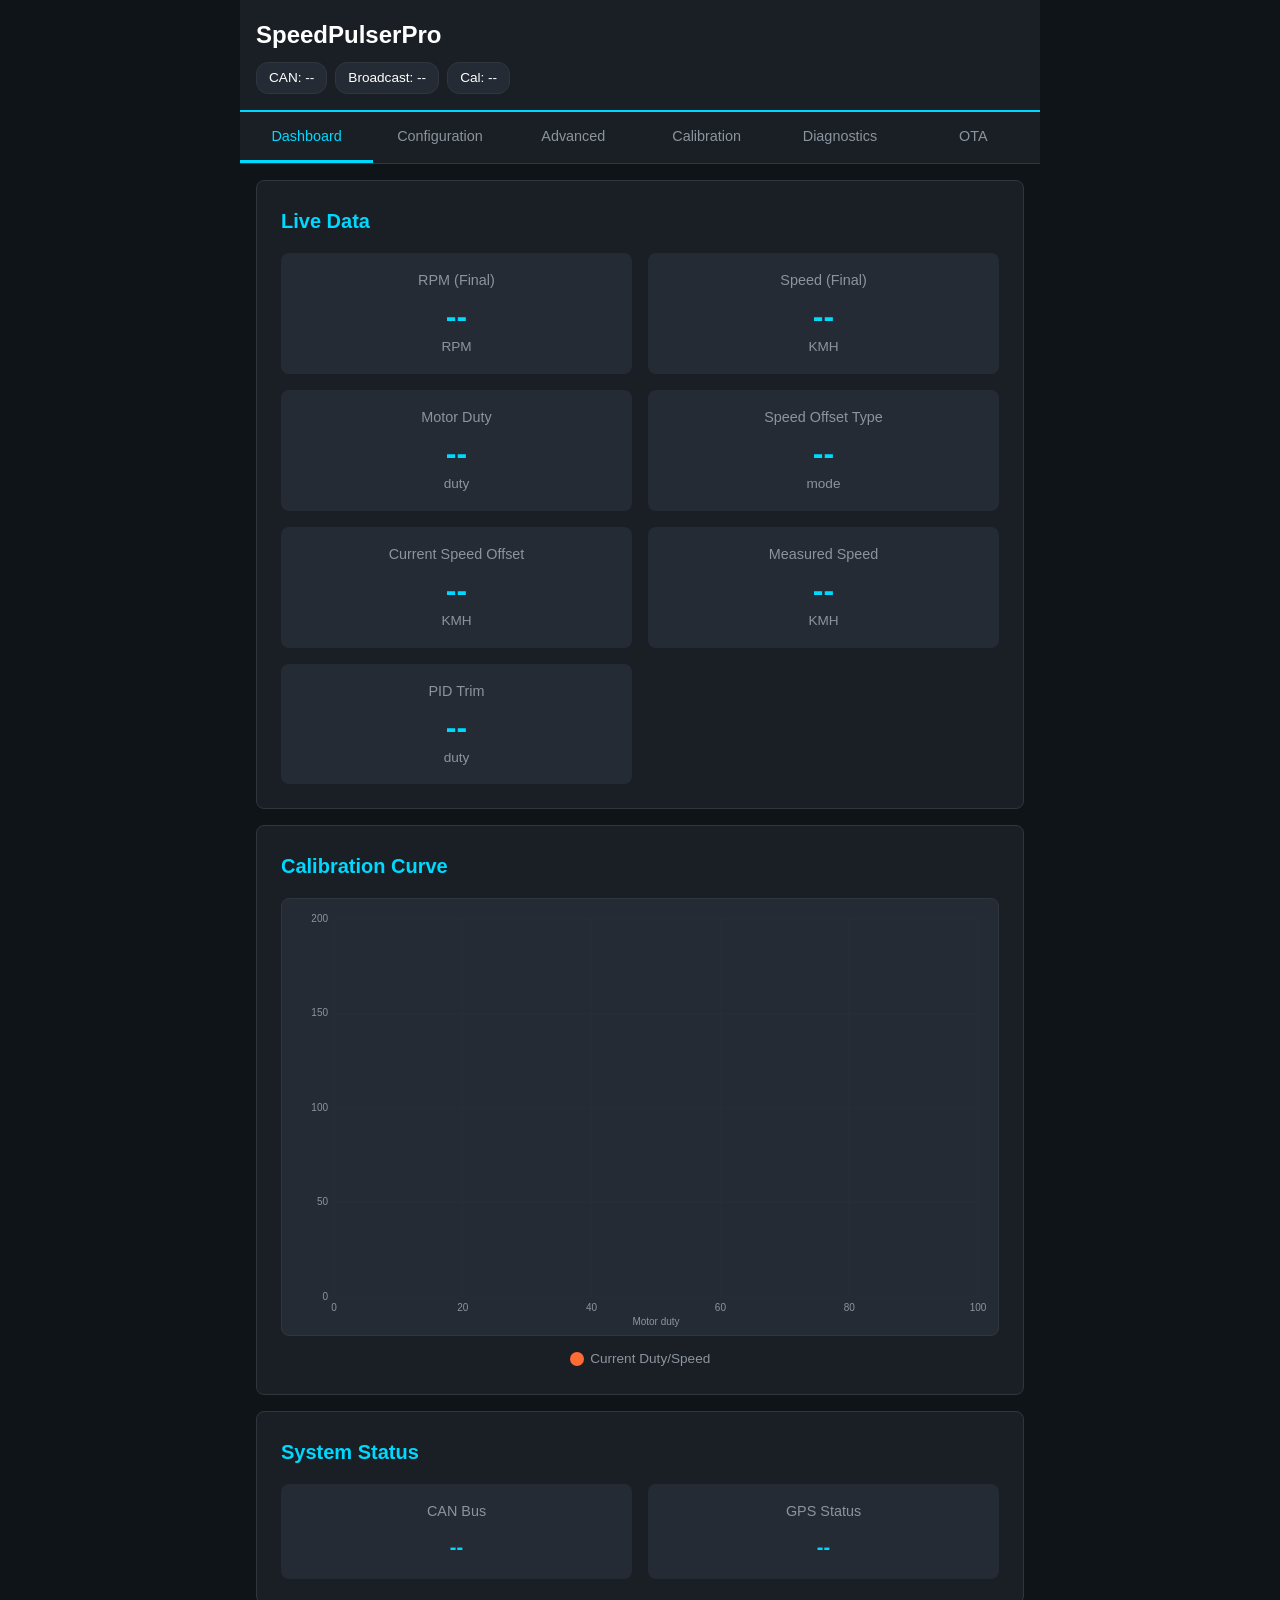
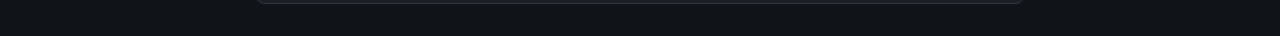
==== PlatformIO/data/index.html @ 5cd126bd "V3.04" ====
<!DOCTYPE html>
<html lang="en">

<head>
    <meta charset="UTF-8">
    <meta name="viewport" content="width=device-width, initial-scale=1.0, maximum-scale=1.0, user-scalable=no">
    <meta http-equiv="Cache-Control" content="no-cache, no-store, must-revalidate">
    <meta http-equiv="Pragma" content="no-cache">
    <meta http-equiv="Expires" content="0">

    <title>SpeedPulserPro</title>
    <link rel="stylesheet" href="style.css?v=2.50">
</head>

<body>
    <div class="container">
        <header>
            <h1>SpeedPulserPro</h1>
            <div class="status-bar">
                <span class="status-badge" id="canStatus">CAN: --</span>
                <span class="status-badge" id="broadcastStatus">Broadcast: --</span>
                <span class="status-badge" id="calibrationStatus">Cal: --</span>
            </div>
        </header>

        <nav class="nav-tabs">
            <button class="nav-tab active" data-page="dashboard">Dashboard</button>
            <button class="nav-tab" data-page="configuration">Configuration</button>
            <button class="nav-tab" data-page="advanced">Advanced</button>
            <button class="nav-tab" data-page="calibration">Calibration</button>
            <button class="nav-tab" data-page="diag">Diagnostics</button>
            <button class="nav-tab" data-page="ota">OTA</button>
        </nav>

        <div class="page active" id="dashboard-page">
            <section class="card">
                <h2>Live Data</h2>
                <div class="gauge-grid">
                    <div class="gauge">
                        <div class="gauge-label">RPM (Final)</div>
                        <div class="gauge-value" id="rpm">--</div>
                        <div class="gauge-unit">RPM</div>
                    </div>
                    <div class="gauge">
                        <div class="gauge-label" id="incomingSpeedLabel">Speed (Final)</div>
                        <div class="gauge-value" id="speed">--</div>
                        <div class="gauge-unit" id="speedUnit">KMH</div>
                    </div>
                    <div class="gauge">
                        <div class="gauge-label" id="motorDutyLabel">Motor Duty</div>
                        <div class="gauge-value" id="motorDuty">--</div>
                        <div class="gauge-unit">duty</div>
                    </div>
                    <div class="gauge">
                        <div class="gauge-label">Speed Offset Type</div>
                        <div class="gauge-value" id="speedOffsetType">--</div>
                        <div class="gauge-unit">mode</div>
                    </div>
                    <div class="gauge">
                        <div class="gauge-label">Current Speed Offset</div>
                        <div class="gauge-value" id="currentSpeedOffset">--</div>
                        <div class="gauge-unit" id="speedOffsetUnit">KMH</div>
                    </div>
                    <div class="gauge">
                        <div class="gauge-label">Measured Speed</div>
                        <div class="gauge-value" id="measuredSpeed">--</div>
                        <div class="gauge-unit" id="measuredSpeedUnit">KMH</div>
                    </div>
                    <div class="gauge">
                        <div class="gauge-label">PID Trim</div>
                        <div class="gauge-value" id="pidCorrection">--</div>
                        <div class="gauge-unit">duty</div>
                    </div>
                </div>
            </section>

            <section class="card">
                <h2>Calibration Curve</h2>
                <div class="cal-graph-wrap">
                    <canvas id="calCurveCanvas" class="cal-graph"></canvas>
                </div>
                <div class="cal-graph-legend">
                    <span class="legend-item"><span class="legend-swatch point"></span>Current Duty/Speed</span>
                </div>
            </section>

            <section class="card">
                <h2>System Status</h2>
                <div class="status-grid">
                    <div class="status-item">
                        <div class="status-label">CAN Bus</div>
                        <div class="status-value" id="canPresent">--</div>
                    </div>
                    <div class="status-item">
                        <div class="status-label">GPS Status</div>
                        <div class="status-value" id="gpsPresent">--</div>
                    </div>
                </div>
            </section>
        </div>

        <div class="page" id="configuration-page">
            <section class="card">
                <h2>Needle Sweep</h2>
                <div class="form-group">
                    <label>
                        <input type="checkbox" id="hasNeedleSweep">
                        Enable Needle Sweep
                    </label>
                </div>
                <div class="input-group">
                    <label>Sweep Speed (ms): <span id="sweepSpeed-display">18</span></label>
                    <input type="range" id="sweepSpeed" min="0" max="50" step="1" value="18" class="slider">
                </div>
                <div class="input-group">
                    <label>Speed Ramp Rate (higher = faster): <span id="stepSpeed-display">17</span></label>
                    <input type="range" id="stepSpeed" min="1" max="50" step="1" value="17" class="slider">
                </div>
                <div class="input-group">
                    <label>RPM Ramp Rate (higher = faster): <span id="stepRPM-display">14</span></label>
                    <input type="range" id="stepRPM" min="1" max="50" step="1" value="14" class="slider">
                </div>
                <button class="btn-secondary" id="testNeedleSweep">Test Needle Sweep</button>
            </section>

            <section class="card">
                <h2>Cluster Output</h2>
                <div class="form-group">
                    <label>
                        <input type="checkbox" id="coilType" checked>
                        Enable RPM Output (Ignition Coil Type)
                    </label>
                </div>
                <div class="form-group">
                    <label>
                        <input type="checkbox" id="convertToMPH">
                        Cluster in MPH
                    </label>
                </div>
                <div class="input-group">
                    <label>Motor Calibration</label>
                    <select id="motorCalibration">
                        <option value="1">Loading calibrations...</option>
                    </select>
                </div>
            </section>

            <section class="card">
                <h2>Speed Limits</h2>
                <div class="input-group">
                    <label>Maximum Speed (km/h): <span id="maxSpeed-display">200</span></label>
                    <input type="range" id="maxSpeed" min="0" max="400" step="5" value="200" class="slider">
                </div>
                <div class="input-group">
                    <label>Maximum Hall Frequency (Hz): <span id="maxFreqHall-display">200</span></label>
                    <input type="range" id="maxFreqHall" min="10" max="500" step="5" value="200" class="slider">
                </div>
                <button class="btn-secondary" id="resetMaxFreqHall">Reset Hall Frequency</button>
            </section>

            <section class="card">
                <h2>Speed Offset</h2>
                <div class="form-group">
                    <label>
                        <input type="checkbox" id="useSpeedOffsetCurve">
                        Speed-Dependent Offset Curve (5 Points)
                    </label>
                </div>

                <div id="globalOffsetSection">
                    <div class="form-group">
                        <label>
                            <input type="checkbox" id="useGlobalSpeedOffset" checked>
                            Enable Global Speed Offset
                        </label>
                    </div>
                    <div class="form-group">
                        <label>
                            <input type="checkbox" id="speedOffsetPositive" checked>
                            Positive Offset
                        </label>
                    </div>
                    <div class="input-group">
                        <label>Global Speed Offset: <span id="speedOffset-display">0</span> km/h</label>
                        <input type="range" id="speedOffset" min="0" max="50" step="1" value="0" class="slider">
                    </div>
                </div>

                <div id="offsetCurveSection" style="display:none;">
                    <div class="input-group">
                        <label>Point 1 (0-50 km/h): <span id="curveOffset0-display">0</span> km/h</label>
                        <input type="range" id="curveOffset0" min="-20" max="20" step="1" value="0" class="slider">
                    </div>
                    <div class="input-group">
                        <label>Point 2 (51-100 km/h): <span id="curveOffset1-display">0</span> km/h</label>
                        <input type="range" id="curveOffset1" min="-20" max="20" step="1" value="0" class="slider">
                    </div>
                    <div class="input-group">
                        <label>Point 3 (101-150 km/h): <span id="curveOffset2-display">0</span> km/h</label>
                        <input type="range" id="curveOffset2" min="-20" max="20" step="1" value="0" class="slider">
                    </div>
                    <div class="input-group">
                        <label>Point 4 (151-200 km/h): <span id="curveOffset3-display">0</span> km/h</label>
                        <input type="range" id="curveOffset3" min="-20" max="20" step="1" value="0" class="slider">
                    </div>
                    <div class="input-group">
                        <label>Point 5 (201+ km/h): <span id="curveOffset4-display">0</span> km/h</label>
                        <input type="range" id="curveOffset4" min="-20" max="20" step="1" value="0" class="slider">
                    </div>
                    <p class="hint">One offset per fixed speed range — used instead of the global offset.</p>
                </div>
            </section>
        </div>

        <div class="page" id="advanced-page">
            <section class="card">
                <h2>Closed-Loop Feedback (PID)</h2>
                <div class="form-group">
                    <label>
                        <input type="checkbox" id="feedbackEnable">
                        Enable Closed-Loop Feedback
                    </label>
                </div>
                <div class="form-group">
                    <label>
                        <input type="checkbox" id="reverseDirection">
                        Reverse Motor Direction
                    </label>
                </div>
                <p style="margin-top:0;">
                    When enabled, the motor's own tacho pulse is compared to the requested
                    speed and the PWM duty is trimmed so the motor tracks the target.
                </p>
                <div class="input-group">
                    <label>Min Feedback Speed (km/h): <span id="feedbackMinSpeed-display">40</span></label>
                    <input type="range" id="feedbackMinSpeed" min="0" max="100" value="40" class="slider">
                    <p style="margin:0.25rem 0 0;font-size:0.85rem;opacity:0.8;">
                        Below this target the loop runs open-loop (feed-forward only) to stop
                        low-speed hunting. Set to 0 to always run closed-loop.
                    </p>
                </div>
                <div class="input-group">
                    <label>PID Kp</label>
                    <input type="number" id="pidKp" min="0" max="10" step="0.01" value="0.15">
                </div>
                <div class="input-group">
                    <label>PID Ki</label>
                    <input type="number" id="pidKi" min="0" max="20" step="0.01" value="1.3">
                </div>
                <div class="input-group">
                    <label>PID Kd</label>
                    <input type="number" id="pidKd" min="0" max="10" step="0.01" value="0">
                </div>
                <div class="input-group">
                    <label>PID Deadband (Hz): <span id="feedbackDeadband-display">1.5</span></label>
                    <input type="range" id="feedbackDeadband" min="0" max="5" step="0.1" value="1.5" class="slider">
                    <p style="margin:0.25rem 0 0;font-size:0.85rem;opacity:0.8;">
                        Within this many Hz of target the P/D terms are silenced to stop
                        needle hunting; the integral still trims out the last error.
                        Lower = tighter tracking, higher = calmer needle. 0 = always full PID.
                    </p>
                </div>
                <button class="btn-secondary" id="resetPidDefaults">Reset PID Defaults</button>
                <div class="live-data-grid" style="margin-top:1rem;">
                    <div class="live-data-item">
                        <div class="live-data-label">Measured Speed</div>
                        <div class="live-data-value" id="liveMeasuredSpeed">--</div>
                    </div>
                    <div class="live-data-item">
                        <div class="live-data-label">PID Trim</div>
                        <div class="live-data-value" id="livePidCorrection">--</div>
                    </div>
                    <div class="live-data-item">
                        <div class="live-data-label">Tacho Freq (Hz)</div>
                        <div class="live-data-value" id="liveMeasuredFreqHz">--</div>
                    </div>
                </div>
            </section>
            <section class="card">
                <h2>Broadcast Speed</h2>
                <div class="form-group">
                    <label>
                        <input type="checkbox" id="broadcastSpeedEnabled">
                        Enable Speed CAN Broadcast
                    </label>
                </div>
                <div class="input-group">
                    <label>CAN ID (Hex)</label>
                    <input type="text" id="broadcastSpeedID" value="2C0" maxlength="3" placeholder="2C0">
                </div>
                <div class="input-group">
                    <label>DLC</label>
                    <input type="number" id="broadcastSpeedDLC" min="0" max="8" value="8">
                </div>
                <div class="input-group">
                    <label>Low Byte Index (0-7)</label>
                    <input type="number" id="broadcastSpeedLowByte" min="0" max="7" value="2">
                </div>
                <div class="input-group">
                    <label>High Byte Index (0-7)</label>
                    <input type="number" id="broadcastSpeedHighByte" min="0" max="7" value="3">
                </div>
                <div class="input-group">
                    <label>Byte Order</label>
                    <select id="broadcastSpeedLittleEndian">
                        <option value="true">Little Endian</option>
                        <option value="false">Big Endian</option>
                    </select>
                </div>
                <div class="input-group">
                    <label>Scale</label>
                    <input type="number" id="broadcastSpeedScale" step="0.001" value="0.781">
                </div>
                <div class="input-group">
                    <label>Offset</label>
                    <input type="number" id="broadcastSpeedOffset" value="0">
                </div>
                <div class="input-group">
                    <label>Template Bytes (0-255)</label>
                    <div class="live-data-grid" style="grid-template-columns: repeat(4, minmax(0, 1fr)); gap: 0.5rem;">
                        <input type="number" id="broadcastSpeedData0" min="0" max="255" value="0">
                        <input type="number" id="broadcastSpeedData1" min="0" max="255" value="0">
                        <input type="number" id="broadcastSpeedData2" min="0" max="255" value="0">
                        <input type="number" id="broadcastSpeedData3" min="0" max="255" value="0">
                        <input type="number" id="broadcastSpeedData4" min="0" max="255" value="0">
                        <input type="number" id="broadcastSpeedData5" min="0" max="255" value="0">
                        <input type="number" id="broadcastSpeedData6" min="0" max="255" value="0">
                        <input type="number" id="broadcastSpeedData7" min="0" max="255" value="0">
                    </div>
                </div>
                <div class="live-data-item" style="margin-top: 1rem;">
                    <div class="live-data-label">Broadcasted Speed Value</div>
                    <div class="live-data-value" id="liveBroadcastSpeedValue">--</div>
                </div>
            </section>

            <section class="card">
                <h2>GPS Update Rate</h2>
                <div class="input-group">
                    <label>GPS Update Rate</label>
                    <select id="gpsRateSelect" style="margin-bottom: 0.5rem;">
                        <option value="1">1 Hz</option>
                        <option value="5">5 Hz</option>
                        <option value="10">10 Hz</option>
                        <option value="16">16 Hz</option>
                    </select>
                    <br>
                    <button class="btn-secondary" id="setGpsRateBtn" style="margin-top: 0.5rem;">Set GPS Rate</button>
                </div>
                <div class="input-group">
                    <span id="gpsRateResponse" style="color: #007a3d;"></span>
                </div>
                <div class="live-data-item" style="margin-top: 1rem;">
                    <div class="live-data-label">GPS Updates/sec</div>
                    <div class="live-data-value" id="liveGPSFrequency">--</div>
                </div>
            </section>

            <section class="card">
                <h2>Signal Filters</h2>
                <div class="input-group">
                    <label>Hall Speed Filter Samples (1-10): <span id="averageFilterHall-display">6</span></label>
                    <input type="range" id="averageFilterHall" min="1" max="10" value="6" class="slider">
                </div>
                <div class="input-group">
                    <label>RPM Filter Samples (1-10): <span id="averageFilterRPM-display">6</span></label>
                    <input type="range" id="averageFilterRPM" min="1" max="10" value="6" class="slider">
                </div>
            </section>

            <section class="card">
                <h2>CAN Analyser</h2>
                <p style="margin-top: 0;">
                    Forward all received CAN frames to SavvyCAN. WiFi and Serial modes are mutually exclusive.
                    <br>WiFi (GVRET): connect SavvyCAN to <strong>192.168.4.1:23</strong>.
                    <br>Serial (GVRET): select the COM port in SavvyCAN &mdash; baud is set automatically.
                </p>
                <div class="form-group">
                    <label>
                        <input type="checkbox" id="analyzerMode">
                        SavvyCAN via WiFi
                    </label>
                </div>
                <div class="form-group">
                    <label>
                        <input type="checkbox" id="analyzerSerial">
                        SavvyCAN via Serial
                    </label>
                </div>
            </section>

            <section class="card">
                <h2>Speed Selection</h2>
                <div class="input-group">
                    <label>Primary Speed Input</label>
                    <select id="speedSource">
                        <option value="Hall">Hall</option>
                        <option value="ECU">ECU</option>
                        <option value="ABS">ABS</option>
                        <option value="DSG">DSG</option>
                        <option value="TP2.0">TP2.0 (DSG)</option>
                        <option value="UDS">UDS</option>
                        <option value="GPS">GPS</option>
                        <option value="Custom CAN">Custom CAN Input</option>
                    </select>
                </div>
            </section>

            <section class="card" id="customCANInputCard" style="display:none;">
                <h2>Custom CAN Input</h2>
                <div class="input-group">
                    <label>CAN ID (Hex)</label>
                    <input type="text" id="aftermarketSpeedID" value="200" maxlength="3" placeholder="200">
                </div>
                <div class="input-group">
                    <label>Low Byte Index (0-7)</label>
                    <input type="number" id="aftermarketSpeedLowByte" min="0" max="7" value="0">
                </div>
                <div class="input-group">
                    <label>High Byte Index (0-7)</label>
                    <input type="number" id="aftermarketSpeedHighByte" min="0" max="7" value="1">
                </div>
                <div class="input-group">
                    <label>Byte Order</label>
                    <select id="aftermarketSpeedLittleEndian">
                        <option value="true">Little Endian</option>
                        <option value="false">Big Endian</option>
                    </select>
                </div>
                <div class="input-group">
                    <label>Scale</label>
                    <input type="number" id="aftermarketSpeedScale" step="0.001" value="1.000">
                </div>
                <div class="input-group">
                    <label>Offset</label>
                    <input type="number" id="aftermarketSpeedOffset" value="0">
                </div>
                <div class="live-data-item" style="margin-top: 1rem;">
                    <div class="live-data-label">Parsed Custom CAN Speed</div>
                    <div class="live-data-value" id="liveAftermarketSpeedCard">--</div>
                </div>
            </section>

            <section class="card">
                <h2>RPM Selection</h2>
                <div class="input-group">
                    <label>Primary RPM Input</label>
                    <select id="rpmSource">
                        <option value="Hall">Hall</option>
                        <option value="CAN">CAN</option>
                    </select>
                </div>
                <div class="input-group">
                    <label>Cluster Frequency Limit: <span id="maxRPM-display">230</span> Hz</label>
                    <input type="range" id="maxRPM" min="50" max="500" step="5" value="230" class="slider">
                </div>
                <button class="btn-secondary" id="resetMaxRPM">Reset Cluster Frequency Limit</button>
                <div class="input-group">
                    <label>Cluster RPM Limit: <span id="clusterRPMLimit-display">7000</span> RPM</label>
                    <input type="range" id="clusterRPMLimit" min="1000" max="10000" step="5" value="7000" class="slider">
                </div>
                <button class="btn-secondary" id="resetClusterRPMLimit">Reset Cluster RPM Limit</button>
            </section>
        </div>

        <div class="page" id="calibration-page">
            <section class="card" id="calBuilderCard">
                <h2>Calibration Builder</h2>
                <p class="hint">
                    Enable Calibration Mode, jog to Max Duty and adjust the potentiometer to reach
                    your Max Cluster Speed. Then jog each duty until the needle sits exactly on a
                    speed mark, choose that speed below and click Capture. Repeat for each major
                    speed, then Generate &amp; Apply, then Save.
                </p>

                <div class="form-group">
                    <label>
                        <input type="checkbox" id="testCal">
                        Enable Calibration Mode
                    </label>
                </div>

                <div class="form-group">
                    <label>
                        <input type="checkbox" id="calConvertToMPH">
                        Cluster in MPH
                    </label>
                </div>

                <div class="cal-duty-readout">
                    <div class="cal-duty-value"><span id="calDutyNow">0</span> <small>/ 4095</small></div>
                    <div class="cal-duty-sub"><span id="calDutyPct">0.0</span>% duty</div>
                </div>

                <div class="stepper-row">
                    <button class="stepper-btn coarse" data-jog="-50">&minus;50</button>
                    <button class="stepper-btn" data-jog="-10">&minus;10</button>
                    <button class="stepper-btn fine" data-jog="-1">&minus;1</button>
                    <button class="stepper-btn fine" data-jog="1">+1</button>
                    <button class="stepper-btn" data-jog="10">+10</button>
                    <button class="stepper-btn coarse" data-jog="50">+50</button>
                </div>

                <div class="input-group" style="margin-top:1rem;">
                    <label>Target speed for this point (<span id="calUnitLabel">km/h</span>)</label>
                    <div class="chip-grid" id="calTargetChips"></div>
                    <input type="number" id="calTargetSpeed" min="0" max="400" step="1" value="0"
                           style="margin-top:0.75rem;">
                </div>

                <button class="btn-secondary" id="calCaptureBtn">＋ Capture Point (<span id="calCaptureSpeed">0</span> @ <span id="calCaptureDuty">0</span>)</button>

                <h3 class="cal-subhead">Captured Points</h3>
                <div class="cal-points" id="calPointsList">
                    <p class="hint">No points captured yet.</p>
                </div>

                <div class="input-group" style="margin-top:1rem;">
                    <label>Calibration Name</label>
                    <input type="text" id="calName" maxlength="39" placeholder="e.g. VW VDO 90mph — Adam">
                </div>

                <div class="cal-action-grid">
                    <button class="btn-secondary" id="calApplyBtn">Generate &amp; Apply</button>
                    <button class="btn-secondary" id="calSaveBtn">Save to Device</button>
                    <button class="btn-secondary" id="calClearBtn">Clear All</button>
                </div>
            </section>

            <section class="card">
                <h2>Export / Import</h2>
                <div class="cal-action-grid">
                    <button class="btn-secondary" id="calExportTextBtn">Export Text</button>
                    <button class="btn-secondary" id="calImportBtn">Import Text</button>
                </div>
                <input type="file" id="calImportFile" accept=".txt,text/plain" hidden>
                <textarea id="calText" class="cal-textarea" rows="8" readonly
                          placeholder="Exported / imported calibration text appears here."></textarea>
                <p class="hint">Export Text saves the active calibration to a .txt file you can share
                   or back up. Import Text opens a .txt file, shows it here, and applies it.</p>
            </section>
        </div>

        <div class="page" id="diag-page">
            <section class="card">
                <h2>Live Data - All Inputs</h2>
                <div class="live-data-grid">
                    <div class="live-data-item">
                        <div class="live-data-label">Final RPM</div>
                        <div class="live-data-value" id="liveRPM">--</div>
                    </div>
                    <div class="live-data-item">
                        <div class="live-data-label">Final Speed</div>
                        <div class="live-data-value" id="liveSpeed">--</div>
                    </div>
                    <div class="live-data-item">
                        <div class="live-data-label">Hall RPM</div>
                        <div class="live-data-value" id="liveHallRPM">--</div>
                    </div>
                    <div class="live-data-item">
                        <div class="live-data-label">CAN RPM</div>
                        <div class="live-data-value" id="liveCANRPM">--</div>
                    </div>
                    <div class="live-data-item">
                        <div class="live-data-label">Hall Speed</div>
                        <div class="live-data-value" id="liveHallSpeed">--</div>
                    </div>
                    <div class="live-data-item">
                        <div class="live-data-label">ECU Speed</div>
                        <div class="live-data-value" id="liveECUSpeed">--</div>
                    </div>
                    <div class="live-data-item">
                        <div class="live-data-label">ABS Speed</div>
                        <div class="live-data-value" id="liveABSSpeed">--</div>
                    </div>
                    <div class="live-data-item">
                        <div class="live-data-label">DSG Speed</div>
                        <div class="live-data-value" id="liveDSGSpeed">--</div>
                    </div>
                    <div class="live-data-item">
                        <div class="live-data-label">TP2.0 Speed</div>
                        <div class="live-data-value" id="liveTP20Speed">--</div>
                    </div>
                    <div class="live-data-item">
                        <div class="live-data-label">UDS Speed</div>
                        <div class="live-data-value" id="liveUDSSpeed">--</div>
                    </div>
                    <div class="live-data-item">
                        <div class="live-data-label">GPS Speed</div>
                        <div class="live-data-value" id="liveGPSSpeed">--</div>
                    </div>
                    <div class="live-data-item">
                        <div class="live-data-label">Custom CAN Speed</div>
                        <div class="live-data-value" id="liveAftermarketSpeed">--</div>
                    </div>
                    <div class="live-data-item">
                        <div class="live-data-label">GPS Status</div>
                        <div class="live-data-value" id="liveGPSStatus">--</div>
                    </div>
                    <div class="live-data-item">
                        <div class="live-data-label">Motor Speed</div>
                        <div class="live-data-value" id="liveAllMotorSpeed">--</div>
                    </div>
                    <div class="live-data-item">
                        <div class="live-data-label">PID Trim</div>
                        <div class="live-data-value" id="liveAllPidTrim">--</div>
                    </div>
                    <div class="live-data-item">
                        <div class="live-data-label">Motor Freq (Hz)</div>
                        <div class="live-data-value" id="liveAllMotorFreq">--</div>
                    </div>
                </div>
            </section>

            <section class="card">
                <h2>Speed Test Mode</h2>
                <div class="form-group">
                    <label>
                        <input type="checkbox" id="testSpeedo">
                        Enable Speed Test
                    </label>
                </div>
                <div class="input-group">
                    <label>Test Speed Value: <span id="tempSpeed-display">0</span> km/h</label>
                    <input type="range" id="tempSpeed" min="0" max="400" step="5" value="0" class="slider">
                </div>
            </section>

            <section class="card">
                <h2>RPM Output Test</h2>
                <div class="form-group">
                    <label>
                        <input type="checkbox" id="testRPM">
                        Enable RPM Test
                    </label>
                </div>
                <div class="input-group">
                    <label>Test RPM Value: <span id="tempRPM-display">0</span> RPM</label>
                    <input type="range" id="tempRPM" min="0" max="8000" value="0" class="slider">
                </div>
            </section>
        </div>

        <div class="page" id="ota-page">
            <section class="card centered-card">
                <h2>Firmware Info</h2>
                <div class="info-box">
                    <p><strong>Firmware Version:</strong> <span id="otaFwVersion">--</span></p>
                    <p><strong>Hardware:</strong> <span id="otaHardware">--</span></p>
                    <p><strong>Board:</strong> <span id="otaBoard">--</span></p>
                </div>
            </section>
            <section class="card centered-card">
                <h2>OTA Update</h2>
                <div class="info-box" style="margin-bottom:1rem">
                    <p><strong>Firmware</strong> updates the application (compiled <strong>firmware.bin</strong>).</p>
                    <p><strong>Filesystem</strong> updates the web interface (<strong>littlefs.bin</strong>).</p>
                    <p>The device reboots automatically once the upload completes.</p>
                </div>
                <div class="input-group">
                    <label>Update Type</label>
                    <select id="otaType">
                        <option value="firmware">Firmware (application)</option>
                        <option value="filesystem">Filesystem (web UI)</option>
                    </select>
                </div>
                <div class="ota-upload-area" id="otaDropZone">
                    <svg xmlns="http://www.w3.org/2000/svg" width="40" height="40" viewBox="0 0 24 24" fill="none" stroke="currentColor" stroke-width="1.5" stroke-linecap="round" stroke-linejoin="round"><path d="M21 15v4a2 2 0 0 1-2 2H5a2 2 0 0 1-2-2v-4"/><polyline points="17 8 12 3 7 8"/><line x1="12" y1="3" x2="12" y2="15"/></svg>
                    <p>Drag &amp; drop a <strong>.bin</strong> file here, or</p>
                    <button class="btn-secondary" id="otaChooseBtn" type="button">Choose File</button>
                    <p id="otaFileName" class="ota-file-name"></p>
                    <input type="file" id="otaFile" accept=".bin" style="display:none">
                </div>
                <div class="ota-progress" id="otaProgressWrap" style="display:none">
                    <div class="ota-progress-bar" id="otaProgressBar"></div>
                    <div class="ota-progress-label" id="otaProgressLabel">0%</div>
                </div>
                <div class="button-group" style="margin-top:1rem">
                    <button class="btn-primary" id="otaUploadBtn" disabled>Upload Firmware</button>
                </div>
                <div class="ota-status" id="otaStatus"></div>
            </section>
        </div>


    </div>

    <script src="app.js?v=2.50"></script>
</body>

</html>
---- PlatformIO/data/style.css ----
* {
    margin: 0;
    padding: 0;
    box-sizing: border-box;
}

:root {
    --primary: #00D9FF;
    --secondary: #FF6B35;
    --background: #0F1419;
    --surface: #1A1F26;
    --surface-light: #252B34;
    --text: #FFFFFF;
    --text-dim: #8B949E;
    --success: #2EA043;
    --warning: #FFA657;
    --danger: #F85149;
    --border: #30363D;
}

body {
    font-family: -apple-system, BlinkMacSystemFont, 'Segoe UI', Arial, sans-serif;
    background: var(--background);
    color: var(--text);
    line-height: 1.6;
    -webkit-font-smoothing: antialiased;
}

.container {
    max-width: 800px;
    margin: 0 auto;
    padding: 0;
}

header {
    background: var(--surface);
    padding: 1rem;
    border-bottom: 2px solid var(--primary);
    position: sticky;
    top: 0;
    z-index: 100;
}

header h1 {
    font-size: 1.5rem;
    margin-bottom: 0.5rem;
}

.status-bar {
    display: flex;
    gap: 0.5rem;
    flex-wrap: wrap;
}

.status-badge {
    display: inline-block;
    padding: 0.25rem 0.75rem;
    background: var(--surface-light);
    border-radius: 12px;
    font-size: 0.85rem;
    border: 1px solid var(--border);
}

.status-badge.connected {
    background: var(--success);
    border-color: var(--success);
}

.status-badge.error {
    background: var(--danger);
    border-color: var(--danger);
}

.nav-tabs {
    display: flex;
    background: var(--surface);
    border-bottom: 1px solid var(--border);
    overflow-x: auto;
    -webkit-overflow-scrolling: touch;
}

.nav-tab {
    flex: 1;
    padding: 1rem;
    background: none;
    border: none;
    color: var(--text-dim);
    font-size: 0.9rem;
    cursor: pointer;
    border-bottom: 3px solid transparent;
    transition: all 0.2s;
    white-space: nowrap;
}

.nav-tab.active {
    color: var(--primary);
    border-bottom-color: var(--primary);
}

.nav-tab:hover {
    background: var(--surface-light);
}

.page {
    display: none;
    padding: 1rem;
}

.page.active {
    display: block;
}

.card {
    background: var(--surface);
    border: 1px solid var(--border);
    border-radius: 8px;
    padding: 1.5rem;
    margin-bottom: 1rem;
}

.card h2 {
    font-size: 1.25rem;
    margin-bottom: 1rem;
    color: var(--primary);
}

/* Collapsible cards (Advanced page accordion) */
.card.collapsible > h2 {
    cursor: pointer;
    user-select: none;
    display: flex;
    align-items: center;
    justify-content: space-between;
}

.card.collapsible > h2::after {
    content: "\25BE"; /* down chevron */
    font-size: 0.9rem;
    color: var(--text-dim);
    transition: transform 0.15s ease;
}

.card.collapsible.collapsed > h2 {
    margin-bottom: 0;
}

.card.collapsible.collapsed > h2::after {
    transform: rotate(-90deg);
}

.card.collapsible.collapsed > *:not(h2) {
    display: none;
}

.hint {
    color: var(--text-dim);
    font-size: 0.9rem;
    margin-bottom: 1rem;
}

.mode-grid {
    display: grid;
    grid-template-columns: repeat(3, 1fr);
    gap: 0.75rem;
    margin-bottom: 1rem;
}

.mode-btn {
    padding: 1rem;
    background: var(--surface-light);
    border: 2px solid var(--border);
    border-radius: 8px;
    color: var(--text);
    font-size: 1rem;
    font-weight: 600;
    cursor: pointer;
    transition: all 0.2s;
}

.mode-btn:hover {
    background: var(--surface);
    border-color: var(--primary);
}

.mode-btn.active {
    background: var(--primary);
    border-color: var(--primary);
    color: var(--background);
}

.current-mode {
    text-align: center;
    font-size: 1.1rem;
    padding: 0.75rem;
    background: var(--surface-light);
    border-radius: 8px;
}

.current-mode span {
    color: var(--primary);
    font-weight: 600;
}

.gauge-grid {
    display: grid;
    grid-template-columns: repeat(2, 1fr);
    gap: 1rem;
}

.live-data-grid {
    display: grid;
    grid-template-columns: repeat(auto-fit, minmax(130px, 1fr));
    gap: 0.75rem;
}

.live-data-item {
    padding: 0.75rem;
    background: var(--surface-light);
    border-radius: 8px;
    text-align: center;
}

.live-data-label {
    color: var(--text-dim);
    font-size: 0.8rem;
    margin-bottom: 0.35rem;
}

.live-data-value {
    font-size: 1.1rem;
    font-weight: 600;
    color: var(--primary);
    line-height: 1.15;
}

/* Highlight an output and its driving input when the channel is active */
.live-data-value.live-active {
    color: orange;
}

.gauge {
    text-align: center;
    padding: 1rem;
    background: var(--surface-light);
    border-radius: 8px;
}

.gauge-label {
    color: var(--text-dim);
    font-size: 0.9rem;
    margin-bottom: 0.5rem;
}

.gauge-value {
    font-size: 2rem;
    font-weight: 700;
    color: var(--primary);
    line-height: 1;
}

.gauge-unit {
    color: var(--text-dim);
    font-size: 0.85rem;
    margin-top: 0.25rem;
}

.engagement-display {
    padding: 1rem;
}

.engagement-label {
    display: flex;
    justify-content: space-between;
    margin-bottom: 0.75rem;
    font-size: 0.95rem;
}

.engagement-label span span {
    color: var(--primary);
    font-weight: 600;
}

.engagement-bar {
    width: 100%;
    height: 2rem;
    background: var(--surface-light);
    border-radius: 4px;
    overflow: hidden;
    position: relative;
}

.engagement-fill {
    height: 100%;
    background: linear-gradient(90deg, var(--primary), var(--secondary));
    transition: width 0.3s ease;
    width: 0%;
}

.input-select {
    width: 100%;
    padding: 0.75rem;
    background: var(--surface-light);
    border: 1px solid var(--border);
    border-radius: 8px;
    color: var(--text);
    font-size: 1rem;
    cursor: pointer;
}

.slider-container {
    padding: 0.5rem 0;
}

.slider {
    width: 100%;
    height: 8px;
    background: var(--surface-light);
    border-radius: 4px;
    outline: none;
    margin-bottom: 0.5rem;
}

.slider::-webkit-slider-thumb {
    -webkit-appearance: none;
    width: 24px;
    height: 24px;
    background: var(--primary);
    border-radius: 50%;
    cursor: pointer;
}

.slider::-moz-range-thumb {
    width: 24px;
    height: 24px;
    background: var(--primary);
    border-radius: 50%;
    cursor: pointer;
    border: none;
}

.slider-value {
    text-align: center;
    font-size: 1.1rem;
    color: var(--primary);
    font-weight: 600;
}

.toggle-group {
    display: flex;
    flex-direction: column;
    gap: 1rem;
}

.toggle {
    display: flex;
    align-items: center;
    cursor: pointer;
    user-select: none;
}

.toggle input {
    display: none;
}

.toggle-slider {
    position: relative;
    width: 48px;
    height: 28px;
    background: var(--surface-light);
    border-radius: 14px;
    transition: background 0.3s;
    margin-right: 0.75rem;
    flex-shrink: 0;
}

.toggle-slider::after {
    content: '';
    position: absolute;
    left: 3px;
    top: 3px;
    width: 22px;
    height: 22px;
    background: white;
    border-radius: 50%;
    transition: transform 0.3s;
}

.toggle input:checked+.toggle-slider {
    background: var(--primary);
}

.toggle input:checked+.toggle-slider::after {
    transform: translateX(20px);
}

.toggle-label {
    font-size: 1rem;
}

.btn-primary,
.btn-secondary {
    width: 100%;
    padding: 1rem;
    border: none;
    border-radius: 8px;
    font-size: 1rem;
    font-weight: 600;
    cursor: pointer;
    transition: all 0.2s;
}

.btn-primary {
    background: var(--primary);
    color: var(--background);
}

.btn-primary:hover {
    background: #00C0E6;
    transform: translateY(-1px);
}

.btn-secondary {
    background: var(--surface-light);
    color: var(--text);
    border: 1px solid var(--border);
}

.btn-secondary:hover {
    background: var(--surface);
    border-color: var(--primary);
}

.ota-progress {
    margin-top: 1rem;
    position: relative;
}

.ota-progress::before {
    content: '';
    display: block;
    height: 12px;
    background: var(--surface-light);
    border-radius: 6px;
    border: 1px solid var(--border);
    position: absolute;
    inset: 0;
}

.map-container {
    display: grid;
    grid-template-columns: auto 1fr;
    grid-template-rows: 1fr auto;
    gap: 0.5rem;
    margin: 1rem 0;
}

.map-axis-label-y {
    writing-mode: vertical-rl;
    transform: rotate(180deg);
    text-align: center;
    color: var(--text-dim);
    font-size: 0.85rem;
    display: flex;
    align-items: center;
    justify-content: center;
}

.map-axis-label-x {
    grid-column: 2;
    text-align: center;
    color: var(--text-dim);
    font-size: 0.85rem;
}

.map-grid {
    display: grid;
    grid-template-columns: repeat(8, 1fr);
    gap: 4px;
}

.map-cell {
    aspect-ratio: 1;
    background: var(--surface-light);
    border: 1px solid var(--border);
    border-radius: 4px;
    display: flex;
    align-items: center;
    justify-content: center;
    font-size: 0.6rem;
    font-weight: 600;
    cursor: pointer;
    transition: all 0.2s;
}

.map-cellHeader {
    aspect-ratio: 1;
    background: var(--surface-light);
    border: 1px solid var(--border);
    border-radius: 4px;
    display: flex;
    align-items: center;
    justify-content: center;
    font-size: 0.6rem;
    font-weight: 600;
    cursor: pointer;
    transition: all 0.2s;
}

.map-cell:hover {
    background: var(--surface);
    border-color: var(--primary);
    transform: scale(1.05);
}

.map-cell.low {
    background: #1a3a3a;
    color: var(--success);
}

.map-cell.medium {
    background: #3a3a1a;
    color: var(--warning);
}

.map-cell.high {
    background: #3a1a1a;
    color: var(--secondary);
}

.map-cell.activeTrace {
    background: #09d135;
    color: var(--warning);
}

.map-controls {
    display: grid;
    grid-template-columns: 1fr 1fr;
    gap: 0.75rem;
    margin-top: 1rem;
}

.modal {
    display: none;
    position: fixed;
    top: 0;
    left: 0;
    width: 100%;
    height: 100%;
    background: rgba(0, 0, 0, 0.8);
    z-index: 1000;
    align-items: center;
    justify-content: center;
}

.modal.active {
    display: flex;
}

.modal-content {
    background: var(--surface);
    border: 1px solid var(--border);
    border-radius: 12px;
    padding: 2rem;
    max-width: 320px;
    width: 90%;
}

.modal-content h3 {
    margin-bottom: 1rem;
    color: var(--primary);
}

.input-number {
    width: 100%;
    padding: 0.75rem;
    background: var(--surface-light);
    border: 1px solid var(--border);
    border-radius: 8px;
    color: var(--text);
    font-size: 1.5rem;
    text-align: center;
    margin-bottom: 1rem;
}

.modal-buttons {
    display: grid;
    grid-template-columns: 1fr 1fr;
    gap: 0.75rem;
}

.diag-grid {
    display: flex;
    flex-direction: column;
    gap: 0.75rem;
}

.diag-item {
    display: flex;
    justify-content: space-between;
    padding: 0.75rem;
    background: var(--surface-light);
    border-radius: 6px;
}

.diag-label {
    color: var(--text-dim);
}

.diag-value {
    color: var(--primary);
    font-weight: 600;
}

/* Form elements */
.input-group {
    margin-bottom: 1rem;
}

.input-group label {
    display: block;
    color: var(--text-dim);
    font-size: 0.9rem;
    margin-bottom: 0.5rem;
}

.input-group input[type="number"],
.input-group input[type="text"],
.input-group select {
    width: 100%;
    padding: 0.75rem;
    background: var(--surface-light);
    border: 1px solid var(--border);
    border-radius: 6px;
    color: var(--text);
    font-size: 1rem;
}

.input-group input[type="number"]:focus,
.input-group input[type="text"]:focus,
.input-group select:focus {
    outline: none;
    border-color: var(--primary);
    box-shadow: 0 0 0 2px rgba(0, 217, 255, 0.1);
}

.form-group {
    display: flex;
    flex-direction: column;
    gap: 0.5rem;
}

.form-group label {
    display: flex;
    align-items: center;
    cursor: pointer;
    user-select: none;
}

.form-group input[type="checkbox"] {
    width: 20px;
    height: 20px;
    margin-right: 0.75rem;
    cursor: pointer;
}

.status-grid {
    display: grid;
    grid-template-columns: repeat(2, 1fr);
    gap: 1rem;
}

.status-item {
    padding: 1rem;
    background: var(--surface-light);
    border-radius: 8px;
    text-align: center;
}

.status-label {
    color: var(--text-dim);
    font-size: 0.9rem;
    display: block;
    margin-bottom: 0.5rem;
}

.status-value {
    color: var(--primary);
    font-size: 1.25rem;
    font-weight: 600;
}

.info-grid {
    display: flex;
    flex-direction: column;
    gap: 0.75rem;
}

.info-item {
    display: flex;
    justify-content: space-between;
    padding: 0.75rem;
    background: var(--surface-light);
    border-radius: 6px;
    align-items: center;
}

.info-item span {
    color: var(--text-dim);
}

.info-item strong {
    color: var(--primary);
    font-weight: 600;
}

/* ===== Calibration curve graph ===== */
.cal-graph-wrap {
    position: relative;
    width: 100%;
    background: var(--surface-light);
    border: 1px solid var(--border);
    border-radius: 8px;
    padding: 0.5rem;
}

.cal-graph {
    display: block;
    width: 100%;
    height: auto;
    touch-action: none;
}

.cal-graph-legend {
    display: flex;
    flex-wrap: wrap;
    justify-content: center;
    gap: 1rem;
    margin-top: 0.75rem;
    font-size: 0.85rem;
    color: var(--text-dim);
}

.cal-graph-legend .legend-item {
    display: inline-flex;
    align-items: center;
    gap: 0.4rem;
}

.cal-graph-legend .legend-swatch {
    width: 14px;
    height: 14px;
    border-radius: 3px;
    display: inline-block;
}

.cal-graph-legend .legend-swatch.curve {
    background: var(--primary);
    opacity: 0.45;
}

.cal-graph-legend .legend-swatch.point {
    background: var(--secondary);
    border-radius: 50%;
}

.cal-graph-legend .legend-swatch.capture {
    background: var(--success);
    border-radius: 50%;
}

/* ===== CALIBRATION BUILDER ===== */
.cal-duty-readout {
    text-align: center;
    padding: 1rem;
    background: var(--surface-light);
    border-radius: 8px;
    margin: 1rem 0;
}

.cal-duty-value {
    font-size: 2.75rem;
    font-weight: 800;
    color: var(--primary);
    line-height: 1;
}

.cal-duty-value small {
    font-size: 1.1rem;
    color: var(--text-dim);
    font-weight: 600;
}

.cal-duty-sub {
    color: var(--text-dim);
    font-size: 0.95rem;
    margin-top: 0.4rem;
}

.stepper-row {
    display: grid;
    grid-template-columns: repeat(6, 1fr);
    gap: 0.4rem;
}

.stepper-btn {
    padding: 1.1rem 0.25rem;
    background: var(--surface-light);
    border: 1px solid var(--border);
    border-radius: 8px;
    color: var(--text);
    font-size: 1.05rem;
    font-weight: 700;
    cursor: pointer;
    user-select: none;
    touch-action: manipulation;
    transition: background 0.12s, border-color 0.12s;
}

.stepper-btn:hover {
    border-color: var(--primary);
}

.stepper-btn:active {
    background: var(--primary);
    color: var(--background);
    border-color: var(--primary);
}

.stepper-btn.coarse {
    background: #2a313a;
}

.stepper-btn.fine {
    border-color: var(--primary);
}

.chip-grid {
    display: grid;
    grid-template-columns: repeat(auto-fill, minmax(56px, 1fr));
    gap: 0.4rem;
}

.chip {
    padding: 0.75rem 0.25rem;
    background: var(--surface-light);
    border: 1px solid var(--border);
    border-radius: 8px;
    color: var(--text);
    font-size: 1rem;
    font-weight: 600;
    cursor: pointer;
    transition: all 0.12s;
}

.chip:hover {
    border-color: var(--primary);
}

.chip.active {
    background: var(--primary);
    color: var(--background);
    border-color: var(--primary);
}

.cal-subhead {
    font-size: 1rem;
    color: var(--text-dim);
    margin: 1.25rem 0 0.5rem;
}

.cal-points {
    background: var(--surface-light);
    border-radius: 8px;
    padding: 0.5rem 0.75rem;
}

.cal-point-head,
.cal-point-row {
    display: grid;
    grid-template-columns: 1fr 1fr 2.5rem;
    align-items: center;
    gap: 0.5rem;
    padding: 0.5rem 0;
}

.cal-point-head {
    color: var(--text-dim);
    font-size: 0.8rem;
    text-transform: uppercase;
    letter-spacing: 0.5px;
    border-bottom: 1px solid var(--border);
}

.cal-point-row {
    border-bottom: 1px solid var(--border);
    font-weight: 600;
}

.cal-point-row:last-child {
    border-bottom: none;
}

.cal-point-row span:first-child {
    color: var(--primary);
}

.cal-del {
    background: transparent;
    border: 1px solid var(--border);
    color: var(--danger);
    border-radius: 6px;
    padding: 0.3rem;
    cursor: pointer;
    font-weight: 700;
}

.cal-del:hover {
    background: var(--danger);
    color: white;
    border-color: var(--danger);
}

.cal-action-grid {
    display: grid;
    grid-template-columns: 1fr 1fr;
    gap: 0.6rem;
    margin-top: 1rem;
}

.cal-textarea {
    width: 100%;
    margin-top: 0.75rem;
    padding: 0.75rem;
    background: var(--background);
    border: 1px solid var(--border);
    border-radius: 8px;
    color: var(--text);
    font-family: 'SFMono-Regular', Consolas, 'Liberation Mono', monospace;
    font-size: 0.8rem;
    resize: vertical;
}

.cal-textarea:focus {
    outline: none;
    border-color: var(--primary);
}

/* ===== OTA UPDATE ===== */
.info-box {
    padding: 1rem;
    background: var(--surface-light);
    border-left: 4px solid var(--primary);
    border-radius: 4px;
}

.info-box p {
    color: var(--text-dim);
    font-size: 0.95rem;
    margin-bottom: 0.5rem;
}

.info-box p:last-child {
    margin-bottom: 0;
}

.centered-card .form-group,
.centered-card .button-group,
.centered-card .status-grid,
.centered-card .info-box {
    max-width: 560px;
    margin-left: auto;
    margin-right: auto;
}

.centered-card h2 {
    text-align: center;
}

.ota-upload-area {
    border: 2px dashed var(--border);
    border-radius: 8px;
    padding: 2rem 1rem;
    text-align: center;
    cursor: pointer;
    color: var(--text-dim);
    transition: border-color 0.2s, background 0.2s;
    user-select: none;
}

.ota-upload-area:hover,
.ota-upload-area.drag-over {
    border-color: var(--primary);
    background: rgba(0, 217, 255, 0.05);
    color: var(--text);
}

.ota-upload-area svg {
    display: block;
    margin: 0 auto 0.75rem;
    opacity: 0.6;
}

.ota-upload-area.file-selected {
    border-color: var(--success);
    color: var(--success);
}

.ota-file-name {
    margin-top: 0.5rem;
    font-size: 0.85rem;
    min-height: 1.2rem;
}

.ota-progress-wrap {
    margin-top: 1rem;
    position: relative;
}

.ota-progress-bar {
    position: relative;
    z-index: 1;
    height: 12px;
    background: var(--primary);
    border-radius: 6px;
    width: 0%;
    transition: width 0.2s;
}

.ota-progress-label {
    text-align: center;
    margin-top: 0.4rem;
    font-size: 0.9rem;
    color: var(--text-dim);
}

.ota-status {
    margin-top: 0.75rem;
    text-align: center;
    font-size: 0.95rem;
    min-height: 1.5rem;
}

.ota-status.success {
    color: var(--success);
}

.ota-status.error {
    color: var(--danger);
}

@media (max-width: 480px) {
    .stepper-btn {
        font-size: 0.9rem;
        padding: 1rem 0.15rem;
    }
}
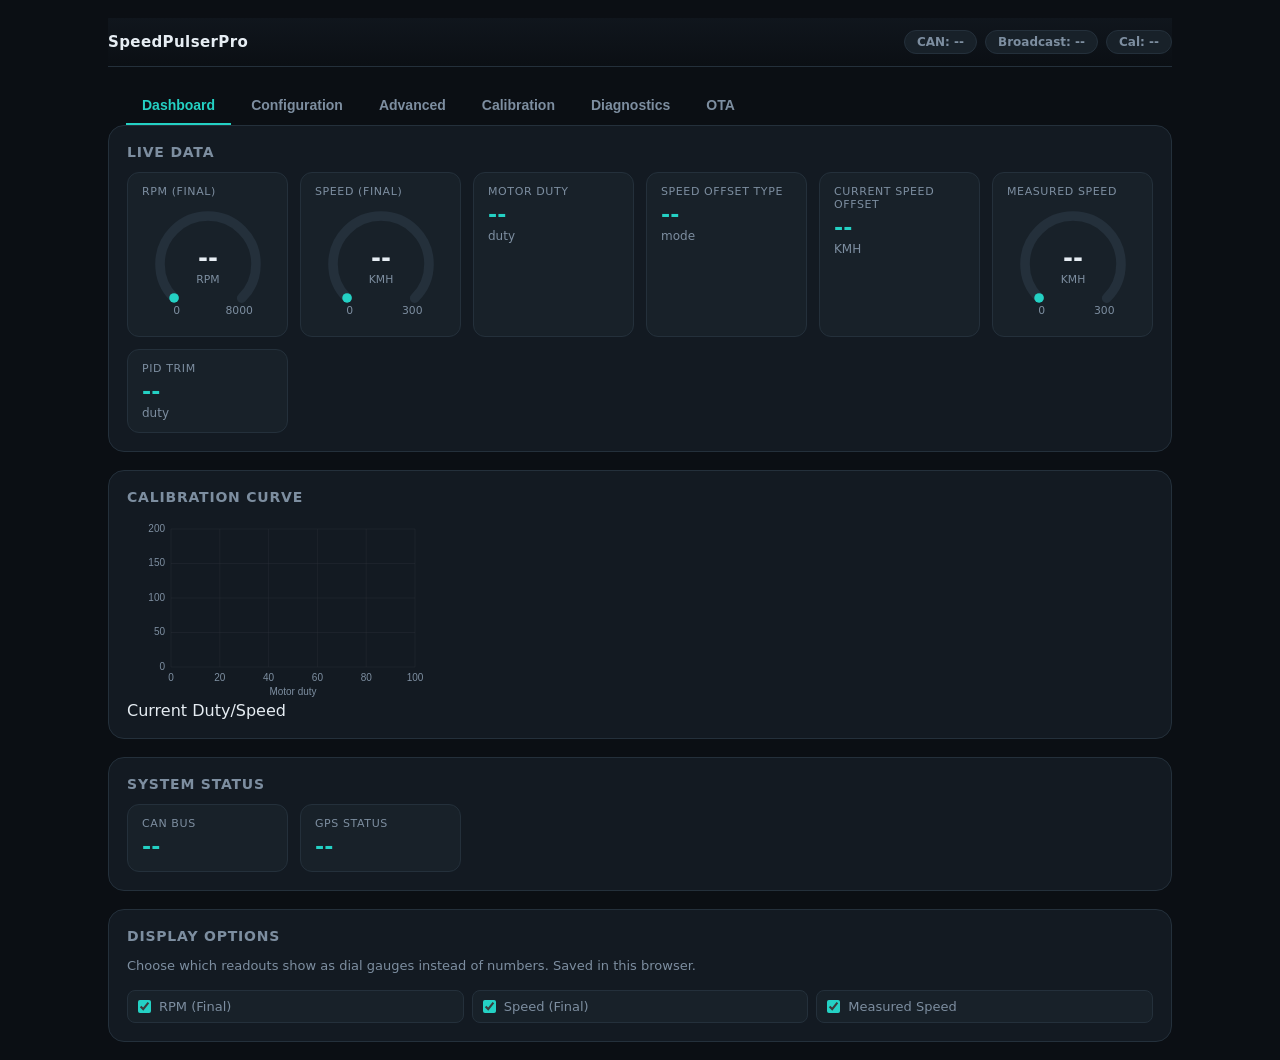
==== commit 070fecc1: "V4.01 Themes, OTA" ====
--- a/PlatformIO/data/index.html
+++ b/PlatformIO/data/index.html
@@ -9,12 +9,12 @@
     <meta http-equiv="Expires" content="0">
 
     <title>SpeedPulserPro</title>
-    <link rel="stylesheet" href="style.css?v=2.50">
+    <link rel="stylesheet" href="style.css?v=speedpulserpro-4.01.0">
 </head>
 
 <body>
     <div class="container">
-        <header>
+        <header class="topbar">
             <h1>SpeedPulserPro</h1>
             <div class="status-bar">
                 <span class="status-badge" id="canStatus">CAN: --</span>
@@ -97,6 +97,12 @@
                     </div>
                 </div>
             </section>
+
+            <section class="card">
+                <h2>Display Options</h2>
+                <p class="hint">Choose which readouts show as dial gauges instead of numbers. Saved in this browser.</p>
+                <div class="tile-opt-grid" id="gaugeCustomizer"></div>
+            </section>
         </div>
 
         <div class="page" id="configuration-page">
@@ -156,6 +162,11 @@
                     <input type="range" id="maxFreqHall" min="10" max="500" step="5" value="200" class="slider">
                 </div>
                 <button class="btn-secondary" id="resetMaxFreqHall">Reset Hall Frequency</button>
+                <div class="input-group">
+                    <label>Maximum VR Frequency (Hz): <span id="maxFreqVR-display">200</span></label>
+                    <input type="range" id="maxFreqVR" min="10" max="500" step="5" value="200" class="slider">
+                    <p class="hint">Variable-reluctance input frequency (Hz) that maps to Maximum Speed — the VR equivalent of the Hall setting.</p>
+                </div>
             </section>
 
             <section class="card">
@@ -276,6 +287,79 @@
                     </div>
                 </div>
             </section>
+
+            <section class="card" id="voltageControlCard" style="display:none;">
+                <h2>Motor Voltage Control (V4)</h2>
+                <p style="margin-top:0;">
+                    V4 boards drive the motor through a buck converter (voltage rail) plus a PWM
+                    "throttle". Mid-ranging holds the throttle near its nominal duty and trims the
+                    buck voltage so the motor tracks the target speed with maximum torque headroom.
+                </p>
+                <div class="form-group">
+                    <label>
+                        <input type="checkbox" id="voltageControlEnable">
+                        Enable Voltage Control (mid-ranging)
+                    </label>
+                    <p style="margin:0.25rem 0 0;font-size:0.85rem;opacity:0.8;">
+                        When off, the buck rail is held at maximum and the motor is driven by PWM only
+                        (legacy behaviour).
+                    </p>
+                </div>
+                <div class="input-group">
+                    <label>Nominal Throttle PWM: <span id="vcPwmNominal-display">0.70</span></label>
+                    <input type="range" id="vcPwmNominal" min="0.30" max="0.95" step="0.01" value="0.70" class="slider">
+                </div>
+                <div class="input-group">
+                    <label>Min Throttle PWM: <span id="vcPwmMin-display">0.15</span></label>
+                    <input type="range" id="vcPwmMin" min="0" max="0.50" step="0.01" value="0.15" class="slider">
+                </div>
+                <div class="input-group">
+                    <label>Min Motor Voltage: <span id="vcVoltMin-display">0.15</span></label>
+                    <input type="range" id="vcVoltMin" min="0" max="1" step="0.01" value="0.15" class="slider">
+                </div>
+                <div class="input-group">
+                    <label>Max Motor Voltage: <span id="vcVoltMax-display">1.00</span></label>
+                    <input type="range" id="vcVoltMax" min="0" max="1" step="0.01" value="1.00" class="slider">
+                </div>
+                <div class="input-group">
+                    <label>Voltage Trim Gain (Kv): <span id="vcVoltGain-display">0.50</span></label>
+                    <input type="range" id="vcVoltGain" min="0" max="2" step="0.05" value="0.50" class="slider">
+                </div>
+                <div class="input-group">
+                    <label>Inner PID Kp</label>
+                    <input type="number" id="vcKp" min="0" max="10" step="0.01" value="1.50">
+                </div>
+                <div class="input-group">
+                    <label>Inner PID Ki</label>
+                    <input type="number" id="vcKi" min="0" max="20" step="0.01" value="2.00">
+                </div>
+                <div class="input-group">
+                    <label>Inner PID Kd</label>
+                    <input type="number" id="vcKd" min="0" max="10" step="0.01" value="0.00">
+                </div>
+                <div class="input-group">
+                    <label>Cal Voltage (manual 0-1): <span id="tempVoltageCmd-display">0.00</span></label>
+                    <input type="range" id="tempVoltageCmd" min="0" max="1" step="0.01" value="0" class="slider">
+                    <p style="margin:0.25rem 0 0;font-size:0.85rem;opacity:0.8;">
+                        Used in Calibration Mode to lift the motor rail while jogging PWM duty.
+                    </p>
+                </div>
+                <div class="live-data-grid" style="margin-top:1rem;">
+                    <div class="live-data-item">
+                        <div class="live-data-label">Buck</div>
+                        <div class="live-data-value" id="liveBuckEnabled">--</div>
+                    </div>
+                    <div class="live-data-item">
+                        <div class="live-data-label">Motor Voltage</div>
+                        <div class="live-data-value" id="liveVoltageCmd">--</div>
+                    </div>
+                    <div class="live-data-item">
+                        <div class="live-data-label">Throttle PWM</div>
+                        <div class="live-data-value" id="livePwmFrac">--</div>
+                    </div>
+                </div>
+            </section>
+
             <section class="card">
                 <h2>Broadcast Speed</h2>
                 <div class="form-group">
@@ -366,6 +450,10 @@
                     <label>RPM Filter Samples (1-10): <span id="averageFilterRPM-display">6</span></label>
                     <input type="range" id="averageFilterRPM" min="1" max="10" value="6" class="slider">
                 </div>
+                <div class="input-group">
+                    <label>VR Speed Filter Samples (1-10): <span id="averageFilterVR-display">6</span></label>
+                    <input type="range" id="averageFilterVR" min="1" max="10" value="6" class="slider">
+                </div>
             </section>
 
             <section class="card">
@@ -395,6 +483,7 @@
                     <label>Primary Speed Input</label>
                     <select id="speedSource">
                         <option value="Hall">Hall</option>
+                        <option value="VR">VR (Variable Reluctance)</option>
                         <option value="ECU">ECU</option>
                         <option value="ABS">ABS</option>
                         <option value="DSG">DSG</option>
@@ -438,6 +527,51 @@
                 <div class="live-data-item" style="margin-top: 1rem;">
                     <div class="live-data-label">Parsed Custom CAN Speed</div>
                     <div class="live-data-value" id="liveAftermarketSpeedCard">--</div>
+                </div>
+            </section>
+
+            <section class="card" id="dsgCalcCard" style="display:none;">
+                <h2>DSG Speed Calculation</h2>
+                <p class="hint">Speed = RPM &times; tire circumference &divide; (gear ratio &times; final drive &times; 60). Defaults are DQ250 02E ratios.</p>
+                <div class="input-group">
+                    <label>1st Gear Ratio</label>
+                    <input type="number" id="dsgRatio1" step="0.001" min="0.05" value="3.462">
+                </div>
+                <div class="input-group">
+                    <label>2nd Gear Ratio</label>
+                    <input type="number" id="dsgRatio2" step="0.001" min="0.05" value="2.050">
+                </div>
+                <div class="input-group">
+                    <label>3rd Gear Ratio</label>
+                    <input type="number" id="dsgRatio3" step="0.001" min="0.05" value="1.300">
+                </div>
+                <div class="input-group">
+                    <label>4th Gear Ratio</label>
+                    <input type="number" id="dsgRatio4" step="0.001" min="0.05" value="0.902">
+                </div>
+                <div class="input-group">
+                    <label>5th Gear Ratio</label>
+                    <input type="number" id="dsgRatio5" step="0.001" min="0.05" value="0.914">
+                </div>
+                <div class="input-group">
+                    <label>6th Gear Ratio</label>
+                    <input type="number" id="dsgRatio6" step="0.001" min="0.05" value="0.756">
+                </div>
+                <div class="input-group">
+                    <label>Final Drive (Gears 1-4)</label>
+                    <input type="number" id="dsgFinal14" step="0.001" min="0.05" value="4.118">
+                </div>
+                <div class="input-group">
+                    <label>Final Drive (Gears 5-6)</label>
+                    <input type="number" id="dsgFinal56" step="0.001" min="0.05" value="3.043">
+                </div>
+                <div class="input-group">
+                    <label>Tire Circumference (m)</label>
+                    <input type="number" id="dsgTireCirc" step="0.001" min="0.5" max="4" value="1.885">
+                </div>
+                <div class="live-data-item" style="margin-top: 1rem;">
+                    <div class="live-data-label">Calculated DSG Speed</div>
+                    <div class="live-data-value" id="liveDSGSpeedCard">--</div>
                 </div>
             </section>
 
@@ -531,13 +665,15 @@
                 <h2>Export / Import</h2>
                 <div class="cal-action-grid">
                     <button class="btn-secondary" id="calExportTextBtn">Export Text</button>
+                    <button class="btn-secondary" id="calExportCArrayBtn">Export C Array</button>
                     <button class="btn-secondary" id="calImportBtn">Import Text</button>
                 </div>
                 <input type="file" id="calImportFile" accept=".txt,text/plain" hidden>
                 <textarea id="calText" class="cal-textarea" rows="8" readonly
                           placeholder="Exported / imported calibration text appears here."></textarea>
                 <p class="hint">Export Text saves the active calibration to a .txt file you can share
-                   or back up. Import Text opens a .txt file, shows it here, and applies it.</p>
+                   or back up. Export C Array saves the legacy motorPerformance[] C source block.
+                   Import Text opens a .txt file, shows it here, and applies it.</p>
             </section>
         </div>
 
@@ -564,6 +700,10 @@
                     <div class="live-data-item">
                         <div class="live-data-label">Hall Speed</div>
                         <div class="live-data-value" id="liveHallSpeed">--</div>
+                    </div>
+                    <div class="live-data-item">
+                        <div class="live-data-label">VR Speed</div>
+                        <div class="live-data-value" id="liveVRSpeed">--</div>
                     </div>
                     <div class="live-data-item">
                         <div class="live-data-label">ECU Speed</div>
@@ -653,30 +793,32 @@
             <section class="card centered-card">
                 <h2>OTA Update</h2>
                 <div class="info-box" style="margin-bottom:1rem">
-                    <p><strong>Firmware</strong> updates the application (compiled <strong>firmware.bin</strong>).</p>
-                    <p><strong>Filesystem</strong> updates the web interface (<strong>littlefs.bin</strong>).</p>
-                    <p>The device reboots automatically once the upload completes.</p>
+                    <p>Update the <strong>Filesystem</strong> (web UI, <strong>littlefs.bin</strong>) first, then the
+                       <strong>Firmware</strong> (application, <strong>firmware.bin</strong>).</p>
+                    <p>The filesystem step does <strong>not</strong> reboot; the device reboots only after the firmware step.</p>
+                </div>
+                <div class="ota-steps" id="otaSteps">
+                    <div class="ota-step" data-step="filesystem"><span class="ota-step-num">1</span> Filesystem</div>
+                    <div class="ota-step" data-step="firmware"><span class="ota-step-num">2</span> Firmware</div>
                 </div>
                 <div class="input-group">
                     <label>Update Type</label>
                     <select id="otaType">
+                        <option value="filesystem">Filesystem (web UI)</option>
                         <option value="firmware">Firmware (application)</option>
-                        <option value="filesystem">Filesystem (web UI)</option>
                     </select>
                 </div>
-                <div class="ota-upload-area" id="otaDropZone">
-                    <svg xmlns="http://www.w3.org/2000/svg" width="40" height="40" viewBox="0 0 24 24" fill="none" stroke="currentColor" stroke-width="1.5" stroke-linecap="round" stroke-linejoin="round"><path d="M21 15v4a2 2 0 0 1-2 2H5a2 2 0 0 1-2-2v-4"/><polyline points="17 8 12 3 7 8"/><line x1="12" y1="3" x2="12" y2="15"/></svg>
-                    <p>Drag &amp; drop a <strong>.bin</strong> file here, or</p>
-                    <button class="btn-secondary" id="otaChooseBtn" type="button">Choose File</button>
+                <div class="input-group">
+                    <label>Firmware file (.bin)</label>
+                    <input type="file" id="otaFile" accept=".bin">
                     <p id="otaFileName" class="ota-file-name"></p>
-                    <input type="file" id="otaFile" accept=".bin" style="display:none">
                 </div>
                 <div class="ota-progress" id="otaProgressWrap" style="display:none">
                     <div class="ota-progress-bar" id="otaProgressBar"></div>
                     <div class="ota-progress-label" id="otaProgressLabel">0%</div>
                 </div>
                 <div class="button-group" style="margin-top:1rem">
-                    <button class="btn-primary" id="otaUploadBtn" disabled>Upload Firmware</button>
+                    <button class="btn-primary" id="otaUploadBtn" disabled>Upload</button>
                 </div>
                 <div class="ota-status" id="otaStatus"></div>
             </section>
@@ -685,7 +827,7 @@
 
     </div>
 
-    <script src="app.js?v=2.50"></script>
+    <script src="app.js?v=speedpulserpro-4.01.0"></script>
 </body>
 
 </html>
--- a/PlatformIO/data/style.css
+++ b/PlatformIO/data/style.css
@@ -1,1056 +1,651 @@
-* {
-    margin: 0;
-    padding: 0;
-    box-sizing: border-box;
-}
-
-:root {
-    --primary: #00D9FF;
-    --secondary: #FF6B35;
-    --background: #0F1419;
-    --surface: #1A1F26;
-    --surface-light: #252B34;
-    --text: #FFFFFF;
-    --text-dim: #8B949E;
-    --success: #2EA043;
-    --warning: #FFA657;
-    --danger: #F85149;
-    --border: #30363D;
-}
-
-body {
-    font-family: -apple-system, BlinkMacSystemFont, 'Segoe UI', Arial, sans-serif;
-    background: var(--background);
-    color: var(--text);
-    line-height: 1.6;
-    -webkit-font-smoothing: antialiased;
-}
-
-.container {
-    max-width: 800px;
-    margin: 0 auto;
-    padding: 0;
-}
-
-header {
-    background: var(--surface);
-    padding: 1rem;
-    border-bottom: 2px solid var(--primary);
-    position: sticky;
-    top: 0;
-    z-index: 100;
-}
-
-header h1 {
-    font-size: 1.5rem;
-    margin-bottom: 0.5rem;
-}
-
-.status-bar {
-    display: flex;
-    gap: 0.5rem;
-    flex-wrap: wrap;
-}
-
-.status-badge {
-    display: inline-block;
-    padding: 0.25rem 0.75rem;
-    background: var(--surface-light);
-    border-radius: 12px;
-    font-size: 0.85rem;
-    border: 1px solid var(--border);
-}
-
-.status-badge.connected {
-    background: var(--success);
-    border-color: var(--success);
-}
-
-.status-badge.error {
-    background: var(--danger);
-    border-color: var(--danger);
-}
-
-.nav-tabs {
-    display: flex;
-    background: var(--surface);
-    border-bottom: 1px solid var(--border);
-    overflow-x: auto;
-    -webkit-overflow-scrolling: touch;
-}
-
-.nav-tab {
-    flex: 1;
-    padding: 1rem;
-    background: none;
-    border: none;
-    color: var(--text-dim);
-    font-size: 0.9rem;
-    cursor: pointer;
-    border-bottom: 3px solid transparent;
-    transition: all 0.2s;
-    white-space: nowrap;
-}
-
-.nav-tab.active {
-    color: var(--primary);
-    border-bottom-color: var(--primary);
-}
-
-.nav-tab:hover {
-    background: var(--surface-light);
-}
-
-.page {
-    display: none;
-    padding: 1rem;
-}
-
-.page.active {
-    display: block;
-}
-
-.card {
-    background: var(--surface);
-    border: 1px solid var(--border);
-    border-radius: 8px;
-    padding: 1.5rem;
-    margin-bottom: 1rem;
-}
-
-.card h2 {
-    font-size: 1.25rem;
-    margin-bottom: 1rem;
-    color: var(--primary);
-}
-
-/* Collapsible cards (Advanced page accordion) */
-.card.collapsible > h2 {
-    cursor: pointer;
-    user-select: none;
-    display: flex;
-    align-items: center;
-    justify-content: space-between;
-}
-
-.card.collapsible > h2::after {
-    content: "\25BE"; /* down chevron */
-    font-size: 0.9rem;
-    color: var(--text-dim);
-    transition: transform 0.15s ease;
-}
-
-.card.collapsible.collapsed > h2 {
-    margin-bottom: 0;
-}
-
-.card.collapsible.collapsed > h2::after {
-    transform: rotate(-90deg);
-}
-
-.card.collapsible.collapsed > *:not(h2) {
-    display: none;
-}
-
-.hint {
-    color: var(--text-dim);
-    font-size: 0.9rem;
-    margin-bottom: 1rem;
-}
-
-.mode-grid {
-    display: grid;
-    grid-template-columns: repeat(3, 1fr);
-    gap: 0.75rem;
-    margin-bottom: 1rem;
-}
-
-.mode-btn {
-    padding: 1rem;
-    background: var(--surface-light);
-    border: 2px solid var(--border);
-    border-radius: 8px;
-    color: var(--text);
-    font-size: 1rem;
-    font-weight: 600;
-    cursor: pointer;
-    transition: all 0.2s;
-}
-
-.mode-btn:hover {
-    background: var(--surface);
-    border-color: var(--primary);
-}
-
-.mode-btn.active {
-    background: var(--primary);
-    border-color: var(--primary);
-    color: var(--background);
-}
-
-.current-mode {
-    text-align: center;
-    font-size: 1.1rem;
-    padding: 0.75rem;
-    background: var(--surface-light);
-    border-radius: 8px;
-}
-
-.current-mode span {
-    color: var(--primary);
-    font-weight: 600;
-}
-
-.gauge-grid {
-    display: grid;
-    grid-template-columns: repeat(2, 1fr);
-    gap: 1rem;
-}
-
-.live-data-grid {
-    display: grid;
-    grid-template-columns: repeat(auto-fit, minmax(130px, 1fr));
-    gap: 0.75rem;
-}
-
-.live-data-item {
-    padding: 0.75rem;
-    background: var(--surface-light);
-    border-radius: 8px;
-    text-align: center;
-}
-
-.live-data-label {
-    color: var(--text-dim);
-    font-size: 0.8rem;
-    margin-bottom: 0.35rem;
-}
-
-.live-data-value {
-    font-size: 1.1rem;
-    font-weight: 600;
-    color: var(--primary);
-    line-height: 1.15;
-}
-
-/* Highlight an output and its driving input when the channel is active */
-.live-data-value.live-active {
-    color: orange;
-}
-
-.gauge {
-    text-align: center;
-    padding: 1rem;
-    background: var(--surface-light);
-    border-radius: 8px;
-}
-
-.gauge-label {
-    color: var(--text-dim);
-    font-size: 0.9rem;
-    margin-bottom: 0.5rem;
-}
-
-.gauge-value {
-    font-size: 2rem;
-    font-weight: 700;
-    color: var(--primary);
-    line-height: 1;
-}
-
-.gauge-unit {
-    color: var(--text-dim);
-    font-size: 0.85rem;
-    margin-top: 0.25rem;
-}
-
-.engagement-display {
-    padding: 1rem;
-}
-
-.engagement-label {
-    display: flex;
-    justify-content: space-between;
-    margin-bottom: 0.75rem;
-    font-size: 0.95rem;
-}
-
-.engagement-label span span {
-    color: var(--primary);
-    font-weight: 600;
-}
-
-.engagement-bar {
-    width: 100%;
-    height: 2rem;
-    background: var(--surface-light);
-    border-radius: 4px;
-    overflow: hidden;
-    position: relative;
-}
-
-.engagement-fill {
-    height: 100%;
-    background: linear-gradient(90deg, var(--primary), var(--secondary));
-    transition: width 0.3s ease;
-    width: 0%;
-}
-
-.input-select {
-    width: 100%;
-    padding: 0.75rem;
-    background: var(--surface-light);
-    border: 1px solid var(--border);
-    border-radius: 8px;
-    color: var(--text);
-    font-size: 1rem;
-    cursor: pointer;
-}
-
-.slider-container {
-    padding: 0.5rem 0;
-}
-
-.slider {
-    width: 100%;
-    height: 8px;
-    background: var(--surface-light);
-    border-radius: 4px;
-    outline: none;
-    margin-bottom: 0.5rem;
-}
-
-.slider::-webkit-slider-thumb {
-    -webkit-appearance: none;
-    width: 24px;
-    height: 24px;
-    background: var(--primary);
-    border-radius: 50%;
-    cursor: pointer;
-}
-
-.slider::-moz-range-thumb {
-    width: 24px;
-    height: 24px;
-    background: var(--primary);
-    border-radius: 50%;
-    cursor: pointer;
-    border: none;
-}
-
-.slider-value {
-    text-align: center;
-    font-size: 1.1rem;
-    color: var(--primary);
-    font-weight: 600;
-}
-
-.toggle-group {
-    display: flex;
-    flex-direction: column;
-    gap: 1rem;
-}
-
-.toggle {
-    display: flex;
-    align-items: center;
-    cursor: pointer;
-    user-select: none;
-}
-
-.toggle input {
-    display: none;
-}
-
-.toggle-slider {
-    position: relative;
-    width: 48px;
-    height: 28px;
-    background: var(--surface-light);
-    border-radius: 14px;
-    transition: background 0.3s;
-    margin-right: 0.75rem;
-    flex-shrink: 0;
-}
-
-.toggle-slider::after {
-    content: '';
-    position: absolute;
-    left: 3px;
-    top: 3px;
-    width: 22px;
-    height: 22px;
-    background: white;
-    border-radius: 50%;
-    transition: transform 0.3s;
-}
-
-.toggle input:checked+.toggle-slider {
-    background: var(--primary);
-}
-
-.toggle input:checked+.toggle-slider::after {
-    transform: translateX(20px);
-}
-
-.toggle-label {
-    font-size: 1rem;
-}
-
-.btn-primary,
-.btn-secondary {
-    width: 100%;
-    padding: 1rem;
-    border: none;
-    border-radius: 8px;
-    font-size: 1rem;
-    font-weight: 600;
-    cursor: pointer;
-    transition: all 0.2s;
-}
-
-.btn-primary {
-    background: var(--primary);
-    color: var(--background);
-}
-
-.btn-primary:hover {
-    background: #00C0E6;
-    transform: translateY(-1px);
-}
-
-.btn-secondary {
-    background: var(--surface-light);
-    color: var(--text);
-    border: 1px solid var(--border);
-}
-
-.btn-secondary:hover {
-    background: var(--surface);
-    border-color: var(--primary);
-}
-
-.ota-progress {
-    margin-top: 1rem;
-    position: relative;
-}
-
-.ota-progress::before {
-    content: '';
-    display: block;
-    height: 12px;
-    background: var(--surface-light);
-    border-radius: 6px;
-    border: 1px solid var(--border);
-    position: absolute;
-    inset: 0;
-}
-
-.map-container {
-    display: grid;
-    grid-template-columns: auto 1fr;
-    grid-template-rows: 1fr auto;
-    gap: 0.5rem;
-    margin: 1rem 0;
-}
-
-.map-axis-label-y {
-    writing-mode: vertical-rl;
-    transform: rotate(180deg);
-    text-align: center;
-    color: var(--text-dim);
-    font-size: 0.85rem;
-    display: flex;
-    align-items: center;
-    justify-content: center;
-}
-
-.map-axis-label-x {
-    grid-column: 2;
-    text-align: center;
-    color: var(--text-dim);
-    font-size: 0.85rem;
-}
-
-.map-grid {
-    display: grid;
-    grid-template-columns: repeat(8, 1fr);
-    gap: 4px;
-}
-
-.map-cell {
-    aspect-ratio: 1;
-    background: var(--surface-light);
-    border: 1px solid var(--border);
-    border-radius: 4px;
-    display: flex;
-    align-items: center;
-    justify-content: center;
-    font-size: 0.6rem;
-    font-weight: 600;
-    cursor: pointer;
-    transition: all 0.2s;
-}
-
-.map-cellHeader {
-    aspect-ratio: 1;
-    background: var(--surface-light);
-    border: 1px solid var(--border);
-    border-radius: 4px;
-    display: flex;
-    align-items: center;
-    justify-content: center;
-    font-size: 0.6rem;
-    font-weight: 600;
-    cursor: pointer;
-    transition: all 0.2s;
-}
-
-.map-cell:hover {
-    background: var(--surface);
-    border-color: var(--primary);
-    transform: scale(1.05);
-}
-
-.map-cell.low {
-    background: #1a3a3a;
-    color: var(--success);
-}
-
-.map-cell.medium {
-    background: #3a3a1a;
-    color: var(--warning);
-}
-
-.map-cell.high {
-    background: #3a1a1a;
-    color: var(--secondary);
-}
-
-.map-cell.activeTrace {
-    background: #09d135;
-    color: var(--warning);
-}
-
-.map-controls {
-    display: grid;
-    grid-template-columns: 1fr 1fr;
-    gap: 0.75rem;
-    margin-top: 1rem;
-}
-
-.modal {
-    display: none;
-    position: fixed;
-    top: 0;
-    left: 0;
-    width: 100%;
-    height: 100%;
-    background: rgba(0, 0, 0, 0.8);
-    z-index: 1000;
-    align-items: center;
-    justify-content: center;
-}
-
-.modal.active {
-    display: flex;
-}
-
-.modal-content {
-    background: var(--surface);
-    border: 1px solid var(--border);
-    border-radius: 12px;
-    padding: 2rem;
-    max-width: 320px;
-    width: 90%;
-}
-
-.modal-content h3 {
-    margin-bottom: 1rem;
-    color: var(--primary);
-}
-
-.input-number {
-    width: 100%;
-    padding: 0.75rem;
-    background: var(--surface-light);
-    border: 1px solid var(--border);
-    border-radius: 8px;
-    color: var(--text);
-    font-size: 1.5rem;
-    text-align: center;
-    margin-bottom: 1rem;
-}
-
-.modal-buttons {
-    display: grid;
-    grid-template-columns: 1fr 1fr;
-    gap: 0.75rem;
-}
-
-.diag-grid {
-    display: flex;
-    flex-direction: column;
-    gap: 0.75rem;
-}
-
-.diag-item {
-    display: flex;
-    justify-content: space-between;
-    padding: 0.75rem;
-    background: var(--surface-light);
-    border-radius: 6px;
-}
-
-.diag-label {
-    color: var(--text-dim);
-}
-
-.diag-value {
-    color: var(--primary);
-    font-weight: 600;
-}
-
-/* Form elements */
-.input-group {
-    margin-bottom: 1rem;
-}
-
-.input-group label {
-    display: block;
-    color: var(--text-dim);
-    font-size: 0.9rem;
-    margin-bottom: 0.5rem;
-}
-
-.input-group input[type="number"],
-.input-group input[type="text"],
-.input-group select {
-    width: 100%;
-    padding: 0.75rem;
-    background: var(--surface-light);
-    border: 1px solid var(--border);
-    border-radius: 6px;
-    color: var(--text);
-    font-size: 1rem;
-}
-
-.input-group input[type="number"]:focus,
-.input-group input[type="text"]:focus,
-.input-group select:focus {
-    outline: none;
-    border-color: var(--primary);
-    box-shadow: 0 0 0 2px rgba(0, 217, 255, 0.1);
-}
-
-.form-group {
-    display: flex;
-    flex-direction: column;
-    gap: 0.5rem;
-}
-
-.form-group label {
-    display: flex;
-    align-items: center;
-    cursor: pointer;
-    user-select: none;
-}
-
-.form-group input[type="checkbox"] {
-    width: 20px;
-    height: 20px;
-    margin-right: 0.75rem;
-    cursor: pointer;
-}
-
-.status-grid {
-    display: grid;
-    grid-template-columns: repeat(2, 1fr);
-    gap: 1rem;
-}
-
-.status-item {
-    padding: 1rem;
-    background: var(--surface-light);
-    border-radius: 8px;
-    text-align: center;
-}
-
-.status-label {
-    color: var(--text-dim);
-    font-size: 0.9rem;
-    display: block;
-    margin-bottom: 0.5rem;
-}
-
-.status-value {
-    color: var(--primary);
-    font-size: 1.25rem;
-    font-weight: 600;
-}
-
-.info-grid {
-    display: flex;
-    flex-direction: column;
-    gap: 0.75rem;
-}
-
-.info-item {
-    display: flex;
-    justify-content: space-between;
-    padding: 0.75rem;
-    background: var(--surface-light);
-    border-radius: 6px;
-    align-items: center;
-}
-
-.info-item span {
-    color: var(--text-dim);
-}
-
-.info-item strong {
-    color: var(--primary);
-    font-weight: 600;
-}
-
-/* ===== Calibration curve graph ===== */
-.cal-graph-wrap {
-    position: relative;
-    width: 100%;
-    background: var(--surface-light);
-    border: 1px solid var(--border);
-    border-radius: 8px;
-    padding: 0.5rem;
-}
-
-.cal-graph {
-    display: block;
-    width: 100%;
-    height: auto;
-    touch-action: none;
-}
-
-.cal-graph-legend {
-    display: flex;
-    flex-wrap: wrap;
-    justify-content: center;
-    gap: 1rem;
-    margin-top: 0.75rem;
-    font-size: 0.85rem;
-    color: var(--text-dim);
-}
-
-.cal-graph-legend .legend-item {
-    display: inline-flex;
-    align-items: center;
-    gap: 0.4rem;
-}
-
-.cal-graph-legend .legend-swatch {
-    width: 14px;
-    height: 14px;
-    border-radius: 3px;
-    display: inline-block;
-}
-
-.cal-graph-legend .legend-swatch.curve {
-    background: var(--primary);
-    opacity: 0.45;
-}
-
-.cal-graph-legend .legend-swatch.point {
-    background: var(--secondary);
-    border-radius: 50%;
-}
-
-.cal-graph-legend .legend-swatch.capture {
-    background: var(--success);
-    border-radius: 50%;
-}
-
-/* ===== CALIBRATION BUILDER ===== */
-.cal-duty-readout {
-    text-align: center;
-    padding: 1rem;
-    background: var(--surface-light);
-    border-radius: 8px;
-    margin: 1rem 0;
-}
-
-.cal-duty-value {
-    font-size: 2.75rem;
-    font-weight: 800;
-    color: var(--primary);
-    line-height: 1;
-}
-
-.cal-duty-value small {
-    font-size: 1.1rem;
-    color: var(--text-dim);
-    font-weight: 600;
-}
-
-.cal-duty-sub {
-    color: var(--text-dim);
-    font-size: 0.95rem;
-    margin-top: 0.4rem;
-}
-
-.stepper-row {
-    display: grid;
-    grid-template-columns: repeat(6, 1fr);
-    gap: 0.4rem;
-}
-
-.stepper-btn {
-    padding: 1.1rem 0.25rem;
-    background: var(--surface-light);
-    border: 1px solid var(--border);
-    border-radius: 8px;
-    color: var(--text);
-    font-size: 1.05rem;
-    font-weight: 700;
-    cursor: pointer;
-    user-select: none;
-    touch-action: manipulation;
-    transition: background 0.12s, border-color 0.12s;
-}
-
-.stepper-btn:hover {
-    border-color: var(--primary);
-}
-
-.stepper-btn:active {
-    background: var(--primary);
-    color: var(--background);
-    border-color: var(--primary);
-}
-
-.stepper-btn.coarse {
-    background: #2a313a;
-}
-
-.stepper-btn.fine {
-    border-color: var(--primary);
-}
-
-.chip-grid {
-    display: grid;
-    grid-template-columns: repeat(auto-fill, minmax(56px, 1fr));
-    gap: 0.4rem;
-}
-
-.chip {
-    padding: 0.75rem 0.25rem;
-    background: var(--surface-light);
-    border: 1px solid var(--border);
-    border-radius: 8px;
-    color: var(--text);
-    font-size: 1rem;
-    font-weight: 600;
-    cursor: pointer;
-    transition: all 0.12s;
-}
-
-.chip:hover {
-    border-color: var(--primary);
-}
-
-.chip.active {
-    background: var(--primary);
-    color: var(--background);
-    border-color: var(--primary);
-}
-
-.cal-subhead {
-    font-size: 1rem;
-    color: var(--text-dim);
-    margin: 1.25rem 0 0.5rem;
-}
-
-.cal-points {
-    background: var(--surface-light);
-    border-radius: 8px;
-    padding: 0.5rem 0.75rem;
-}
-
-.cal-point-head,
-.cal-point-row {
-    display: grid;
-    grid-template-columns: 1fr 1fr 2.5rem;
-    align-items: center;
-    gap: 0.5rem;
-    padding: 0.5rem 0;
-}
-
-.cal-point-head {
-    color: var(--text-dim);
-    font-size: 0.8rem;
-    text-transform: uppercase;
-    letter-spacing: 0.5px;
-    border-bottom: 1px solid var(--border);
-}
-
-.cal-point-row {
-    border-bottom: 1px solid var(--border);
-    font-weight: 600;
-}
-
-.cal-point-row:last-child {
-    border-bottom: none;
-}
-
-.cal-point-row span:first-child {
-    color: var(--primary);
-}
-
-.cal-del {
-    background: transparent;
-    border: 1px solid var(--border);
-    color: var(--danger);
-    border-radius: 6px;
-    padding: 0.3rem;
-    cursor: pointer;
-    font-weight: 700;
-}
-
-.cal-del:hover {
-    background: var(--danger);
-    color: white;
-    border-color: var(--danger);
-}
-
-.cal-action-grid {
-    display: grid;
-    grid-template-columns: 1fr 1fr;
-    gap: 0.6rem;
-    margin-top: 1rem;
-}
-
-.cal-textarea {
-    width: 100%;
-    margin-top: 0.75rem;
-    padding: 0.75rem;
-    background: var(--background);
-    border: 1px solid var(--border);
-    border-radius: 8px;
-    color: var(--text);
-    font-family: 'SFMono-Regular', Consolas, 'Liberation Mono', monospace;
-    font-size: 0.8rem;
-    resize: vertical;
-}
-
-.cal-textarea:focus {
-    outline: none;
-    border-color: var(--primary);
-}
-
-/* ===== OTA UPDATE ===== */
-.info-box {
-    padding: 1rem;
-    background: var(--surface-light);
-    border-left: 4px solid var(--primary);
-    border-radius: 4px;
-}
-
-.info-box p {
-    color: var(--text-dim);
-    font-size: 0.95rem;
-    margin-bottom: 0.5rem;
-}
-
-.info-box p:last-child {
-    margin-bottom: 0;
-}
-
-.centered-card .form-group,
-.centered-card .button-group,
-.centered-card .status-grid,
-.centered-card .info-box {
-    max-width: 560px;
-    margin-left: auto;
-    margin-right: auto;
-}
-
-.centered-card h2 {
-    text-align: center;
-}
-
-.ota-upload-area {
-    border: 2px dashed var(--border);
-    border-radius: 8px;
-    padding: 2rem 1rem;
-    text-align: center;
-    cursor: pointer;
-    color: var(--text-dim);
-    transition: border-color 0.2s, background 0.2s;
-    user-select: none;
-}
-
-.ota-upload-area:hover,
-.ota-upload-area.drag-over {
-    border-color: var(--primary);
-    background: rgba(0, 217, 255, 0.05);
-    color: var(--text);
-}
-
-.ota-upload-area svg {
-    display: block;
-    margin: 0 auto 0.75rem;
-    opacity: 0.6;
-}
-
-.ota-upload-area.file-selected {
-    border-color: var(--success);
-    color: var(--success);
-}
-
-.ota-file-name {
-    margin-top: 0.5rem;
-    font-size: 0.85rem;
-    min-height: 1.2rem;
-}
-
-.ota-progress-wrap {
-    margin-top: 1rem;
-    position: relative;
-}
-
-.ota-progress-bar {
-    position: relative;
-    z-index: 1;
-    height: 12px;
-    background: var(--primary);
-    border-radius: 6px;
-    width: 0%;
-    transition: width 0.2s;
-}
-
-.ota-progress-label {
-    text-align: center;
-    margin-top: 0.4rem;
-    font-size: 0.9rem;
-    color: var(--text-dim);
-}
-
-.ota-status {
-    margin-top: 0.75rem;
-    text-align: center;
-    font-size: 0.95rem;
-    min-height: 1.5rem;
-}
-
-.ota-status.success {
-    color: var(--success);
-}
-
-.ota-status.error {
-    color: var(--danger);
-}
-
-@media (max-width: 480px) {
-    .stepper-btn {
-        font-size: 0.9rem;
-        padding: 1rem 0.15rem;
-    }
-}+/*
+  Forbes Automotive — shared UI theme (Ignitron design language)
+  ---------------------------------------------------------------
+  Single canonical stylesheet copied verbatim into every product's data/
+  folder so all projects look identical. Based on the IgnitronUSB dashboard.
+
+  Status colours (indented "chip" headers):
+    .chip.ok  / green  -> on / active / healthy
+    .chip.off / red    -> off / inactive
+    .chip.warn/ yellow -> warning / degraded
+    .chip     (none)   -> neutral / no data
+
+  This file is a superset: it styles the Ignitron vocabulary
+  (topbar/brand, tabs/tab/tabpanel, card, tile, chip, gauge, sysgrid) AND
+  keeps aliases for the class names the individual projects already use
+  (nav-tabs/nav-tab, page, status-badge, status-grid, info-grid, live-data-*,
+  form-group, input-group, slider) so markup stays portable.
+*/
+
+:root {
+  --bg: #0b0f14;
+  --panel: #131a22;
+  --panel-2: #182129;
+  --line: #24303b;
+  --text: #e6edf3;
+  --muted: #7d8ea0;
+  --accent: #24d1c4;
+  --accent-2: #ffb02e;
+  --danger: #ff4d5e;
+  --ok: #3fd07f;
+  /* aliases so projects referencing these names inherit the shared palette */
+  --success: #3fd07f;
+  --warning: #ffb02e;
+  --primary: #24d1c4;
+  --secondary: #ffb02e;
+  --text-dim: #7d8ea0;
+}
+
+* { box-sizing: border-box; margin: 0; padding: 0; }
+
+html, body {
+  background: var(--bg);
+  color: var(--text);
+  font-family: "Segoe UI", Roboto, system-ui, sans-serif;
+  -webkit-font-smoothing: antialiased;
+  min-height: 100%;
+}
+
+/* --- top bar / banner (no icon) ----------------------------------------- */
+.topbar {
+  display: flex;
+  align-items: center;
+  justify-content: space-between;
+  padding: 8px 18px;
+  background: linear-gradient(180deg, #10161d, #0b0f14);
+  border-bottom: 1px solid var(--line);
+  position: sticky;
+  top: 0;
+  z-index: 10;
+}
+.topbar h1, .brand {
+  font-weight: 700;
+  letter-spacing: 0.4px;
+  font-size: 15px;
+  color: var(--text);
+}
+
+.status, .badge-row, .status-bar {
+  display: flex;
+  align-items: center;
+  gap: 8px;
+  font-size: 13px;
+  color: var(--muted);
+  flex-wrap: wrap;
+}
+.status .meta { margin-left: 6px; font-variant-numeric: tabular-nums; }
+
+.dot {
+  width: 10px; height: 10px; border-radius: 50%;
+  background: var(--danger);
+  box-shadow: 0 0 8px var(--danger);
+  transition: background .2s, box-shadow .2s;
+}
+.dot.live { background: var(--ok); box-shadow: 0 0 8px var(--ok); }
+
+/* status badges (project header pills) */
+.badge, .status-badge {
+  background: var(--panel-2);
+  border: 1px solid var(--line);
+  border-radius: 999px;
+  padding: 4px 12px;
+  font-size: 12px;
+  font-weight: 600;
+  color: var(--muted);
+}
+.status-badge.connected, .badge.connected, .status-badge.ok { color: var(--ok); border-color: rgba(63,208,127,.5); }
+.status-badge.error, .badge.error, .status-badge.danger { color: var(--danger); border-color: rgba(255,77,94,.5); }
+.status-badge.warn, .badge.warn { color: var(--accent-2); border-color: rgba(255,176,46,.5); }
+
+/* --- tabs --------------------------------------------------------------- */
+.tabs, .nav-tabs {
+  display: flex;
+  gap: 4px;
+  max-width: 1100px;
+  margin: 0 auto;
+  padding: 12px 18px 0;
+  flex-wrap: wrap;
+}
+.tab, .nav-tab {
+  background: transparent;
+  color: var(--muted);
+  border: none;
+  border-bottom: 2px solid transparent;
+  padding: 10px 16px;
+  font-size: 14px;
+  font-weight: 600;
+  cursor: pointer;
+  transition: color .2s, border-color .2s;
+}
+.tab:hover, .nav-tab:hover { color: var(--text); }
+.tab.active, .nav-tab.active { color: var(--accent); border-bottom-color: var(--accent); }
+
+/* --- layout / panels ---------------------------------------------------- */
+main, .container {
+  max-width: 1100px;
+  margin: 0 auto;
+  padding: 18px;
+}
+.container > header { /* projects that wrap header in .container */
+  display: flex;
+  align-items: center;
+  justify-content: space-between;
+  padding: 12px 0;
+  margin-bottom: 8px;
+  border-bottom: 1px solid var(--line);
+}
+.tabpanel, .page {
+  display: none;
+  flex-direction: column;
+  gap: 18px;
+}
+.tabpanel.active, .page.active { display: flex; }
+/* MFSW uses .panel for tab content */
+.panel { display: none; flex-direction: column; gap: 18px; }
+.panel.active { display: flex; }
+
+/* --- hero gauge --------------------------------------------------------- */
+.hero {
+  display: flex;
+  justify-content: center;
+  background: radial-gradient(120% 120% at 50% 0%, var(--panel-2), var(--panel));
+  border: 1px solid var(--line);
+  border-radius: 18px;
+  padding: 10px;
+}
+.gauge-lg { width: 100%; max-width: 460px; height: 300px; }
+
+.grid {
+  display: grid;
+  grid-template-columns: repeat(4, 1fr);
+  gap: 14px;
+}
+.grid .gauge {
+  width: 100%;
+  height: 180px;
+  background: var(--panel);
+  border: 1px solid var(--line);
+  border-radius: 16px;
+}
+
+/* --- cards -------------------------------------------------------------- */
+.card {
+  background: var(--panel);
+  border: 1px solid var(--line);
+  border-radius: 16px;
+  padding: 18px;
+}
+.card h2 {
+  font-size: 14px;
+  font-weight: 600;
+  text-transform: uppercase;
+  letter-spacing: .8px;
+  color: var(--muted);
+  margin-bottom: 12px;
+}
+.value-inline, .value-name { color: var(--accent); }
+.hint, .ota-hint { color: var(--muted); font-size: 13px; line-height: 1.5; margin-bottom: 14px; }
+.hint code {
+  background: var(--panel-2);
+  border: 1px solid var(--line);
+  border-radius: 5px;
+  padding: 1px 5px;
+  font-size: 12px;
+}
+
+/* --- tiles / value read-outs -------------------------------------------- */
+.tiles {
+  display: grid;
+  grid-template-columns: repeat(auto-fill, minmax(150px, 1fr));
+  gap: 12px;
+}
+.tile {
+  background: var(--panel);
+  border: 1px solid var(--line);
+  border-radius: 14px;
+  padding: 14px 16px;
+}
+.tile .label, .label { color: var(--muted); font-size: 12px; text-transform: uppercase; letter-spacing: .6px; }
+.tile .value, .value {
+  font-size: 30px; font-weight: 700; margin-top: 6px;
+  font-variant-numeric: tabular-nums;
+  color: var(--accent);
+}
+.tile .value.warn, .value.warn { color: var(--accent-2); }
+.tile .value.alarm, .value.alarm, .value.off { color: var(--danger); }
+.tile .value.on, .value.on { color: var(--ok); }
+.tile .unit, .unit { font-size: 14px; color: var(--muted); margin-left: 4px; font-weight: 400; }
+
+/* generic grids used by the projects */
+.grid-2 { display: grid; grid-template-columns: repeat(2, 1fr); gap: 12px; }
+.grid-3 { display: grid; grid-template-columns: repeat(3, 1fr); gap: 12px; }
+.gauge-grid, .status-grid, .info-grid, .live-data-grid {
+  display: grid;
+  grid-template-columns: repeat(auto-fill, minmax(150px, 1fr));
+  gap: 12px;
+}
+.gauge, .status-item, .info-item, .live-data-item {
+  background: var(--panel-2);
+  border: 1px solid var(--line);
+  border-radius: 12px;
+  padding: 12px 14px;
+  text-align: left;
+}
+.gauge-label, .status-label, .info-label, .live-data-label {
+  color: var(--muted); font-size: 11px; text-transform: uppercase; letter-spacing: .6px;
+}
+.gauge-value, .status-value, .info-value, .live-data-value {
+  font-size: 22px; font-weight: 700; margin-top: 4px;
+  font-variant-numeric: tabular-nums; color: var(--accent);
+}
+.gauge-unit { color: var(--muted); font-size: 12px; margin-top: 2px; }
+.status-value.on, .status-value.ok, .live-data-value.on { color: var(--ok); }
+.status-value.off, .status-value.error, .live-data-value.off { color: var(--danger); }
+.status-value.warn { color: var(--accent-2); }
+
+/* --- chips (indented status headers, green=on / red=off / yellow=warn) -- */
+.sysgrid {
+  display: grid;
+  grid-template-columns: repeat(auto-fill, minmax(150px, 1fr));
+  gap: 12px;
+}
+.chip {
+  background: var(--panel-2);
+  border: 1px solid var(--line);
+  border-left: 3px solid var(--line);
+  border-radius: 12px;
+  padding: 10px 12px;
+}
+.chip .k { color: var(--muted); font-size: 11px; text-transform: uppercase; letter-spacing: .6px; }
+.chip .v { font-size: 18px; font-weight: 700; margin-top: 4px; font-variant-numeric: tabular-nums; }
+.chip.ok   { border-left-color: var(--ok); }
+.chip.on   { border-left-color: var(--ok); }
+.chip.warn { border-left-color: var(--accent-2); }
+.chip.off,
+.chip.danger { border-left-color: var(--danger); }
+
+/* --- toggle switches ---------------------------------------------------- */
+.settings { margin-top: 16px; display: flex; flex-direction: column; gap: 12px; }
+.sw { display: flex; align-items: center; gap: 10px; cursor: pointer; font-size: 14px; user-select: none; }
+.sw input { position: absolute; opacity: 0; width: 0; height: 0; }
+.sw .track {
+  position: relative;
+  width: 40px; height: 22px;
+  background: var(--panel-2);
+  border: 1px solid var(--line);
+  border-radius: 22px;
+  transition: background .2s, border-color .2s;
+  flex: none;
+}
+.sw .track::after {
+  content: "";
+  position: absolute;
+  top: 2px; left: 2px;
+  width: 16px; height: 16px;
+  border-radius: 50%;
+  background: var(--muted);
+  transition: transform .2s, background .2s;
+}
+.sw input:checked + .track { background: rgba(36, 209, 196, .25); border-color: var(--accent); }
+.sw input:checked + .track::after { transform: translateX(18px); background: var(--accent); }
+.sw .lbl { color: var(--text); }
+.sw-inline { margin-bottom: 14px; }
+
+/* --- toggle-group (stacked switches with optional nested sub-controls) -- */
+.toggle-group {
+  display: flex;
+  flex-direction: column;
+  gap: 14px;
+}
+.toggle {
+  display: flex;
+  align-items: center;
+  gap: 10px;
+  cursor: pointer;
+  user-select: none;
+  font-size: 14px;
+}
+.toggle input { position: absolute; opacity: 0; width: 0; height: 0; }
+.toggle-slider {
+  position: relative;
+  width: 40px; height: 22px;
+  background: var(--panel-2);
+  border: 1px solid var(--line);
+  border-radius: 22px;
+  flex: none;
+  transition: background .2s, border-color .2s;
+}
+.toggle-slider::after {
+  content: "";
+  position: absolute;
+  top: 2px; left: 2px;
+  width: 16px; height: 16px;
+  border-radius: 50%;
+  background: var(--muted);
+  transition: transform .2s, background .2s;
+}
+.toggle input:checked + .toggle-slider { background: rgba(36, 209, 196, .25); border-color: var(--accent); }
+.toggle input:checked + .toggle-slider::after { transform: translateX(18px); background: var(--accent); }
+.toggle-label { color: var(--text); }
+/* everything that isn't a switch itself (hints, selects, sub-rows) is
+   indented so it reads as a nested child of the toggle above it */
+.toggle-group > *:not(.toggle) { margin-left: 50px; }
+
+/* --- forms -------------------------------------------------------------- */
+.field, .form-group, .input-group {
+  display: flex;
+  flex-direction: column;
+  gap: 6px;
+  margin-bottom: 14px;
+  font-size: 13px;
+  color: var(--muted);
+}
+.field > span { font-weight: 600; }
+.field em { font-style: normal; color: var(--muted); font-weight: 400; }
+label { color: var(--muted); font-size: 13px; }
+.form-grid, .form-group { display: grid; gap: 12px; }
+input[type="text"], input[type="password"], input[type="number"], select, textarea {
+  background: var(--panel-2);
+  border: 1px solid var(--line);
+  border-radius: 10px;
+  padding: 10px 12px;
+  color: var(--text);
+  font-size: 15px;
+  font-family: inherit;
+  width: 100%;
+}
+input:focus, select:focus, textarea:focus { outline: none; border-color: var(--accent); }
+input[type="checkbox"] { width: auto; accent-color: var(--accent); }
+
+/* range sliders */
+input[type="range"], .slider, .slider-inline {
+  -webkit-appearance: none;
+  appearance: none;
+  width: 100%;
+  height: 6px;
+  border-radius: 6px;
+  background: var(--panel-2);
+  border: 1px solid var(--line);
+}
+input[type="range"]::-webkit-slider-thumb, .slider::-webkit-slider-thumb, .slider-inline::-webkit-slider-thumb {
+  -webkit-appearance: none;
+  appearance: none;
+  width: 18px; height: 18px;
+  border-radius: 50%;
+  background: var(--accent);
+  cursor: pointer;
+  border: none;
+}
+input[type="range"]::-moz-range-thumb, .slider::-moz-range-thumb, .slider-inline::-moz-range-thumb {
+  width: 18px; height: 18px;
+  border-radius: 50%;
+  background: var(--accent);
+  cursor: pointer;
+  border: none;
+}
+.brightness-row { display: flex; align-items: center; gap: 12px; }
+.brightness-controls {
+  display: flex;
+  align-items: center;
+  gap: 8px;
+  flex: 1;
+  color: var(--accent);
+  font-weight: 600;
+  font-size: 13px;
+}
+.slider-inline { flex: 1; width: auto; }
+
+/* --- buttons ------------------------------------------------------------ */
+.btn, .btn-secondary, button.btn {
+  background: var(--panel-2);
+  color: var(--text);
+  border: 1px solid var(--line);
+  border-radius: 10px;
+  padding: 8px 14px;
+  font-size: 13px;
+  font-weight: 600;
+  cursor: pointer;
+  transition: border-color .2s, background .2s;
+}
+.btn:hover, .btn-secondary:hover { border-color: var(--accent); background: #1c2731; }
+.btn:active, .btn-secondary:active { transform: translateY(1px); }
+.actions, .button-row { display: flex; align-items: center; gap: 12px; margin-top: 6px; flex-wrap: wrap; }
+.msg { font-size: 13px; }
+.msg.ok { color: var(--ok); }
+.msg.err { color: var(--danger); }
+.btn.primary { border-color: var(--accent); color: var(--accent); }
+.btn.primary:hover { background: rgba(36, 209, 196, .12); }
+.btn.danger { border-color: var(--danger); color: var(--danger); }
+.btn.danger:hover { background: rgba(255, 77, 94, .12); }
+.danger-card { border-color: rgba(255, 77, 94, .35); }
+
+/* --- segmented control -------------------------------------------------- */
+.seg {
+  display: inline-flex;
+  background: var(--panel-2);
+  border: 1px solid var(--line);
+  border-radius: 10px;
+  padding: 3px;
+  margin-bottom: 10px;
+}
+.seg-btn {
+  background: transparent;
+  color: var(--muted);
+  border: none;
+  border-radius: 8px;
+  padding: 8px 18px;
+  font-size: 13px;
+  font-weight: 600;
+  cursor: pointer;
+  transition: background .2s, color .2s;
+}
+.seg-btn:hover { color: var(--text); }
+.seg-btn.active { background: rgba(36, 209, 196, .18); color: var(--accent); }
+
+/* --- monospace / logs --------------------------------------------------- */
+.mono, .can-frame, .mono-block .mono {
+  font-family: "Cascadia Code", Consolas, monospace;
+  font-size: 13px;
+  color: var(--text);
+  background: var(--panel-2);
+  border: 1px solid var(--line);
+  border-radius: 10px;
+  padding: 10px 12px;
+  overflow-x: auto;
+  white-space: pre-wrap;
+  word-break: break-all;
+}
+.log-view {
+  font-family: "Cascadia Code", Consolas, monospace;
+  font-size: 12px;
+  line-height: 1.6;
+  color: var(--muted);
+  background: var(--panel-2);
+  border: 1px solid var(--line);
+  border-radius: 10px;
+  padding: 12px;
+  max-height: 260px;
+  overflow-y: auto;
+  white-space: pre-wrap;
+}
+.stack { display: flex; flex-direction: column; gap: 12px; }
+
+/* --- OTA tab ------------------------------------------------------------ */
+.ota-info { display: grid; grid-template-columns: repeat(auto-fill, minmax(150px, 1fr)); gap: 12px; }
+.ota-info > div {
+  background: var(--panel-2);
+  border: 1px solid var(--line);
+  border-radius: 12px;
+  padding: 10px 12px;
+  display: flex;
+  flex-direction: column;
+  gap: 4px;
+}
+.ota-info span { color: var(--muted); font-size: 11px; text-transform: uppercase; letter-spacing: .6px; }
+.ota-info strong { font-size: 16px; font-weight: 700; }
+.ota-progress {
+  position: relative;
+  height: 22px;
+  background: var(--panel-2);
+  border: 1px solid var(--line);
+  border-radius: 999px;
+  overflow: hidden;
+  margin: 14px 0;
+}
+.ota-progress-bar {
+  height: 100%;
+  width: 0%;
+  background: linear-gradient(90deg, var(--accent), #1fa89e);
+  transition: width .2s;
+}
+.ota-progress-label {
+  position: absolute;
+  top: 0; left: 0; right: 0;
+  text-align: center;
+  line-height: 22px;
+  font-size: 12px;
+  font-weight: 600;
+  color: var(--text);
+}
+.status-line { margin-top: 10px; font-size: 13px; color: var(--muted); }
+.btn-primary {
+  background: var(--panel-2);
+  color: var(--accent);
+  border: 1px solid var(--accent);
+  border-radius: 10px;
+  padding: 8px 14px;
+  font-size: 13px;
+  font-weight: 600;
+  cursor: pointer;
+  transition: background .2s;
+}
+.btn-primary:hover { background: rgba(36, 209, 196, .12); }
+.btn-primary:disabled { opacity: .5; cursor: not-allowed; }
+/* Can2Cluster OTA drop-zone quirks */
+.ota-upload-area, .ota-drop-zone {
+  border: 1px dashed var(--line);
+  border-radius: 12px;
+  padding: 18px;
+  text-align: center;
+  background: var(--panel-2);
+  margin: 12px 0;
+}
+.ota-file-name { color: var(--muted); font-size: 13px; margin-top: 8px; }
+.ota-status { margin-top: 10px; font-size: 13px; color: var(--muted); }
+.ota-status.error { color: var(--danger); }
+.ota-status.success { color: var(--ok); }
+.ota-upload-area.drag-over { border-color: var(--accent); background: rgba(36, 209, 196, .08); }
+.ota-upload-area.file-selected { border-color: var(--ok); }
+
+/* --- status pills ------------------------------------------------------- */
+.pill { display: inline-block; padding: 3px 12px; border-radius: 999px; font-size: 12px; font-weight: 700; border: 1px solid var(--line); background: var(--panel-2); color: var(--muted); }
+.pill.ok { color: var(--ok); border-color: var(--ok); background: rgba(63, 208, 127, .12); }
+.pill.bad { color: var(--danger); border-color: var(--danger); background: rgba(255, 77, 94, .12); }
+.pill.warn { color: var(--accent-2); border-color: var(--accent-2); background: rgba(255, 176, 46, .12); }
+.status-value.pill { font-size: 12px; }
+.status-value.pill.ok { color: var(--ok); }
+.status-value.pill.bad { color: var(--danger); }
+.status-value.pill.warn { color: var(--accent-2); }
+
+/* --- OTA two-step indicator --------------------------------------------- */
+.ota-steps { display: flex; gap: 10px; margin: 12px 0; }
+.ota-step { flex: 1; display: flex; align-items: center; gap: 8px; padding: 10px 12px; border: 1px solid var(--line); border-radius: 10px; background: var(--panel-2); color: var(--muted); font-size: 13px; font-weight: 600; }
+.ota-step-num { display: inline-flex; align-items: center; justify-content: center; width: 22px; height: 22px; border-radius: 999px; border: 1px solid var(--line); font-size: 12px; flex: none; }
+.ota-step.active { border-color: var(--accent); color: var(--accent); }
+.ota-step.active .ota-step-num { border-color: var(--accent); color: var(--accent); }
+.ota-step.done { border-color: var(--ok); color: var(--ok); }
+.ota-step.done .ota-step-num { border-color: var(--ok); color: var(--ok); font-size: 0; }
+.ota-step.done .ota-step-num::after { content: "\2713"; font-size: 13px; }
+
+/* --- file picker button ------------------------------------------------- */
+input[type="file"] { color: var(--muted); font-size: 13px; }
+input[type="file"]::file-selector-button {
+  background: var(--panel-2); color: var(--accent); border: 1px solid var(--accent);
+  border-radius: 8px; padding: 8px 14px; margin-right: 10px; font-weight: 600; cursor: pointer;
+  transition: background .2s;
+}
+input[type="file"]::file-selector-button:hover { background: rgba(36, 209, 196, .12); }
+
+/* --- collapsible cards --------------------------------------------------- */
+.card.collapsible > h2 { cursor: pointer; position: relative; padding-right: 26px; }
+.card.collapsible > h2::after {
+  content: "\25BE"; position: absolute; right: 4px; top: 50%; transform: translateY(-50%);
+  font-size: 12px; color: var(--muted); transition: transform .2s;
+}
+.card.collapsed > h2::after { transform: translateY(-50%) rotate(-90deg); }
+.card.collapsed > *:not(h2) { display: none !important; }
+
+/* --- per-tile dial gauges (Display Options) ----------------------------- */
+.gauge .tile-gauge { display: none; margin-top: 6px; }
+.gauge.as-gauge .tile-gauge { display: block; }
+.gauge.as-gauge .gauge-value, .gauge.as-gauge .gauge-unit { display: none; }
+.tile-gauge svg { width: 100%; max-width: 120px; height: auto; display: block; margin: 0 auto; }
+.tg-track { fill: none; stroke: var(--line); stroke-width: 8; stroke-linecap: round; }
+.tg-fill { fill: none; stroke: var(--accent); stroke-width: 8; stroke-linecap: round; transition: stroke-dasharray .3s ease; }
+.tg-val { fill: var(--text); font-size: 20px; font-weight: 700; }
+.tg-unit { fill: var(--muted); font-size: 9px; }
+.tg-min, .tg-max { fill: var(--muted); font-size: 9px; }
+.tile-gauge.warn .tg-fill { stroke: var(--accent-2); }
+.tile-gauge.warn .tg-val { fill: var(--accent-2); }
+.tile-opt-grid { display: grid; grid-template-columns: repeat(auto-fit, minmax(140px, 1fr)); gap: 8px; }
+.tile-opt { display: flex; align-items: center; gap: 8px; padding: 8px 10px; background: var(--panel-2); border: 1px solid var(--line); border-radius: 8px; cursor: pointer; font-size: 13px; }
+.tile-opt input { accent-color: var(--accent); }
+/* SpeedPulser header badge */
+.brand-badge {
+  background: rgba(36, 209, 196, .18);
+  color: var(--accent);
+  border: 1px solid var(--accent);
+  border-radius: 6px;
+  padding: 1px 8px;
+  font-size: 13px;
+  margin-left: 6px;
+  vertical-align: middle;
+}
+/* AirLift header version tag */
+.fw-version { font-size: 13px; color: var(--muted); font-weight: 400; margin-left: 6px; }
+
+/* --- OpenHaldex mode selector + engagement bar -------------------------- */
+.mode-grid { display: grid; grid-template-columns: repeat(auto-fit, minmax(90px, 1fr)); gap: 10px; }
+.mode-btn {
+  background: var(--panel-2);
+  color: var(--muted);
+  border: 1px solid var(--line);
+  border-radius: 10px;
+  padding: 12px;
+  font-weight: 600;
+  cursor: pointer;
+  transition: color .2s, border-color .2s, background .2s;
+}
+.mode-btn:hover { color: var(--text); border-color: var(--accent); }
+.mode-btn.active { background: rgba(36, 209, 196, .18); color: var(--accent); border-color: var(--accent); }
+.engagement-display { margin-top: 8px; }
+.engagement-label { display: flex; justify-content: space-between; color: var(--muted); font-size: 13px; margin-bottom: 6px; }
+.engagement-bar { height: 22px; background: var(--panel-2); border: 1px solid var(--line); border-radius: 999px; overflow: hidden; }
+.engagement-fill { height: 100%; width: 0%; background: linear-gradient(90deg, var(--accent), #1fa89e); transition: width .3s; }
+.current-mode { margin-top: 10px; color: var(--muted); }
+
+/* --- OpenHaldex diagnostics rows ---------------------------------------- */
+.diag-item { display: flex; justify-content: space-between; align-items: center; padding: 8px 0; border-bottom: 1px solid var(--line); }
+.diag-label { color: var(--muted); font-size: 13px; }
+.diag-value { color: var(--text); font-weight: 600; font-variant-numeric: tabular-nums; }
+
+/* --- CAN byte / bit display (MFSW dashboard) ---------------------------- */
+.can-byte-row { display: flex; align-items: center; gap: 10px; padding: 5px 0; border-bottom: 1px solid var(--line); }
+.can-byte-label { color: var(--muted); font-size: 12px; width: 58px; flex: none; }
+.can-byte-hex { font-family: "Cascadia Code", Consolas, monospace; color: var(--accent); width: 48px; flex: none; }
+.can-bits { display: flex; gap: 4px; flex-wrap: wrap; }
+.bit {
+  width: 18px; height: 18px; border-radius: 4px;
+  display: inline-flex; align-items: center; justify-content: center;
+  font-size: 10px; border: 1px solid var(--line); color: var(--muted);
+}
+.bit-on { background: rgba(63, 208, 127, .2); border-color: var(--ok); color: var(--ok); }
+.bit-off { background: var(--panel-2); }
+.can-byte-row.active .can-byte-hex { color: var(--ok); }
+.mqb-act-row { display: grid; grid-template-columns: repeat(auto-fit, minmax(120px, 1fr)); gap: 12px; }
+
+@media (max-width: 760px) {
+  .grid { grid-template-columns: repeat(2, 1fr); }
+  .grid-3 { grid-template-columns: repeat(2, 1fr); }
+  .gauge-lg { height: 240px; }
+}
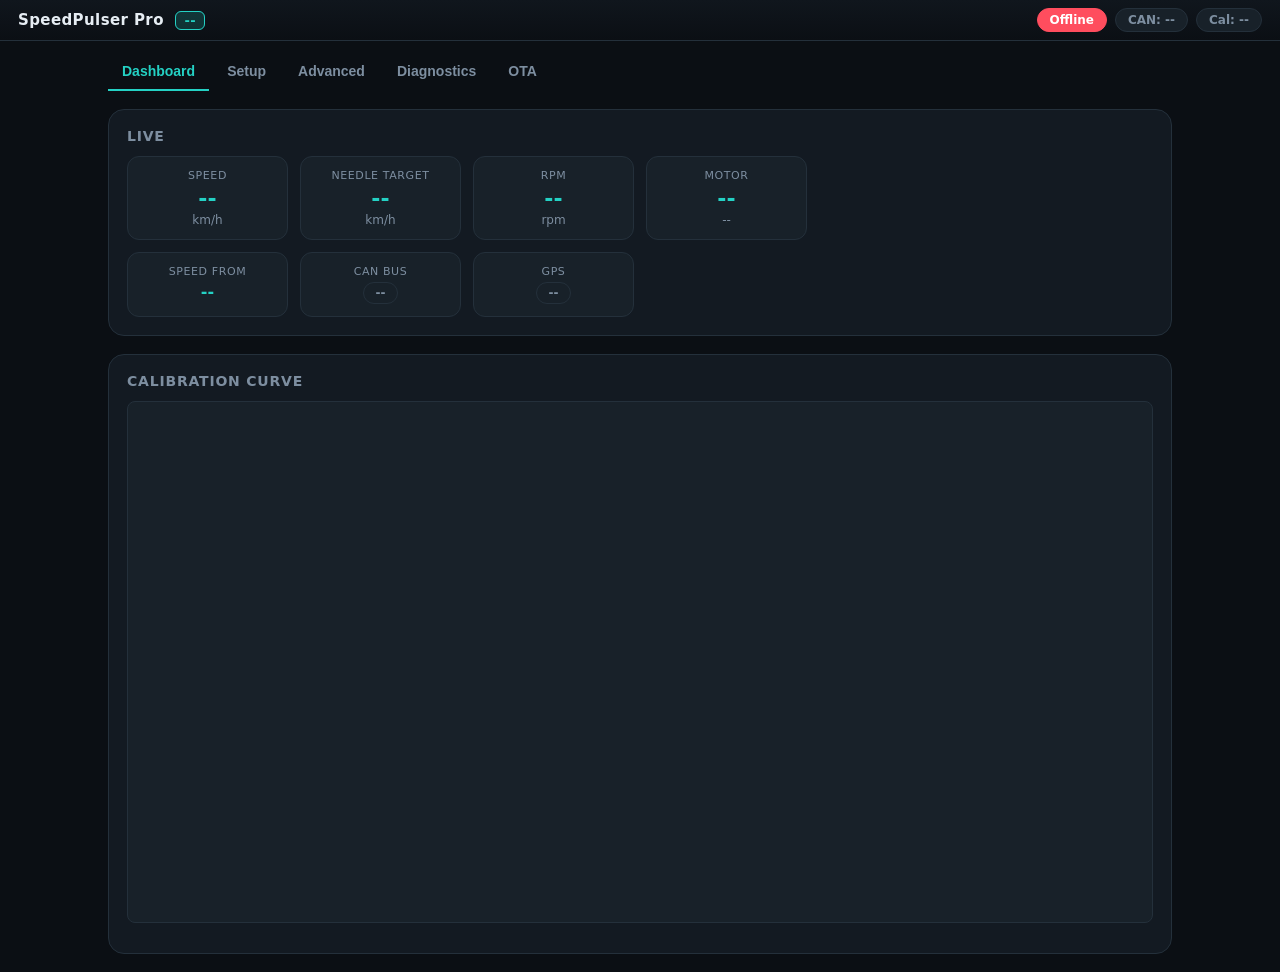
==== commit 1b87b048: "V5.09 source, README and images: exploded view with GPS, assembly and coupler GIFs, installation vid" ====
--- a/PlatformIO/data/index.html
+++ b/PlatformIO/data/index.html
@@ -7,827 +7,719 @@
     <meta http-equiv="Cache-Control" content="no-cache, no-store, must-revalidate">
     <meta http-equiv="Pragma" content="no-cache">
     <meta http-equiv="Expires" content="0">
-
-    <title>SpeedPulserPro</title>
-    <link rel="stylesheet" href="style.css?v=speedpulserpro-4.01.0">
+    <title>SpeedPulser Pro</title>
+    <link rel="stylesheet" href="style.css?v=5.09">
 </head>
 
 <body>
+    <header class="topbar">
+        <h1>SpeedPulser Pro <span class="brand-badge" id="firmwareBadge">--</span></h1>
+        <div class="status-bar">
+            <span class="status-badge" id="modeBadge">--</span>
+            <span class="status-badge" id="canBadge">CAN: --</span>
+            <span class="status-badge" id="calibrationBadge">Cal: --</span>
+        </div>
+    </header>
+
+    <nav class="nav-tabs">
+        <button class="nav-tab active" data-page="dashboard">Dashboard</button>
+        <button class="nav-tab" data-page="setup">Setup</button>
+        <button class="nav-tab" data-page="advanced"><span class="tab-long">Advanced</span><span class="tab-short">Adv.</span></button>
+        <button class="nav-tab" data-page="diagnostics"><span class="tab-long">Diagnostics</span><span class="tab-short">Diag.</span></button>
+        <button class="nav-tab" data-page="update">OTA</button>
+    </nav>
+
     <div class="container">
-        <header class="topbar">
-            <h1>SpeedPulserPro</h1>
-            <div class="status-bar">
-                <span class="status-badge" id="canStatus">CAN: --</span>
-                <span class="status-badge" id="broadcastStatus">Broadcast: --</span>
-                <span class="status-badge" id="calibrationStatus">Cal: --</span>
+
+        <!-- ================= DASHBOARD ================= -->
+        <div class="page active" id="dashboard-page">
+            <div class="mode-banner" id="testBanner" hidden>
+                <span id="testBannerText">Speed Test</span>
+                <button class="btn-secondary" id="testBannerStop">Stop</button>
             </div>
-        </header>
-
-        <nav class="nav-tabs">
-            <button class="nav-tab active" data-page="dashboard">Dashboard</button>
-            <button class="nav-tab" data-page="configuration">Configuration</button>
-            <button class="nav-tab" data-page="advanced">Advanced</button>
-            <button class="nav-tab" data-page="calibration">Calibration</button>
-            <button class="nav-tab" data-page="diag">Diagnostics</button>
-            <button class="nav-tab" data-page="ota">OTA</button>
-        </nav>
-
-        <div class="page active" id="dashboard-page">
+            <div class="alert-banner" id="alertBanner" hidden></div>
             <section class="card">
-                <h2>Live Data</h2>
+                <h2>Live</h2>
                 <div class="gauge-grid">
                     <div class="gauge">
-                        <div class="gauge-label">RPM (Final)</div>
-                        <div class="gauge-value" id="rpm">--</div>
-                        <div class="gauge-unit">RPM</div>
+                        <div class="gauge-label">Speed</div>
+                        <div class="gauge-value" id="liveInputSpeed">--</div>
+                        <div class="gauge-unit">km/h</div>
                     </div>
                     <div class="gauge">
-                        <div class="gauge-label" id="incomingSpeedLabel">Speed (Final)</div>
-                        <div class="gauge-value" id="speed">--</div>
-                        <div class="gauge-unit" id="speedUnit">KMH</div>
+                        <div class="gauge-label">Needle target</div>
+                        <div class="gauge-value" id="liveNeedleTarget">--</div>
+                        <div class="gauge-unit unit-dial">km/h</div>
                     </div>
                     <div class="gauge">
-                        <div class="gauge-label" id="motorDutyLabel">Motor Duty</div>
-                        <div class="gauge-value" id="motorDuty">--</div>
-                        <div class="gauge-unit">duty</div>
+                        <div class="gauge-label">RPM</div>
+                        <div class="gauge-value" id="liveRpm">--</div>
+                        <div class="gauge-unit">rpm</div>
+                    </div>
+                    <div class="gauge vc-only">
+                        <div class="gauge-label">Motor speed</div>
+                        <div class="gauge-value" id="liveMeasuredSpeed">--</div>
+                        <div class="gauge-unit unit-dial">km/h</div>
                     </div>
                     <div class="gauge">
-                        <div class="gauge-label">Speed Offset Type</div>
-                        <div class="gauge-value" id="speedOffsetType">--</div>
-                        <div class="gauge-unit">mode</div>
-                    </div>
-                    <div class="gauge">
-                        <div class="gauge-label">Current Speed Offset</div>
-                        <div class="gauge-value" id="currentSpeedOffset">--</div>
-                        <div class="gauge-unit" id="speedOffsetUnit">KMH</div>
-                    </div>
-                    <div class="gauge">
-                        <div class="gauge-label">Measured Speed</div>
-                        <div class="gauge-value" id="measuredSpeed">--</div>
-                        <div class="gauge-unit" id="measuredSpeedUnit">KMH</div>
-                    </div>
-                    <div class="gauge">
-                        <div class="gauge-label">PID Trim</div>
-                        <div class="gauge-value" id="pidCorrection">--</div>
-                        <div class="gauge-unit">duty</div>
-                    </div>
+                        <div class="gauge-label" id="liveMotorLabel">Motor</div>
+                        <div class="gauge-value" id="liveMotorOutput">--</div>
+                        <div class="gauge-unit" id="liveMotorUnit">--</div>
+                    </div>
+                </div>
+                <div class="status-grid" style="margin-top:12px;">
+                    <div class="status-item"><div class="status-label">Speed from</div><div class="status-value" id="liveSourceName">--</div></div>
+                    <div class="status-item"><div class="status-label">CAN bus</div><div class="status-value"><span class="pill" id="canPill">--</span></div></div>
+                    <div class="status-item"><div class="status-label">GPS</div><div class="status-value"><span class="pill" id="gpsPill">--</span></div></div>
                 </div>
             </section>
 
             <section class="card">
-                <h2>Calibration Curve</h2>
+                <h2 id="chartTitle">Calibration Curve</h2>
                 <div class="cal-graph-wrap">
-                    <canvas id="calCurveCanvas" class="cal-graph"></canvas>
-                </div>
-                <div class="cal-graph-legend">
-                    <span class="legend-item"><span class="legend-swatch point"></span>Current Duty/Speed</span>
-                </div>
-            </section>
-
-            <section class="card">
-                <h2>System Status</h2>
+                    <canvas id="chartCanvas" class="cal-graph"></canvas>
+                </div>
+                <div class="cal-graph-legend" id="chartLegend"></div>
+            </section>
+        </div>
+
+        <!-- ================= SETUP (in the order you set a unit up) ================= -->
+        <div class="page" id="setup-page">
+
+            <section class="card collapsible" id="boardCard">
+                <h2>1 · Board</h2>
                 <div class="status-grid">
-                    <div class="status-item">
-                        <div class="status-label">CAN Bus</div>
-                        <div class="status-value" id="canPresent">--</div>
-                    </div>
-                    <div class="status-item">
-                        <div class="status-label">GPS Status</div>
-                        <div class="status-value" id="gpsPresent">--</div>
-                    </div>
-                </div>
-            </section>
-
-            <section class="card">
-                <h2>Display Options</h2>
-                <p class="hint">Choose which readouts show as dial gauges instead of numbers. Saved in this browser.</p>
-                <div class="tile-opt-grid" id="gaugeCustomizer"></div>
-            </section>
-        </div>
-
-        <div class="page" id="configuration-page">
-            <section class="card">
-                <h2>Needle Sweep</h2>
-                <div class="form-group">
-                    <label>
-                        <input type="checkbox" id="hasNeedleSweep">
-                        Enable Needle Sweep
-                    </label>
-                </div>
-                <div class="input-group">
-                    <label>Sweep Speed (ms): <span id="sweepSpeed-display">18</span></label>
-                    <input type="range" id="sweepSpeed" min="0" max="50" step="1" value="18" class="slider">
-                </div>
-                <div class="input-group">
-                    <label>Speed Ramp Rate (higher = faster): <span id="stepSpeed-display">17</span></label>
-                    <input type="range" id="stepSpeed" min="1" max="50" step="1" value="17" class="slider">
-                </div>
-                <div class="input-group">
-                    <label>RPM Ramp Rate (higher = faster): <span id="stepRPM-display">14</span></label>
-                    <input type="range" id="stepRPM" min="1" max="50" step="1" value="14" class="slider">
-                </div>
-                <button class="btn-secondary" id="testNeedleSweep">Test Needle Sweep</button>
-            </section>
-
-            <section class="card">
-                <h2>Cluster Output</h2>
-                <div class="form-group">
-                    <label>
-                        <input type="checkbox" id="coilType" checked>
-                        Enable RPM Output (Ignition Coil Type)
-                    </label>
-                </div>
-                <div class="form-group">
-                    <label>
-                        <input type="checkbox" id="convertToMPH">
-                        Cluster in MPH
-                    </label>
-                </div>
-                <div class="input-group">
-                    <label>Motor Calibration</label>
-                    <select id="motorCalibration">
-                        <option value="1">Loading calibrations...</option>
+                    <div class="status-item"><div class="status-label">Board type</div><div class="status-value" id="boardTypeValue">--</div></div>
+                    <div class="status-item vc-only"><div class="status-label">Board test</div><div class="status-value"><span class="pill" id="boardTestPill">--</span></div></div>
+                    <div class="status-item vc-only"><div class="status-label">Motor rail</div><div class="status-value" id="boardRailValue">--</div></div>
+                </div>
+                <p class="hint vc-only" id="boardTestText">--</p>
+                <div class="button-group vc-only">
+                    <button class="btn-primary" id="boardTestBtn">Test Board</button>
+                </div>
+                <div class="input-group bias-only">
+                    <label>Speed input bias</label>
+                    <select data-key="speedInputBias">
+                        <option value="0">None (input floats)</option>
+                        <option value="1">Pull-up to 12 V (4.7 k)</option>
+                        <option value="2">Pull-down to GND (4.7 k)</option>
                     </select>
-                </div>
-            </section>
-
-            <section class="card">
-                <h2>Speed Limits</h2>
-                <div class="input-group">
-                    <label>Maximum Speed (km/h): <span id="maxSpeed-display">200</span></label>
-                    <input type="range" id="maxSpeed" min="0" max="400" step="5" value="200" class="slider">
-                </div>
-                <div class="input-group">
-                    <label>Maximum Hall Frequency (Hz): <span id="maxFreqHall-display">200</span></label>
-                    <input type="range" id="maxFreqHall" min="10" max="500" step="5" value="200" class="slider">
-                </div>
-                <button class="btn-secondary" id="resetMaxFreqHall">Reset Hall Frequency</button>
-                <div class="input-group">
-                    <label>Maximum VR Frequency (Hz): <span id="maxFreqVR-display">200</span></label>
-                    <input type="range" id="maxFreqVR" min="10" max="500" step="5" value="200" class="slider">
-                    <p class="hint">Variable-reluctance input frequency (Hz) that maps to Maximum Speed — the VR equivalent of the Hall setting.</p>
-                </div>
-            </section>
-
-            <section class="card">
-                <h2>Speed Offset</h2>
-                <div class="form-group">
-                    <label>
-                        <input type="checkbox" id="useSpeedOffsetCurve">
-                        Speed-Dependent Offset Curve (5 Points)
-                    </label>
-                </div>
-
-                <div id="globalOffsetSection">
-                    <div class="form-group">
-                        <label>
-                            <input type="checkbox" id="useGlobalSpeedOffset" checked>
-                            Enable Global Speed Offset
-                        </label>
-                    </div>
-                    <div class="form-group">
-                        <label>
-                            <input type="checkbox" id="speedOffsetPositive" checked>
-                            Positive Offset
-                        </label>
-                    </div>
+                    <p class="hint">Open-collector hall sensors need the 12 V pull-up; push-pull sources such as Can2Cluster
+                       or a sensor with its own resistor work with None.</p>
+                </div>
+                <details class="vc-only">
+                    <summary>What Test Board does</summary>
+                    <p class="hint">It stops the motor for a few seconds, steps the motor rail to 5, 7.5 and 10 V and reads
+                       each one back. A pass proves the voltage injection and the rail sense, and stores this board's own
+                       voltage line. Run it once on a new board, on a 12 V+ supply. The steps are on the Diagnostics page.</p>
+                </details>
+            </section>
+
+            <section class="card collapsible" id="speedCard">
+                <h2>2 · Cluster &amp; Speed Source</h2>
+                <div class="input-group">
+                    <label>Speed comes from</label>
+                    <select data-key="speedType" id="speedSourceSelect">
+                        <option value="Hall">Hall speed sensor</option>
+                        <option value="VR" class="vr-only">VR (variable reluctance) sensor</option>
+                        <option value="ECU">ECU (CAN)</option>
+                        <option value="ABS">ABS (CAN)</option>
+                        <option value="DSG">DSG (calculated from RPM + gear)</option>
+                        <option value="TP2.0">DSG over TP2.0</option>
+                        <option value="UDS">DSG over UDS</option>
+                        <option value="GPS">GPS</option>
+                        <option value="Custom CAN">Custom CAN frame</option>
+                    </select>
+                </div>
+                <div class="source-group" data-source="Hall">
                     <div class="input-group">
-                        <label>Global Speed Offset: <span id="speedOffset-display">0</span> km/h</label>
-                        <input type="range" id="speedOffset" min="0" max="50" step="1" value="0" class="slider">
-                    </div>
-                </div>
-
-                <div id="offsetCurveSection" style="display:none;">
+                        <label>Hall sensor</label>
+                        <select class="sensor-preset" data-preset-for="sensorPulsesPerKm">
+                            <option value="3600">VW / Audi gearbox sender (1 Hz = 1 km/h)</option>
+                            <option value="2485.5">4,000 pulses per mile</option>
+                            <option value="4971">8,000 pulses per mile</option>
+                            <option value="9942">16,000 pulses per mile</option>
+                            <option value="custom">Other (enter pulses per km)</option>
+                        </select>
+                    </div>
                     <div class="input-group">
-                        <label>Point 1 (0-50 km/h): <span id="curveOffset0-display">0</span> km/h</label>
-                        <input type="range" id="curveOffset0" min="-20" max="20" step="1" value="0" class="slider">
-                    </div>
+                        <label>Hall pulses per km</label>
+                        <input type="number" data-key="sensorPulsesPerKm" min="100" max="50000" step="0.1" value="3600">
+                        <p class="hint" data-scale-hint-for="sensorPulsesPerKm">--</p>
+                    </div>
+                </div>
+                <div class="source-group vr-only" data-source="VR">
                     <div class="input-group">
-                        <label>Point 2 (51-100 km/h): <span id="curveOffset1-display">0</span> km/h</label>
-                        <input type="range" id="curveOffset1" min="-20" max="20" step="1" value="0" class="slider">
+                        <label>VR sensor</label>
+                        <select class="sensor-preset" data-preset-for="vrPulsesPerKm">
+                            <option value="3600">1 Hz = 1 km/h</option>
+                            <option value="2485.5">4,000 pulses per mile</option>
+                            <option value="4971">8,000 pulses per mile</option>
+                            <option value="9942">16,000 pulses per mile</option>
+                            <option value="custom">Other (enter pulses per km)</option>
+                        </select>
                     </div>
                     <div class="input-group">
-                        <label>Point 3 (101-150 km/h): <span id="curveOffset2-display">0</span> km/h</label>
-                        <input type="range" id="curveOffset2" min="-20" max="20" step="1" value="0" class="slider">
-                    </div>
-                    <div class="input-group">
-                        <label>Point 4 (151-200 km/h): <span id="curveOffset3-display">0</span> km/h</label>
-                        <input type="range" id="curveOffset3" min="-20" max="20" step="1" value="0" class="slider">
-                    </div>
-                    <div class="input-group">
-                        <label>Point 5 (201+ km/h): <span id="curveOffset4-display">0</span> km/h</label>
-                        <input type="range" id="curveOffset4" min="-20" max="20" step="1" value="0" class="slider">
-                    </div>
-                    <p class="hint">One offset per fixed speed range — used instead of the global offset.</p>
-                </div>
-            </section>
-        </div>
-
-        <div class="page" id="advanced-page">
-            <section class="card">
-                <h2>Closed-Loop Feedback (PID)</h2>
-                <div class="form-group">
-                    <label>
-                        <input type="checkbox" id="feedbackEnable">
-                        Enable Closed-Loop Feedback
-                    </label>
-                </div>
-                <div class="form-group">
-                    <label>
-                        <input type="checkbox" id="reverseDirection">
-                        Reverse Motor Direction
-                    </label>
-                </div>
-                <p style="margin-top:0;">
-                    When enabled, the motor's own tacho pulse is compared to the requested
-                    speed and the PWM duty is trimmed so the motor tracks the target.
-                </p>
-                <div class="input-group">
-                    <label>Min Feedback Speed (km/h): <span id="feedbackMinSpeed-display">40</span></label>
-                    <input type="range" id="feedbackMinSpeed" min="0" max="100" value="40" class="slider">
-                    <p style="margin:0.25rem 0 0;font-size:0.85rem;opacity:0.8;">
-                        Below this target the loop runs open-loop (feed-forward only) to stop
-                        low-speed hunting. Set to 0 to always run closed-loop.
-                    </p>
-                </div>
-                <div class="input-group">
-                    <label>PID Kp</label>
-                    <input type="number" id="pidKp" min="0" max="10" step="0.01" value="0.15">
-                </div>
-                <div class="input-group">
-                    <label>PID Ki</label>
-                    <input type="number" id="pidKi" min="0" max="20" step="0.01" value="1.3">
-                </div>
-                <div class="input-group">
-                    <label>PID Kd</label>
-                    <input type="number" id="pidKd" min="0" max="10" step="0.01" value="0">
-                </div>
-                <div class="input-group">
-                    <label>PID Deadband (Hz): <span id="feedbackDeadband-display">1.5</span></label>
-                    <input type="range" id="feedbackDeadband" min="0" max="5" step="0.1" value="1.5" class="slider">
-                    <p style="margin:0.25rem 0 0;font-size:0.85rem;opacity:0.8;">
-                        Within this many Hz of target the P/D terms are silenced to stop
-                        needle hunting; the integral still trims out the last error.
-                        Lower = tighter tracking, higher = calmer needle. 0 = always full PID.
-                    </p>
-                </div>
-                <button class="btn-secondary" id="resetPidDefaults">Reset PID Defaults</button>
-                <div class="live-data-grid" style="margin-top:1rem;">
-                    <div class="live-data-item">
-                        <div class="live-data-label">Measured Speed</div>
-                        <div class="live-data-value" id="liveMeasuredSpeed">--</div>
-                    </div>
-                    <div class="live-data-item">
-                        <div class="live-data-label">PID Trim</div>
-                        <div class="live-data-value" id="livePidCorrection">--</div>
-                    </div>
-                    <div class="live-data-item">
-                        <div class="live-data-label">Tacho Freq (Hz)</div>
-                        <div class="live-data-value" id="liveMeasuredFreqHz">--</div>
-                    </div>
-                </div>
-            </section>
-
-            <section class="card" id="voltageControlCard" style="display:none;">
-                <h2>Motor Voltage Control (V4)</h2>
-                <p style="margin-top:0;">
-                    V4 boards drive the motor through a buck converter (voltage rail) plus a PWM
-                    "throttle". Mid-ranging holds the throttle near its nominal duty and trims the
-                    buck voltage so the motor tracks the target speed with maximum torque headroom.
-                </p>
-                <div class="form-group">
-                    <label>
-                        <input type="checkbox" id="voltageControlEnable">
-                        Enable Voltage Control (mid-ranging)
-                    </label>
-                    <p style="margin:0.25rem 0 0;font-size:0.85rem;opacity:0.8;">
-                        When off, the buck rail is held at maximum and the motor is driven by PWM only
-                        (legacy behaviour).
-                    </p>
-                </div>
-                <div class="input-group">
-                    <label>Nominal Throttle PWM: <span id="vcPwmNominal-display">0.70</span></label>
-                    <input type="range" id="vcPwmNominal" min="0.30" max="0.95" step="0.01" value="0.70" class="slider">
-                </div>
-                <div class="input-group">
-                    <label>Min Throttle PWM: <span id="vcPwmMin-display">0.15</span></label>
-                    <input type="range" id="vcPwmMin" min="0" max="0.50" step="0.01" value="0.15" class="slider">
-                </div>
-                <div class="input-group">
-                    <label>Min Motor Voltage: <span id="vcVoltMin-display">0.15</span></label>
-                    <input type="range" id="vcVoltMin" min="0" max="1" step="0.01" value="0.15" class="slider">
-                </div>
-                <div class="input-group">
-                    <label>Max Motor Voltage: <span id="vcVoltMax-display">1.00</span></label>
-                    <input type="range" id="vcVoltMax" min="0" max="1" step="0.01" value="1.00" class="slider">
-                </div>
-                <div class="input-group">
-                    <label>Voltage Trim Gain (Kv): <span id="vcVoltGain-display">0.50</span></label>
-                    <input type="range" id="vcVoltGain" min="0" max="2" step="0.05" value="0.50" class="slider">
-                </div>
-                <div class="input-group">
-                    <label>Inner PID Kp</label>
-                    <input type="number" id="vcKp" min="0" max="10" step="0.01" value="1.50">
-                </div>
-                <div class="input-group">
-                    <label>Inner PID Ki</label>
-                    <input type="number" id="vcKi" min="0" max="20" step="0.01" value="2.00">
-                </div>
-                <div class="input-group">
-                    <label>Inner PID Kd</label>
-                    <input type="number" id="vcKd" min="0" max="10" step="0.01" value="0.00">
-                </div>
-                <div class="input-group">
-                    <label>Cal Voltage (manual 0-1): <span id="tempVoltageCmd-display">0.00</span></label>
-                    <input type="range" id="tempVoltageCmd" min="0" max="1" step="0.01" value="0" class="slider">
-                    <p style="margin:0.25rem 0 0;font-size:0.85rem;opacity:0.8;">
-                        Used in Calibration Mode to lift the motor rail while jogging PWM duty.
-                    </p>
-                </div>
-                <div class="live-data-grid" style="margin-top:1rem;">
-                    <div class="live-data-item">
-                        <div class="live-data-label">Buck</div>
-                        <div class="live-data-value" id="liveBuckEnabled">--</div>
-                    </div>
-                    <div class="live-data-item">
-                        <div class="live-data-label">Motor Voltage</div>
-                        <div class="live-data-value" id="liveVoltageCmd">--</div>
-                    </div>
-                    <div class="live-data-item">
-                        <div class="live-data-label">Throttle PWM</div>
-                        <div class="live-data-value" id="livePwmFrac">--</div>
-                    </div>
-                </div>
-            </section>
-
-            <section class="card">
-                <h2>Broadcast Speed</h2>
-                <div class="form-group">
-                    <label>
-                        <input type="checkbox" id="broadcastSpeedEnabled">
-                        Enable Speed CAN Broadcast
-                    </label>
-                </div>
-                <div class="input-group">
-                    <label>CAN ID (Hex)</label>
-                    <input type="text" id="broadcastSpeedID" value="2C0" maxlength="3" placeholder="2C0">
-                </div>
-                <div class="input-group">
-                    <label>DLC</label>
-                    <input type="number" id="broadcastSpeedDLC" min="0" max="8" value="8">
-                </div>
-                <div class="input-group">
-                    <label>Low Byte Index (0-7)</label>
-                    <input type="number" id="broadcastSpeedLowByte" min="0" max="7" value="2">
-                </div>
-                <div class="input-group">
-                    <label>High Byte Index (0-7)</label>
-                    <input type="number" id="broadcastSpeedHighByte" min="0" max="7" value="3">
-                </div>
-                <div class="input-group">
-                    <label>Byte Order</label>
-                    <select id="broadcastSpeedLittleEndian">
-                        <option value="true">Little Endian</option>
-                        <option value="false">Big Endian</option>
-                    </select>
-                </div>
-                <div class="input-group">
-                    <label>Scale</label>
-                    <input type="number" id="broadcastSpeedScale" step="0.001" value="0.781">
-                </div>
-                <div class="input-group">
-                    <label>Offset</label>
-                    <input type="number" id="broadcastSpeedOffset" value="0">
-                </div>
-                <div class="input-group">
-                    <label>Template Bytes (0-255)</label>
-                    <div class="live-data-grid" style="grid-template-columns: repeat(4, minmax(0, 1fr)); gap: 0.5rem;">
-                        <input type="number" id="broadcastSpeedData0" min="0" max="255" value="0">
-                        <input type="number" id="broadcastSpeedData1" min="0" max="255" value="0">
-                        <input type="number" id="broadcastSpeedData2" min="0" max="255" value="0">
-                        <input type="number" id="broadcastSpeedData3" min="0" max="255" value="0">
-                        <input type="number" id="broadcastSpeedData4" min="0" max="255" value="0">
-                        <input type="number" id="broadcastSpeedData5" min="0" max="255" value="0">
-                        <input type="number" id="broadcastSpeedData6" min="0" max="255" value="0">
-                        <input type="number" id="broadcastSpeedData7" min="0" max="255" value="0">
-                    </div>
-                </div>
-                <div class="live-data-item" style="margin-top: 1rem;">
-                    <div class="live-data-label">Broadcasted Speed Value</div>
-                    <div class="live-data-value" id="liveBroadcastSpeedValue">--</div>
-                </div>
-            </section>
-
-            <section class="card">
-                <h2>GPS Update Rate</h2>
-                <div class="input-group">
-                    <label>GPS Update Rate</label>
-                    <select id="gpsRateSelect" style="margin-bottom: 0.5rem;">
-                        <option value="1">1 Hz</option>
-                        <option value="5">5 Hz</option>
-                        <option value="10">10 Hz</option>
-                        <option value="16">16 Hz</option>
-                    </select>
-                    <br>
-                    <button class="btn-secondary" id="setGpsRateBtn" style="margin-top: 0.5rem;">Set GPS Rate</button>
-                </div>
-                <div class="input-group">
-                    <span id="gpsRateResponse" style="color: #007a3d;"></span>
-                </div>
-                <div class="live-data-item" style="margin-top: 1rem;">
-                    <div class="live-data-label">GPS Updates/sec</div>
-                    <div class="live-data-value" id="liveGPSFrequency">--</div>
-                </div>
-            </section>
-
-            <section class="card">
-                <h2>Signal Filters</h2>
-                <div class="input-group">
-                    <label>Hall Speed Filter Samples (1-10): <span id="averageFilterHall-display">6</span></label>
-                    <input type="range" id="averageFilterHall" min="1" max="10" value="6" class="slider">
-                </div>
-                <div class="input-group">
-                    <label>RPM Filter Samples (1-10): <span id="averageFilterRPM-display">6</span></label>
-                    <input type="range" id="averageFilterRPM" min="1" max="10" value="6" class="slider">
-                </div>
-                <div class="input-group">
-                    <label>VR Speed Filter Samples (1-10): <span id="averageFilterVR-display">6</span></label>
-                    <input type="range" id="averageFilterVR" min="1" max="10" value="6" class="slider">
-                </div>
-            </section>
-
-            <section class="card">
-                <h2>CAN Analyser</h2>
-                <p style="margin-top: 0;">
-                    Forward all received CAN frames to SavvyCAN. WiFi and Serial modes are mutually exclusive.
-                    <br>WiFi (GVRET): connect SavvyCAN to <strong>192.168.4.1:23</strong>.
-                    <br>Serial (GVRET): select the COM port in SavvyCAN &mdash; baud is set automatically.
-                </p>
-                <div class="form-group">
-                    <label>
-                        <input type="checkbox" id="analyzerMode">
-                        SavvyCAN via WiFi
-                    </label>
-                </div>
-                <div class="form-group">
-                    <label>
-                        <input type="checkbox" id="analyzerSerial">
-                        SavvyCAN via Serial
-                    </label>
-                </div>
-            </section>
-
-            <section class="card">
-                <h2>Speed Selection</h2>
-                <div class="input-group">
-                    <label>Primary Speed Input</label>
-                    <select id="speedSource">
-                        <option value="Hall">Hall</option>
-                        <option value="VR">VR (Variable Reluctance)</option>
-                        <option value="ECU">ECU</option>
-                        <option value="ABS">ABS</option>
-                        <option value="DSG">DSG</option>
-                        <option value="TP2.0">TP2.0 (DSG)</option>
-                        <option value="UDS">UDS</option>
-                        <option value="GPS">GPS</option>
-                        <option value="Custom CAN">Custom CAN Input</option>
-                    </select>
-                </div>
-            </section>
-
-            <section class="card" id="customCANInputCard" style="display:none;">
-                <h2>Custom CAN Input</h2>
-                <div class="input-group">
-                    <label>CAN ID (Hex)</label>
-                    <input type="text" id="aftermarketSpeedID" value="200" maxlength="3" placeholder="200">
-                </div>
-                <div class="input-group">
-                    <label>Low Byte Index (0-7)</label>
-                    <input type="number" id="aftermarketSpeedLowByte" min="0" max="7" value="0">
-                </div>
-                <div class="input-group">
-                    <label>High Byte Index (0-7)</label>
-                    <input type="number" id="aftermarketSpeedHighByte" min="0" max="7" value="1">
-                </div>
-                <div class="input-group">
-                    <label>Byte Order</label>
-                    <select id="aftermarketSpeedLittleEndian">
-                        <option value="true">Little Endian</option>
-                        <option value="false">Big Endian</option>
-                    </select>
-                </div>
-                <div class="input-group">
-                    <label>Scale</label>
-                    <input type="number" id="aftermarketSpeedScale" step="0.001" value="1.000">
-                </div>
-                <div class="input-group">
-                    <label>Offset</label>
-                    <input type="number" id="aftermarketSpeedOffset" value="0">
-                </div>
-                <div class="live-data-item" style="margin-top: 1rem;">
-                    <div class="live-data-label">Parsed Custom CAN Speed</div>
-                    <div class="live-data-value" id="liveAftermarketSpeedCard">--</div>
-                </div>
-            </section>
-
-            <section class="card" id="dsgCalcCard" style="display:none;">
-                <h2>DSG Speed Calculation</h2>
-                <p class="hint">Speed = RPM &times; tire circumference &divide; (gear ratio &times; final drive &times; 60). Defaults are DQ250 02E ratios.</p>
-                <div class="input-group">
-                    <label>1st Gear Ratio</label>
-                    <input type="number" id="dsgRatio1" step="0.001" min="0.05" value="3.462">
-                </div>
-                <div class="input-group">
-                    <label>2nd Gear Ratio</label>
-                    <input type="number" id="dsgRatio2" step="0.001" min="0.05" value="2.050">
-                </div>
-                <div class="input-group">
-                    <label>3rd Gear Ratio</label>
-                    <input type="number" id="dsgRatio3" step="0.001" min="0.05" value="1.300">
-                </div>
-                <div class="input-group">
-                    <label>4th Gear Ratio</label>
-                    <input type="number" id="dsgRatio4" step="0.001" min="0.05" value="0.902">
-                </div>
-                <div class="input-group">
-                    <label>5th Gear Ratio</label>
-                    <input type="number" id="dsgRatio5" step="0.001" min="0.05" value="0.914">
-                </div>
-                <div class="input-group">
-                    <label>6th Gear Ratio</label>
-                    <input type="number" id="dsgRatio6" step="0.001" min="0.05" value="0.756">
-                </div>
-                <div class="input-group">
-                    <label>Final Drive (Gears 1-4)</label>
-                    <input type="number" id="dsgFinal14" step="0.001" min="0.05" value="4.118">
-                </div>
-                <div class="input-group">
-                    <label>Final Drive (Gears 5-6)</label>
-                    <input type="number" id="dsgFinal56" step="0.001" min="0.05" value="3.043">
-                </div>
-                <div class="input-group">
-                    <label>Tire Circumference (m)</label>
-                    <input type="number" id="dsgTireCirc" step="0.001" min="0.5" max="4" value="1.885">
-                </div>
-                <div class="live-data-item" style="margin-top: 1rem;">
-                    <div class="live-data-label">Calculated DSG Speed</div>
-                    <div class="live-data-value" id="liveDSGSpeedCard">--</div>
-                </div>
-            </section>
-
-            <section class="card">
-                <h2>RPM Selection</h2>
-                <div class="input-group">
-                    <label>Primary RPM Input</label>
-                    <select id="rpmSource">
-                        <option value="Hall">Hall</option>
+                        <label>VR pulses per km</label>
+                        <input type="number" data-key="vrPulsesPerKm" min="100" max="50000" step="0.1" value="3600">
+                        <p class="hint" data-scale-hint-for="vrPulsesPerKm">--</p>
+                    </div>
+                </div>
+                <div class="source-group" data-source="Custom CAN">
+                    <div class="input-group"><label>CAN ID (hex, 11-bit)</label>
+                        <input type="text" data-key="aftermarketSpeedID" data-hex maxlength="3" placeholder="200"></div>
+                    <div class="input-group"><label>Low byte (0-7)</label>
+                        <input type="number" data-key="aftermarketSpeedLowByte" min="0" max="7"></div>
+                    <div class="input-group"><label>High byte (0-7)</label>
+                        <input type="number" data-key="aftermarketSpeedHighByte" min="0" max="7"></div>
+                    <div class="input-group"><label>Byte order</label>
+                        <select data-key="aftermarketSpeedLittleEndian" data-bool>
+                            <option value="true">Little endian</option><option value="false">Big endian</option></select></div>
+                    <div class="input-group"><label>Scale</label>
+                        <input type="number" data-key="aftermarketSpeedScale" step="0.001"></div>
+                    <div class="input-group"><label>Offset</label>
+                        <input type="number" data-key="aftermarketSpeedOffset"></div>
+                    <p class="hint">km/h = raw × scale + offset. Parsed now: <strong id="customCanSpeedValue">--</strong></p>
+                </div>
+                <div class="source-group" data-source="DSG">
+                    <p class="hint">Speed = RPM × tyre circumference ÷ (gear ratio × final drive × 60). Defaults are DQ250 02E.</p>
+                    <div class="status-grid">
+                        <div class="input-group"><label>1st</label><input type="number" data-key="dsgRatio1" step="0.001" min="0.05"></div>
+                        <div class="input-group"><label>2nd</label><input type="number" data-key="dsgRatio2" step="0.001" min="0.05"></div>
+                        <div class="input-group"><label>3rd</label><input type="number" data-key="dsgRatio3" step="0.001" min="0.05"></div>
+                        <div class="input-group"><label>4th</label><input type="number" data-key="dsgRatio4" step="0.001" min="0.05"></div>
+                        <div class="input-group"><label>5th</label><input type="number" data-key="dsgRatio5" step="0.001" min="0.05"></div>
+                        <div class="input-group"><label>6th</label><input type="number" data-key="dsgRatio6" step="0.001" min="0.05"></div>
+                        <div class="input-group"><label>Final 1-4</label><input type="number" data-key="dsgFinal14" step="0.001" min="0.05"></div>
+                        <div class="input-group"><label>Final 5-6</label><input type="number" data-key="dsgFinal56" step="0.001" min="0.05"></div>
+                        <div class="input-group"><label>Tyre (m)</label><input type="number" data-key="dsgTireCirc" step="0.001" min="0.5" max="4"></div>
+                    </div>
+                    <p class="hint">Calculated now: <strong id="dsgSpeedValue">--</strong> km/h</p>
+                </div>
+                <div class="input-group">
+                    <label>Maximum speed (km/h): <span data-display-for="maxSpeed">200</span></label>
+                    <input type="range" data-key="maxSpeed" min="20" max="400" step="5" value="200">
+                </div>
+                <div class="input-group">
+                    <label>Smoothing (hall / VR): <span data-display-for="inputSmoothingMs">200 ms</span></label>
+                    <input type="range" data-key="inputSmoothingMs" min="50" max="1000" step="10" value="200">
+                </div>
+                <div class="form-group">
+                    <label><input type="checkbox" data-key="reverseDirection"> Reverse motor direction</label>
+                    <label><input type="checkbox" data-key="clusterInMph"> The dial reads mph</label>
+                </div>
+                <details>
+                    <summary>More</summary>
+                    <p class="hint">Pulses per km = pulses per mile ÷ 1.609. The needle stops at Maximum speed or at the
+                       top calibration mark, whichever is lower. CAN, GPS and DSG drop to 0 if they stop updating.
+                       Reverse only changes with the motor stopped.</p>
+                </details>
+            </section>
+
+            <section class="card collapsible" id="tachCard">
+                <h2>3 · Tacho (RPM)</h2>
+                <div class="form-group">
+                    <label><input type="checkbox" data-key="coilType"> Drive the tacho output (ignition-coil type)</label>
+                </div>
+                <div class="input-group">
+                    <label>RPM comes from</label>
+                    <select data-key="rpmType">
+                        <option value="Hall">RPM input pin</option>
                         <option value="CAN">CAN</option>
                     </select>
                 </div>
                 <div class="input-group">
-                    <label>Cluster Frequency Limit: <span id="maxRPM-display">230</span> Hz</label>
-                    <input type="range" id="maxRPM" min="50" max="500" step="5" value="230" class="slider">
-                </div>
-                <button class="btn-secondary" id="resetMaxRPM">Reset Cluster Frequency Limit</button>
-                <div class="input-group">
-                    <label>Cluster RPM Limit: <span id="clusterRPMLimit-display">7000</span> RPM</label>
-                    <input type="range" id="clusterRPMLimit" min="1000" max="10000" step="5" value="7000" class="slider">
-                </div>
-                <button class="btn-secondary" id="resetClusterRPMLimit">Reset Cluster RPM Limit</button>
-            </section>
-        </div>
-
-        <div class="page" id="calibration-page">
-            <section class="card" id="calBuilderCard">
-                <h2>Calibration Builder</h2>
-                <p class="hint">
-                    Enable Calibration Mode, jog to Max Duty and adjust the potentiometer to reach
-                    your Max Cluster Speed. Then jog each duty until the needle sits exactly on a
-                    speed mark, choose that speed below and click Capture. Repeat for each major
-                    speed, then Generate &amp; Apply, then Save.
-                </p>
-
-                <div class="form-group">
-                    <label>
-                        <input type="checkbox" id="testCal">
-                        Enable Calibration Mode
-                    </label>
-                </div>
-
-                <div class="form-group">
-                    <label>
-                        <input type="checkbox" id="calConvertToMPH">
-                        Cluster in MPH
-                    </label>
-                </div>
-
+                    <label>Tacho full scale (Hz): <span data-display-for="maxRPM">230</span></label>
+                    <input type="range" data-key="maxRPM" min="10" max="1000" step="5" value="230">
+                </div>
+                <div class="input-group">
+                    <label>Tacho full scale (RPM): <span data-display-for="clusterRPMLimit">7000</span></label>
+                    <input type="range" data-key="clusterRPMLimit" min="1000" max="12000" step="50" value="7000">
+                </div>
+                <div class="input-group">
+                    <label>RPM smoothing (samples): <span data-display-for="averageFilterRPM">6</span></label>
+                    <input type="range" data-key="averageFilterRPM" min="1" max="10" step="1" value="6">
+                </div>
+                <p class="hint">The RPM input pin is passed to the tacho 1:1 in Hz. CAN RPM (and Test RPM) is scaled so
+                   <em>full scale RPM</em> gives <em>full scale Hz</em>.</p>
+            </section>
+
+            <section class="card collapsible vc-only" id="driveCalCard">
+                <h2>4 · Calibrate (Drive Calibration)</h2>
+                <ol class="cal-steps">
+                    <li>Tick <strong>Calibration Mode</strong>.</li>
+                    <li>Raise the <strong>Drive</strong> until the needle is on your top mark, wait for
+                        <em>Steady</em>, enter it and <strong>Capture Mark</strong>. A low one (e.g. 40) too.</li>
+                    <li><strong>Auto Fill</strong> measures the rest (1-2 minutes).</li>
+                </ol>
+                <div class="form-group">
+                    <label><input type="checkbox" data-key="calibrationModeOn"> Calibration Mode</label>
+                </div>
+                <div class="input-group">
+                    <label>Drive: <span id="calibrationDriveValue">0.00 V</span></label>
+                    <div class="stepper-row">
+                        <button class="stepper-btn coarse needs-cal-mode" data-drive-step="-0.5">−0.5</button>
+                        <button class="stepper-btn needs-cal-mode" data-drive-step="-0.1">−0.1</button>
+                        <button class="stepper-btn fine needs-cal-mode" data-drive-step="-0.02">−0.02</button>
+                        <button class="stepper-btn fine needs-cal-mode" data-drive-step="0.02">+0.02</button>
+                        <button class="stepper-btn needs-cal-mode" data-drive-step="0.1">+0.1</button>
+                        <button class="stepper-btn coarse needs-cal-mode" data-drive-step="0.5">+0.5</button>
+                    </div>
+                    <input type="range" id="calibrationDriveBar" class="readonly-range" min="0" max="12" step="0.01"
+                           value="0" disabled tabindex="-1" aria-label="Current drive (adjust with the buttons)">
+                </div>
+                <div class="input-group">
+                    <label>Speed the needle is showing (<span class="unit-dial">km/h</span>)</label>
+                    <div class="vc-capture-row">
+                        <input type="number" id="markSpeedInput" min="1" max="400" step="1" placeholder="e.g. 200">
+                        <button class="btn-primary needs-cal-mode" id="captureMarkBtn">Capture Mark</button>
+                    </div>
+                </div>
+                <p class="hint vc-cal-hint" id="calibrationHint"></p>
+                <div class="cal-actions">
+                    <button class="btn-primary" id="autoFillBtn">Auto Fill</button>
+                    <button class="btn-secondary" id="autoFillStopBtn" hidden>Stop Auto Fill</button>
+                    <button class="btn-secondary" id="restoreCalBtn" disabled>Restore Previous</button>
+                </div>
+                <p class="hint vc-cal-hint" id="autoFillMessage"></p>
+                <div class="status-grid vc-readouts">
+                    <div class="status-item"><div class="status-label">Drive</div><div class="status-value" id="driveReadout">--</div></div>
+                    <div class="status-item"><div class="status-label">Rail set</div><div class="status-value" id="railSetReadout">--</div></div>
+                    <div class="status-item"><div class="status-label">Rail measured</div><div class="status-value" id="railMeasuredReadout">--</div></div>
+                    <div class="status-item"><div class="status-label">PWM</div><div class="status-value" id="pwmReadout">--</div></div>
+                    <div class="status-item"><div class="status-label">Motor (Hz)</div><div class="status-value" id="motorHzReadout">--</div></div>
+                    <div class="status-item"><div class="status-label">Motor</div><div class="status-value" id="steadyReadout">--</div></div>
+                </div>
+                <table class="bt-table">
+                    <thead><tr><th>Mark</th><th>Set by</th><th>Motor Hz</th><th>Drive</th><th>Rail × PWM</th><th></th></tr></thead>
+                    <tbody id="driveMarkRows"></tbody>
+                </table>
+                <p class="hint" id="driveCalSummary">Not calibrated.</p>
+                <div class="button-group">
+                    <button class="btn-secondary needs-cal-mode" id="clearMarksBtn">Clear All Marks</button>
+                </div>
+                <details>
+                    <summary>More</summary>
+                    <p class="hint">Auto Fill keeps your <span class="pill ok">eye</span> marks, clears the
+                       <span class="pill">auto</span> ones and measures new ones in between, never faster than the top
+                       mark. Stopping it puts the old table back; <strong>Restore Previous</strong> swaps back after a run.
+                       A mark that wasn't really set by eye: tap its pill to make it auto. A speed still off? Put the
+                       needle on it and capture it.</p>
+                </details>
+            </section>
+
+            <section class="card collapsible legacy-only" id="presetCard">
+                <h2>4 · Calibrate (Preset or Calibration Builder)</h2>
+                <div class="input-group">
+                    <label>Cluster preset</label>
+                    <select data-key="presetId" id="presetSelect"><option value="1">Loading…</option></select>
+                </div>
+                <p class="hint">No preset fits? Build your own below.</p>
+                <h3 class="cal-subhead">Calibration Builder</h3>
+                <ol class="cal-steps">
+                    <li>Tick <strong>Calibration Mode</strong>, press <strong>−1</strong> once (it wraps to full duty)
+                        and turn the pot on the board until the needle reads the top speed.</li>
+                    <li>Step the duty until the needle is on a mark, pick that speed and <strong>Capture</strong>.
+                        Repeat across the dial.</li>
+                    <li><strong>Save &amp; Use</strong>.</li>
+                </ol>
+                <div class="form-group">
+                    <label><input type="checkbox" data-key="calibrationModeOn"> Calibration Mode</label>
+                </div>
                 <div class="cal-duty-readout">
                     <div class="cal-duty-value"><span id="calDutyNow">0</span> <small>/ 4095</small></div>
                     <div class="cal-duty-sub"><span id="calDutyPct">0.0</span>% duty</div>
                 </div>
-
                 <div class="stepper-row">
-                    <button class="stepper-btn coarse" data-jog="-50">&minus;50</button>
-                    <button class="stepper-btn" data-jog="-10">&minus;10</button>
-                    <button class="stepper-btn fine" data-jog="-1">&minus;1</button>
-                    <button class="stepper-btn fine" data-jog="1">+1</button>
-                    <button class="stepper-btn" data-jog="10">+10</button>
-                    <button class="stepper-btn coarse" data-jog="50">+50</button>
-                </div>
-
-                <div class="input-group" style="margin-top:1rem;">
-                    <label>Target speed for this point (<span id="calUnitLabel">km/h</span>)</label>
+                    <button class="stepper-btn coarse needs-cal-mode" data-jog="-50">−50</button>
+                    <button class="stepper-btn needs-cal-mode" data-jog="-10">−10</button>
+                    <button class="stepper-btn fine needs-cal-mode" data-jog="-1">−1</button>
+                    <button class="stepper-btn fine needs-cal-mode" data-jog="1">+1</button>
+                    <button class="stepper-btn needs-cal-mode" data-jog="10">+10</button>
+                    <button class="stepper-btn coarse needs-cal-mode" data-jog="50">+50</button>
+                </div>
+                <div class="input-group" style="margin-top:12px;">
+                    <label>Speed for this point (<span class="unit-dial">km/h</span>)</label>
                     <div class="chip-grid" id="calTargetChips"></div>
-                    <input type="number" id="calTargetSpeed" min="0" max="400" step="1" value="0"
-                           style="margin-top:0.75rem;">
-                </div>
-
-                <button class="btn-secondary" id="calCaptureBtn">＋ Capture Point (<span id="calCaptureSpeed">0</span> @ <span id="calCaptureDuty">0</span>)</button>
-
-                <h3 class="cal-subhead">Captured Points</h3>
-                <div class="cal-points" id="calPointsList">
-                    <p class="hint">No points captured yet.</p>
-                </div>
-
-                <div class="input-group" style="margin-top:1rem;">
-                    <label>Calibration Name</label>
-                    <input type="text" id="calName" maxlength="39" placeholder="e.g. VW VDO 90mph — Adam">
-                </div>
-
-                <div class="cal-action-grid">
-                    <button class="btn-secondary" id="calApplyBtn">Generate &amp; Apply</button>
-                    <button class="btn-secondary" id="calSaveBtn">Save to Device</button>
-                    <button class="btn-secondary" id="calClearBtn">Clear All</button>
-                </div>
-            </section>
-
+                    <input type="number" id="calTargetSpeed" min="1" max="400" step="1" value="10">
+                </div>
+                <div class="button-group">
+                    <button class="btn-primary needs-cal-mode" id="calCaptureBtn">Capture (<span id="calCaptureSpeed">10</span> @ <span id="calCaptureDuty">0</span>)</button>
+                </div>
+                <h3 class="cal-subhead">Captured points</h3>
+                <div class="cal-points" id="calPointsList"><p class="hint">No points captured yet.</p></div>
+                <div class="input-group">
+                    <label>Calibration name</label>
+                    <input type="text" id="calName" maxlength="39" placeholder="e.g. VW Bay VDO 90mph">
+                </div>
+                <div class="button-group">
+                    <button class="btn-primary needs-cal-mode" id="calSaveBtn">Save &amp; Use</button>
+                    <button class="btn-secondary needs-cal-mode" id="calClearBtn">Clear All</button>
+                </div>
+            </section>
+
+            <section class="card collapsible" id="testCard">
+                <h2>5 · Check with Speed Test / RPM Test</h2>
+                <div class="form-group">
+                    <label><input type="checkbox" data-key="speedTestOn"> Speed Test</label>
+                </div>
+                <div class="input-group">
+                    <label>Test speed (km/h): <span data-display-for="speedTestKph">0</span></label>
+                    <input type="range" data-key="speedTestKph" min="0" max="400" step="1" value="0">
+                </div>
+                <p class="hint" id="speedTestHint">Needle target: --</p>
+                <div class="form-group">
+                    <label><input type="checkbox" data-key="rpmTestOn"> RPM Test (the tacho follows the slider)</label>
+                </div>
+                <div class="input-group">
+                    <label>Test RPM: <span data-display-for="rpmTestRpm">0</span></label>
+                    <input type="range" data-key="rpmTestRpm" min="0" max="10000" step="50" value="0">
+                </div>
+            </section>
+
+            <section class="card collapsible" id="offsetCard">
+                <h2>6 · Fine-tune (Speed Offset)</h2>
+                <div class="form-group">
+                    <label><input type="checkbox" data-key="useSpeedOffsetCurve"> Different offset at different speeds</label>
+                </div>
+                <div class="input-group" id="globalOffsetGroup">
+                    <label>Offset (km/h): <span data-display-for="globalSpeedOffsetKph">0</span></label>
+                    <input type="range" data-key="globalSpeedOffsetKph" min="-50" max="50" step="1" value="0">
+                </div>
+                <div id="offsetCurveGroup" hidden>
+                    <div class="input-group"><label>At 25 km/h: <span data-display-for="curveOffset0">0</span></label>
+                        <input type="range" data-key="curveOffset0" min="-20" max="20" step="1" value="0"></div>
+                    <div class="input-group"><label>At 75 km/h: <span data-display-for="curveOffset1">0</span></label>
+                        <input type="range" data-key="curveOffset1" min="-20" max="20" step="1" value="0"></div>
+                    <div class="input-group"><label>At 125 km/h: <span data-display-for="curveOffset2">0</span></label>
+                        <input type="range" data-key="curveOffset2" min="-20" max="20" step="1" value="0"></div>
+                    <div class="input-group"><label>At 175 km/h: <span data-display-for="curveOffset3">0</span></label>
+                        <input type="range" data-key="curveOffset3" min="-20" max="20" step="1" value="0"></div>
+                    <div class="input-group"><label>At 225 km/h: <span data-display-for="curveOffset4">0</span></label>
+                        <input type="range" data-key="curveOffset4" min="-20" max="20" step="1" value="0"></div>
+                </div>
+                <p class="hint">km/h added to the speed (also in Speed Test).</p>
+            </section>
+
+            <section class="card collapsible" id="sweepCard">
+                <h2>7 · Needle Sweep</h2>
+                <div class="form-group">
+                    <label><input type="checkbox" data-key="needleSweepOnBoot"> Sweep both needles at power-up</label>
+                </div>
+                <div class="input-group">
+                    <label>Sweep pace: <span data-display-for="needleSweepSpeed">18</span> ms per km/h or mph (higher = slower)</label>
+                    <input type="range" data-key="needleSweepSpeed" min="1" max="50" step="1" value="18">
+                </div>
+                <div class="input-group">
+                    <label>Speed needle rate (higher = faster): <span data-display-for="stepSpeed">17</span></label>
+                    <input type="range" data-key="stepSpeed" min="1" max="50" step="1" value="17">
+                </div>
+                <div class="input-group">
+                    <label>Tacho needle rate (higher = faster): <span data-display-for="stepRPM">14</span></label>
+                    <input type="range" data-key="stepRPM" min="1" max="50" step="1" value="14">
+                </div>
+                <div class="button-group">
+                    <button class="btn-secondary" id="needleSweepBtn">Test Sweep</button>
+                </div>
+                <p class="hint">Car stopped only. The speed needle sweeps the calibrated range of the dial.</p>
+            </section>
+        </div>
+
+        <!-- ================= ADVANCED ================= -->
+        <div class="page" id="advanced-page">
+            <section class="card collapsible vc-only" id="feedbackCard">
+                <h2>Feedback</h2>
+                <div class="form-group">
+                    <label><input type="checkbox" data-key="feedbackEnable"> Hold the calibrated motor speed (feedback)</label>
+                </div>
+                <div class="input-group">
+                    <label>Off below (<span class="unit-dial">km/h</span>): <span data-display-for="feedbackMinSpeed">8</span></label>
+                    <input type="range" data-key="feedbackMinSpeed" min="0" max="100" step="1" value="8">
+                </div>
+                <div class="input-group">
+                    <label>Deadband: <span data-display-for="feedbackDeadband">0.3 Hz</span></label>
+                    <input type="range" data-key="feedbackDeadband" min="0" max="5" step="0.1" value="0.3">
+                </div>
+                <div class="input-group">
+                    <label>Trim gain: <span data-display-for="trimGain">2.00</span></label>
+                    <input type="range" data-key="trimGain" min="0" max="5" step="0.05" value="2.00">
+                </div>
+                <div class="input-group">
+                    <label>Trim limit: <span data-display-for="trimLimit">±40%</span></label>
+                    <input type="range" data-key="trimLimit" min="0" max="0.5" step="0.01" value="0.40">
+                </div>
+                <div class="button-group">
+                    <button class="btn-secondary" id="resetFeedbackBtn">Reset Feedback Defaults</button>
+                </div>
+                <p class="hint">Nudges the drive to hold each mark's motor speed against load and temperature,
+                   within the trim limit and never past the top mark. If the motor feedback is lost it switches itself
+                   off. Defaults: gain 2.0, limit ±40%, deadband 0.3 Hz, off below 8.</p>
+            </section>
+
+            <section class="card collapsible vc-only" id="motorVoltageCard">
+                <h2>Motor Voltage</h2>
+                <div class="input-group">
+                    <label>Nominal PWM: <span data-display-for="pwmNominal">80%</span></label>
+                    <input type="range" class="needs-cal-mode" data-key="pwmNominal" min="0.2" max="1" step="0.01" value="0.80">
+                </div>
+                <div class="input-group">
+                    <label>Minimum rail: <span data-display-for="railMinV">4.8 V</span></label>
+                    <input type="range" class="needs-cal-mode" data-key="railMinV" min="3" max="12" step="0.1" value="4.8">
+                </div>
+                <div class="input-group">
+                    <label>Maximum rail: <span data-display-for="railMaxV">8.0 V</span></label>
+                    <input type="range" class="needs-cal-mode" data-key="railMaxV" min="3" max="12" step="0.1" value="8.0">
+                </div>
+                <p class="hint">Changed in Calibration Mode only. Afterwards, run Auto Fill again.</p>
+                <details>
+                    <summary>More</summary>
+                    <p class="hint">Drive = rail × PWM. Low down the rail stays at Minimum rail and the PWM falls;
+                       above Minimum rail × Nominal PWM the rail rises, up to Maximum rail (the top of the drive).
+                       Raise Maximum rail if the needle can't reach the top of a fast dial. The motor needs about
+                       4.8 V to run smoothly at low speed.</p>
+                </details>
+            </section>
+
+            <section class="card collapsible" id="broadcastCard">
+                <h2>Broadcast Speed on CAN</h2>
+                <div class="form-group">
+                    <label><input type="checkbox" data-key="broadcastSpeedEnabled"> Send the speed as a CAN frame</label>
+                </div>
+                <div class="status-grid">
+                    <div class="input-group"><label>CAN ID (hex)</label><input type="text" data-key="broadcastSpeedID" data-hex maxlength="3"></div>
+                    <div class="input-group"><label>DLC</label><input type="number" data-key="broadcastSpeedDLC" min="0" max="8"></div>
+                    <div class="input-group"><label>Low byte</label><input type="number" data-key="broadcastSpeedLowByte" min="0" max="7"></div>
+                    <div class="input-group"><label>High byte</label><input type="number" data-key="broadcastSpeedHighByte" min="0" max="7"></div>
+                    <div class="input-group"><label>Byte order</label>
+                        <select data-key="broadcastSpeedLittleEndian" data-bool><option value="true">Little endian</option><option value="false">Big endian</option></select></div>
+                    <div class="input-group"><label>Scale</label><input type="number" data-key="broadcastSpeedScale" step="0.001"></div>
+                    <div class="input-group"><label>Offset</label><input type="number" data-key="broadcastSpeedOffset"></div>
+                </div>
+                <label>Template bytes (0-255)</label>
+                <div class="byte-grid">
+                    <input type="number" data-key="broadcastSpeedData0" min="0" max="255">
+                    <input type="number" data-key="broadcastSpeedData1" min="0" max="255">
+                    <input type="number" data-key="broadcastSpeedData2" min="0" max="255">
+                    <input type="number" data-key="broadcastSpeedData3" min="0" max="255">
+                    <input type="number" data-key="broadcastSpeedData4" min="0" max="255">
+                    <input type="number" data-key="broadcastSpeedData5" min="0" max="255">
+                    <input type="number" data-key="broadcastSpeedData6" min="0" max="255">
+                    <input type="number" data-key="broadcastSpeedData7" min="0" max="255">
+                </div>
+                <p class="hint">Sending now: <strong id="broadcastValue">--</strong></p>
+            </section>
+
+            <section class="card collapsible" id="gpsCard">
+                <h2>GPS Update Rate</h2>
+                <div class="vc-capture-row">
+                    <select id="gpsRateSelect">
+                        <option value="1">1 Hz</option><option value="5">5 Hz</option>
+                        <option value="10">10 Hz</option><option value="16">16 Hz</option>
+                    </select>
+                    <button class="btn-secondary" id="gpsRateBtn">Set GPS Rate</button>
+                </div>
+                <p class="hint" id="gpsRateMessage">&nbsp;</p>
+                <p class="hint">Updates per second now: <strong id="gpsFrequencyValue">--</strong></p>
+            </section>
+
+            <section class="card collapsible" id="analyserCard">
+                <h2>CAN Analyser (SavvyCAN)</h2>
+                <div class="form-group">
+                    <label><input type="checkbox" data-key="analyzerMode"> SavvyCAN over WiFi (GVRET, port 23)</label>
+                </div>
+                <div class="form-group">
+                    <label><input type="checkbox" data-key="analyzerSerial"> SavvyCAN over USB serial (GVRET)</label>
+                </div>
+                <p class="hint">Forwards every received CAN frame. WiFi and serial are either / or.</p>
+            </section>
+
+            <section class="card collapsible" id="exportCard">
+                <h2>Export / Import</h2>
+                <div class="button-group">
+                    <button class="btn-primary vc-only" id="exportVoltageBtn">Export Calibration</button>
+                    <button class="btn-primary legacy-only" id="exportPwmBtn">Export Calibration</button>
+                    <button class="btn-secondary legacy-only" id="exportCArrayBtn">Export as Firmware Preset</button>
+                    <button class="btn-secondary" id="importBtn">Import File</button>
+                </div>
+                <input type="file" id="importFile" accept=".txt,text/plain" hidden>
+                <textarea id="calibrationText" class="cal-textarea" rows="6" readonly
+                          placeholder="Exported / imported calibration text appears here."></textarea>
+                <p class="hint">Import loads either kind of file. Tick Calibration Mode first.</p>
+            </section>
+
+            <section class="card collapsible" id="displayCard">
+                <h2>Display Options</h2>
+                <p class="hint">Dashboard readouts shown as dials (this browser).</p>
+                <div class="tile-opt-grid" id="gaugeOptions"></div>
+            </section>
+        </div>
+
+        <!-- ================= DIAGNOSTICS ================= -->
+        <div class="page" id="diagnostics-page">
+            <section class="card collapsible" id="inputsCard" data-open-by-default>
+                <h2>Live Values (all inputs)</h2>
+                <div class="status-grid">
+                    <div class="status-item" data-speed-source="Hall"><div class="status-label">Hall</div><div class="status-value" id="diagHall">--</div></div>
+                    <div class="status-item vr-only" data-speed-source="VR"><div class="status-label">VR</div><div class="status-value" id="diagVR">--</div></div>
+                    <div class="status-item" data-speed-source="ECU"><div class="status-label">ECU</div><div class="status-value" id="diagECU">--</div></div>
+                    <div class="status-item" data-speed-source="ABS"><div class="status-label">ABS</div><div class="status-value" id="diagABS">--</div></div>
+                    <div class="status-item" data-speed-source="DSG"><div class="status-label">DSG</div><div class="status-value" id="diagDSG">--</div></div>
+                    <div class="status-item" data-speed-source="TP2.0"><div class="status-label">TP2.0</div><div class="status-value" id="diagTP20">--</div></div>
+                    <div class="status-item" data-speed-source="UDS"><div class="status-label">UDS</div><div class="status-value" id="diagUDS">--</div></div>
+                    <div class="status-item" data-speed-source="GPS"><div class="status-label">GPS</div><div class="status-value" id="diagGPS">--</div></div>
+                    <div class="status-item" data-speed-source="Custom CAN"><div class="status-label">Custom CAN</div><div class="status-value" id="diagCustomCAN">--</div></div>
+                    <div class="status-item" data-rpm-source="Hall"><div class="status-label">RPM input</div><div class="status-value" id="diagRpmHall">--</div></div>
+                    <div class="status-item" data-rpm-source="CAN"><div class="status-label">RPM CAN</div><div class="status-value" id="diagRpmCan">--</div></div>
+                    <div class="status-item"><div class="status-label">Offset (km/h)</div><div class="status-value" id="diagOffset">--</div></div>
+                    <div class="status-item"><div class="status-label">Needle target</div><div class="status-value" id="diagNeedleTarget">--</div></div>
+                    <div class="status-item"><div class="status-label">Motor duty</div><div class="status-value" id="diagMotorDuty">--</div></div>
+                    <div class="status-item vc-only"><div class="status-label">Drive (V)</div><div class="status-value" id="diagDrive">--</div></div>
+                    <div class="status-item vc-only"><div class="status-label">Rail set / measured</div><div class="status-value" id="diagRail">--</div></div>
+                    <div class="status-item vc-only"><div class="status-label">Motor feedback (Hz)</div><div class="status-value" id="diagTachoHz">--</div></div>
+                    <div class="status-item vc-only"><div class="status-label">Feedback trim</div><div class="status-value" id="diagTrim">--</div></div>
+                </div>
+                <p class="hint">The input driving the needle (and the tacho) is highlighted. Hall / VR show km/h (Hz).</p>
+            </section>
+
+            <section class="card collapsible vc-only" id="boardTestCard">
+                <h2>Test Board Result</h2>
+                <table class="bt-table">
+                    <thead><tr><th>Step</th><th>Target</th><th>Measured</th></tr></thead>
+                    <tbody id="boardTestRows"></tbody>
+                </table>
+                <p class="hint" id="boardTestDetail">--</p>
+            </section>
+            <section class="card collapsible" id="startupLogCard">
+                <h2>Start-up Log</h2>
+                <div class="status-grid">
+                    <div class="status-item"><div class="status-label">This start</div><div class="status-value"><span class="pill" id="startupReasonPill">--</span></div></div>
+                    <div class="status-item"><div class="status-label">Starts logged</div><div class="status-value" id="startupBoots">--</div></div>
+                    <div class="status-item"><div class="status-label">Short runs</div><div class="status-value" id="startupShortRuns">--</div></div>
+                    <div class="status-item"><div class="status-label">Brown-outs</div><div class="status-value" id="startupBrownouts">--</div></div>
+                    <div class="status-item"><div class="status-label">Crash / watchdog</div><div class="status-value" id="startupCrashes">--</div></div>
+                </div>
+                <p class="hint" id="startupDetail">--</p>
+                <table class="bt-table">
+                    <thead><tr><th>Start</th><th>Cause</th><th>Ran 10 s</th></tr></thead>
+                    <tbody id="startupRows"></tbody>
+                </table>
+                <div class="button-group">
+                    <button class="btn-secondary" id="startupRefreshBtn">Refresh</button>
+                    <button class="btn-secondary" id="startupClearBtn">Clear Log</button>
+                </div>
+                <details>
+                    <summary>What the causes mean</summary>
+                    <p class="hint"><strong>Power-on</strong> is a normal switch-on, or the supply dropping out
+                       completely (e.g. a feed that is off while cranking). <strong>Brown-out</strong>: the supply
+                       dipped low enough to reset it. A <strong>Short run</strong> is a start that reset again within
+                       10 s: several in a row mean the supply drops out or bounces while the car starts.</p>
+                </details>
+            </section>
+        </div>
+
+        <!-- ================= OTA (shared update tab, driven by ota.js) ================= -->
+        <div class="page" id="update-page">
             <section class="card">
-                <h2>Export / Import</h2>
-                <div class="cal-action-grid">
-                    <button class="btn-secondary" id="calExportTextBtn">Export Text</button>
-                    <button class="btn-secondary" id="calExportCArrayBtn">Export C Array</button>
-                    <button class="btn-secondary" id="calImportBtn">Import Text</button>
-                </div>
-                <input type="file" id="calImportFile" accept=".txt,text/plain" hidden>
-                <textarea id="calText" class="cal-textarea" rows="8" readonly
-                          placeholder="Exported / imported calibration text appears here."></textarea>
-                <p class="hint">Export Text saves the active calibration to a .txt file you can share
-                   or back up. Export C Array saves the legacy motorPerformance[] C source block.
-                   Import Text opens a .txt file, shows it here, and applies it.</p>
+              <h2>Device</h2>
+              <div class="ota-info">
+                <div><span>Firmware</span><strong id="otaFwVersion">--</strong></div>
+                <div><span>Web UI</span><strong id="otaFsVersion">--</strong></div>
+                <div><span>Board</span><strong id="otaBoard">--</strong></div>
+                <div><span>Updates</span><strong id="otaSafe">--</strong></div>
+              </div>
+              <p class="hint" id="otaSafeHint"></p>
+            </section>
+
+            <section class="card">
+              <h2>Update from GitHub</h2>
+              <div class="ota-info">
+                <div><span>Installed</span><strong id="updInstalled">--</strong></div>
+                <div><span>Latest</span><strong id="updLatest">--</strong></div>
+                <div><span>Status</span><strong id="updState">Not checked</strong></div>
+              </div>
+              <p class="hint">Needs internet: join the unit to your router in <a href="#otaWifiStaCard" id="updGoBridge">Home WiFi</a>
+                below and open the address it shows. Car stopped; keep this page open until it reboots.
+                Channel: <code id="updRepo">--</code></p>
+              <div class="ota-row">
+                <button id="updCheckBtn" class="btn primary">Check for updates</button>
+                <button id="updBridgeBtn" class="btn" hidden>Set up Home WiFi</button>
+                <label class="upd-beta"><input type="checkbox" id="updShowAll"> Show beta / older versions</label>
+              </div>
+              <div id="updStatus" class="status-line">Idle</div>
+              <div id="updPicker" hidden>
+                <label class="ota-field">Version
+                  <select id="updVersion"></select>
+                </label>
+                <div id="updNotes" class="upd-notes"></div>
+                <div class="ota-row">
+                  <button id="updInstallBtn" class="btn primary">Install selected</button>
+                </div>
+              </div>
+              <div class="ota-steps" id="updSteps">
+                <div class="ota-step" data-step="dlfs"><span class="ota-step-num">1</span> Get UI</div>
+                <div class="ota-step" data-step="dlfw"><span class="ota-step-num">2</span> Get FW</div>
+                <div class="ota-step" data-step="fs"><span class="ota-step-num">3</span> Flash UI</div>
+                <div class="ota-step" data-step="verify"><span class="ota-step-num">4</span> Verify</div>
+                <div class="ota-step" data-step="fw"><span class="ota-step-num">5</span> Flash FW</div>
+                <div class="ota-step" data-step="reboot"><span class="ota-step-num">6</span> Reboot</div>
+              </div>
+              <div class="ota-progress" id="updProgressWrap" hidden>
+                <div class="ota-progress-bar" id="updProgressBar"></div>
+                <span class="ota-progress-label" id="updProgressLabel">0%</span>
+              </div>
+            </section>
+
+            <section class="card" id="otaWifiStaCard">
+              <h2>Home WiFi (Bridge Mode)</h2>
+              <p class="hint">Its own access point keeps running. Once <em>Connected</em>, put this phone on the same
+                network and open the address shown.</p>
+              <p class="status-line" id="otaWifiStaStatus">--</p>
+              <div class="ota-wifi-row">
+                <input type="text" id="otaWifiStaSsidInput" placeholder="Home network name" maxlength="32" autocomplete="off" spellcheck="false" list="otaWifiStaSsidList">
+                <datalist id="otaWifiStaSsidList"></datalist>
+                <button class="btn ota-icon" id="otaWifiStaScan" title="Scan for networks">&#128269;</button>
+              </div>
+              <div class="ota-wifi-row">
+                <input type="password" id="otaWifiStaPasswordInput" placeholder="Home network password (blank = open)" maxlength="64" autocomplete="new-password">
+                <button class="btn ota-icon" id="otaWifiStaPasswordToggle" title="Show / hide password">&#128065;</button>
+              </div>
+              <div class="ota-row">
+                <button class="btn" id="otaWifiStaSave">Save &amp; Apply</button>
+                <button class="btn" id="otaWifiStaReset">Disable</button>
+              </div>
+            </section>
+
+            <section class="card">
+              <h2>Update from Files</h2>
+              <p class="hint">From the newest <code>Releases/V…</code> folder on GitHub: <code>littlefs.bin</code>
+                (Filesystem) first, then <code>firmware.bin</code> (Firmware).</p>
+              <div class="ota-steps" id="otaSteps">
+                <div class="ota-step" data-step="filesystem"><span class="ota-step-num">1</span> Filesystem</div>
+                <div class="ota-step" data-step="firmware"><span class="ota-step-num">2</span> Firmware</div>
+              </div>
+              <label class="ota-field">Update Type
+                <select id="otaType">
+                  <option value="filesystem">Filesystem (web UI)</option>
+                  <option value="firmware">Firmware (application)</option>
+                </select>
+              </label>
+              <label class="ota-field">Binary (.bin)
+                <input id="otaBin" type="file" accept=".bin,application/octet-stream">
+              </label>
+              <div class="ota-progress" id="otaProgressWrap" hidden>
+                <div class="ota-progress-bar" id="otaProgressBar"></div>
+                <span class="ota-progress-label" id="otaProgressLabel">0%</span>
+              </div>
+              <div class="ota-row">
+                <button id="otaUploadBtn" class="btn primary">Upload</button>
+              </div>
+              <div id="otaStatus" class="status-line">Idle</div>
             </section>
         </div>
-
-        <div class="page" id="diag-page">
-            <section class="card">
-                <h2>Live Data - All Inputs</h2>
-                <div class="live-data-grid">
-                    <div class="live-data-item">
-                        <div class="live-data-label">Final RPM</div>
-                        <div class="live-data-value" id="liveRPM">--</div>
-                    </div>
-                    <div class="live-data-item">
-                        <div class="live-data-label">Final Speed</div>
-                        <div class="live-data-value" id="liveSpeed">--</div>
-                    </div>
-                    <div class="live-data-item">
-                        <div class="live-data-label">Hall RPM</div>
-                        <div class="live-data-value" id="liveHallRPM">--</div>
-                    </div>
-                    <div class="live-data-item">
-                        <div class="live-data-label">CAN RPM</div>
-                        <div class="live-data-value" id="liveCANRPM">--</div>
-                    </div>
-                    <div class="live-data-item">
-                        <div class="live-data-label">Hall Speed</div>
-                        <div class="live-data-value" id="liveHallSpeed">--</div>
-                    </div>
-                    <div class="live-data-item">
-                        <div class="live-data-label">VR Speed</div>
-                        <div class="live-data-value" id="liveVRSpeed">--</div>
-                    </div>
-                    <div class="live-data-item">
-                        <div class="live-data-label">ECU Speed</div>
-                        <div class="live-data-value" id="liveECUSpeed">--</div>
-                    </div>
-                    <div class="live-data-item">
-                        <div class="live-data-label">ABS Speed</div>
-                        <div class="live-data-value" id="liveABSSpeed">--</div>
-                    </div>
-                    <div class="live-data-item">
-                        <div class="live-data-label">DSG Speed</div>
-                        <div class="live-data-value" id="liveDSGSpeed">--</div>
-                    </div>
-                    <div class="live-data-item">
-                        <div class="live-data-label">TP2.0 Speed</div>
-                        <div class="live-data-value" id="liveTP20Speed">--</div>
-                    </div>
-                    <div class="live-data-item">
-                        <div class="live-data-label">UDS Speed</div>
-                        <div class="live-data-value" id="liveUDSSpeed">--</div>
-                    </div>
-                    <div class="live-data-item">
-                        <div class="live-data-label">GPS Speed</div>
-                        <div class="live-data-value" id="liveGPSSpeed">--</div>
-                    </div>
-                    <div class="live-data-item">
-                        <div class="live-data-label">Custom CAN Speed</div>
-                        <div class="live-data-value" id="liveAftermarketSpeed">--</div>
-                    </div>
-                    <div class="live-data-item">
-                        <div class="live-data-label">GPS Status</div>
-                        <div class="live-data-value" id="liveGPSStatus">--</div>
-                    </div>
-                    <div class="live-data-item">
-                        <div class="live-data-label">Motor Speed</div>
-                        <div class="live-data-value" id="liveAllMotorSpeed">--</div>
-                    </div>
-                    <div class="live-data-item">
-                        <div class="live-data-label">PID Trim</div>
-                        <div class="live-data-value" id="liveAllPidTrim">--</div>
-                    </div>
-                    <div class="live-data-item">
-                        <div class="live-data-label">Motor Freq (Hz)</div>
-                        <div class="live-data-value" id="liveAllMotorFreq">--</div>
-                    </div>
-                </div>
-            </section>
-
-            <section class="card">
-                <h2>Speed Test Mode</h2>
-                <div class="form-group">
-                    <label>
-                        <input type="checkbox" id="testSpeedo">
-                        Enable Speed Test
-                    </label>
-                </div>
-                <div class="input-group">
-                    <label>Test Speed Value: <span id="tempSpeed-display">0</span> km/h</label>
-                    <input type="range" id="tempSpeed" min="0" max="400" step="5" value="0" class="slider">
-                </div>
-            </section>
-
-            <section class="card">
-                <h2>RPM Output Test</h2>
-                <div class="form-group">
-                    <label>
-                        <input type="checkbox" id="testRPM">
-                        Enable RPM Test
-                    </label>
-                </div>
-                <div class="input-group">
-                    <label>Test RPM Value: <span id="tempRPM-display">0</span> RPM</label>
-                    <input type="range" id="tempRPM" min="0" max="8000" value="0" class="slider">
-                </div>
-            </section>
-        </div>
-
-        <div class="page" id="ota-page">
-            <section class="card centered-card">
-                <h2>Firmware Info</h2>
-                <div class="info-box">
-                    <p><strong>Firmware Version:</strong> <span id="otaFwVersion">--</span></p>
-                    <p><strong>Hardware:</strong> <span id="otaHardware">--</span></p>
-                    <p><strong>Board:</strong> <span id="otaBoard">--</span></p>
-                </div>
-            </section>
-            <section class="card centered-card">
-                <h2>OTA Update</h2>
-                <div class="info-box" style="margin-bottom:1rem">
-                    <p>Update the <strong>Filesystem</strong> (web UI, <strong>littlefs.bin</strong>) first, then the
-                       <strong>Firmware</strong> (application, <strong>firmware.bin</strong>).</p>
-                    <p>The filesystem step does <strong>not</strong> reboot; the device reboots only after the firmware step.</p>
-                </div>
-                <div class="ota-steps" id="otaSteps">
-                    <div class="ota-step" data-step="filesystem"><span class="ota-step-num">1</span> Filesystem</div>
-                    <div class="ota-step" data-step="firmware"><span class="ota-step-num">2</span> Firmware</div>
-                </div>
-                <div class="input-group">
-                    <label>Update Type</label>
-                    <select id="otaType">
-                        <option value="filesystem">Filesystem (web UI)</option>
-                        <option value="firmware">Firmware (application)</option>
-                    </select>
-                </div>
-                <div class="input-group">
-                    <label>Firmware file (.bin)</label>
-                    <input type="file" id="otaFile" accept=".bin">
-                    <p id="otaFileName" class="ota-file-name"></p>
-                </div>
-                <div class="ota-progress" id="otaProgressWrap" style="display:none">
-                    <div class="ota-progress-bar" id="otaProgressBar"></div>
-                    <div class="ota-progress-label" id="otaProgressLabel">0%</div>
-                </div>
-                <div class="button-group" style="margin-top:1rem">
-                    <button class="btn-primary" id="otaUploadBtn" disabled>Upload</button>
-                </div>
-                <div class="ota-status" id="otaStatus"></div>
-            </section>
-        </div>
-
-
     </div>
 
-    <script src="app.js?v=speedpulserpro-4.01.0"></script>
+    <script src="app.js?v=5.09"></script>
+    <script src="ota.js?v=5.09"></script>
 </body>
 
-</html>+</html>
--- a/PlatformIO/data/style.css
+++ b/PlatformIO/data/style.css
@@ -1,20 +1,7 @@
 /*
-  Forbes Automotive — shared UI theme (Ignitron design language)
-  ---------------------------------------------------------------
-  Single canonical stylesheet copied verbatim into every product's data/
-  folder so all projects look identical. Based on the IgnitronUSB dashboard.
-
-  Status colours (indented "chip" headers):
-    .chip.ok  / green  -> on / active / healthy
-    .chip.off / red    -> off / inactive
-    .chip.warn/ yellow -> warning / degraded
-    .chip     (none)   -> neutral / no data
-
-  This file is a superset: it styles the Ignitron vocabulary
-  (topbar/brand, tabs/tab/tabpanel, card, tile, chip, gauge, sysgrid) AND
-  keeps aliases for the class names the individual projects already use
-  (nav-tabs/nav-tab, page, status-badge, status-grid, info-grid, live-data-*,
-  form-group, input-group, slider) so markup stays portable.
+  SpeedPulser Pro web UI — Forbes Automotive dark theme, the same stylesheet as
+  SpeedPulser V5.06 plus the Pro-only parts (VR input, input bias, CAN bytes,
+  the highlighted live input).
 */
 
 :root {
@@ -28,15 +15,10 @@
   --accent-2: #ffb02e;
   --danger: #ff4d5e;
   --ok: #3fd07f;
-  /* aliases so projects referencing these names inherit the shared palette */
-  --success: #3fd07f;
-  --warning: #ffb02e;
-  --primary: #24d1c4;
-  --secondary: #ffb02e;
-  --text-dim: #7d8ea0;
 }
 
 * { box-sizing: border-box; margin: 0; padding: 0; }
+[hidden] { display: none !important; }
 
 html, body {
   background: var(--bg);
@@ -45,607 +27,288 @@
   -webkit-font-smoothing: antialiased;
   min-height: 100%;
 }
-
-/* --- top bar / banner (no icon) ----------------------------------------- */
+/* No text highlight / copy menu on long press (it gets in the way of the
+   buttons on a phone), except where you type or might copy something. */
+body { -webkit-user-select: none; user-select: none; -webkit-touch-callout: none; }
+input, textarea, select, pre, code { -webkit-user-select: text; user-select: text; -webkit-touch-callout: default; }
+
+/* Board-specific parts: hidden until the board is known, then only the set that
+   doesn't apply stays hidden (app.js sets the body classes). */
+body:not(.board-known) .vc-only,
+body:not(.board-known) .legacy-only,
+body.board-known:not(.voltage-board) .vc-only,
+body.board-known.voltage-board .legacy-only { display: none !important; }
+/* Optional inputs: shown only on boards that have them (S3: VR input, input bias). */
+body:not(.has-vr) .vr-only,
+body:not(.has-bias) .bias-only { display: none !important; }
+
+/* --- top bar + tabs ------------------------------------------------------ */
 .topbar {
-  display: flex;
-  align-items: center;
-  justify-content: space-between;
+  display: flex; align-items: center; justify-content: space-between; gap: 10px;
   padding: 8px 18px;
   background: linear-gradient(180deg, #10161d, #0b0f14);
   border-bottom: 1px solid var(--line);
-  position: sticky;
-  top: 0;
-  z-index: 10;
-}
-.topbar h1, .brand {
-  font-weight: 700;
-  letter-spacing: 0.4px;
-  font-size: 15px;
-  color: var(--text);
-}
-
-.status, .badge-row, .status-bar {
-  display: flex;
-  align-items: center;
-  gap: 8px;
-  font-size: 13px;
-  color: var(--muted);
-  flex-wrap: wrap;
-}
-.status .meta { margin-left: 6px; font-variant-numeric: tabular-nums; }
-
-.dot {
-  width: 10px; height: 10px; border-radius: 50%;
-  background: var(--danger);
-  box-shadow: 0 0 8px var(--danger);
-  transition: background .2s, box-shadow .2s;
-}
-.dot.live { background: var(--ok); box-shadow: 0 0 8px var(--ok); }
-
-/* status badges (project header pills) */
-.badge, .status-badge {
-  background: var(--panel-2);
-  border: 1px solid var(--line);
-  border-radius: 999px;
-  padding: 4px 12px;
-  font-size: 12px;
-  font-weight: 600;
-  color: var(--muted);
-}
-.status-badge.connected, .badge.connected, .status-badge.ok { color: var(--ok); border-color: rgba(63,208,127,.5); }
-.status-badge.error, .badge.error, .status-badge.danger { color: var(--danger); border-color: rgba(255,77,94,.5); }
-.status-badge.warn, .badge.warn { color: var(--accent-2); border-color: rgba(255,176,46,.5); }
-
-/* --- tabs --------------------------------------------------------------- */
-.tabs, .nav-tabs {
-  display: flex;
-  gap: 4px;
-  max-width: 1100px;
-  margin: 0 auto;
-  padding: 12px 18px 0;
-  flex-wrap: wrap;
-}
-.tab, .nav-tab {
-  background: transparent;
-  color: var(--muted);
-  border: none;
-  border-bottom: 2px solid transparent;
-  padding: 10px 16px;
-  font-size: 14px;
-  font-weight: 600;
-  cursor: pointer;
-  transition: color .2s, border-color .2s;
-}
-.tab:hover, .nav-tab:hover { color: var(--text); }
-.tab.active, .nav-tab.active { color: var(--accent); border-bottom-color: var(--accent); }
-
-/* --- layout / panels ---------------------------------------------------- */
-main, .container {
-  max-width: 1100px;
-  margin: 0 auto;
-  padding: 18px;
-}
-.container > header { /* projects that wrap header in .container */
-  display: flex;
-  align-items: center;
-  justify-content: space-between;
-  padding: 12px 0;
-  margin-bottom: 8px;
-  border-bottom: 1px solid var(--line);
-}
-.tabpanel, .page {
-  display: none;
-  flex-direction: column;
-  gap: 18px;
-}
-.tabpanel.active, .page.active { display: flex; }
-/* MFSW uses .panel for tab content */
-.panel { display: none; flex-direction: column; gap: 18px; }
-.panel.active { display: flex; }
-
-/* --- hero gauge --------------------------------------------------------- */
-.hero {
-  display: flex;
-  justify-content: center;
-  background: radial-gradient(120% 120% at 50% 0%, var(--panel-2), var(--panel));
-  border: 1px solid var(--line);
-  border-radius: 18px;
-  padding: 10px;
-}
-.gauge-lg { width: 100%; max-width: 460px; height: 300px; }
-
-.grid {
-  display: grid;
-  grid-template-columns: repeat(4, 1fr);
-  gap: 14px;
-}
-.grid .gauge {
-  width: 100%;
-  height: 180px;
-  background: var(--panel);
-  border: 1px solid var(--line);
-  border-radius: 16px;
-}
-
-/* --- cards -------------------------------------------------------------- */
-.card {
-  background: var(--panel);
-  border: 1px solid var(--line);
-  border-radius: 16px;
-  padding: 18px;
-}
+  position: sticky; top: 0; z-index: 10;
+}
+.topbar h1 { font-weight: 700; letter-spacing: .4px; font-size: 15px; white-space: nowrap; flex: none; }
+.brand-badge {
+  background: rgba(36, 209, 196, .18); color: var(--accent); border: 1px solid var(--accent);
+  border-radius: 6px; padding: 1px 8px; font-size: 13px; margin-left: 6px; vertical-align: middle;
+}
+.status-bar { display: flex; align-items: center; gap: 8px; flex-wrap: wrap; justify-content: flex-end; min-width: 0; }
+#calibrationBadge { max-width: 46vw; overflow: hidden; text-overflow: ellipsis; white-space: nowrap; }
+.status-badge {
+  background: var(--panel-2); border: 1px solid var(--line); border-radius: 999px;
+  padding: 4px 12px; font-size: 12px; font-weight: 600; color: var(--muted);
+}
+.status-badge.ok { color: var(--ok); border-color: rgba(63,208,127,.5); }
+.status-badge.warn { color: var(--accent-2); border-color: rgba(255,176,46,.5); }
+.status-badge.test { background: var(--accent-2); color: #111; border-color: var(--accent-2); }
+.status-badge.bad { background: var(--danger); color: #fff; border-color: var(--danger); }
+body.test-mode .topbar { border-bottom: 2px solid var(--accent-2); }
+
+/* Test modes: hard to miss on the Dashboard (V5.08). */
+.mode-banner {
+  display: flex; align-items: center; justify-content: space-between; gap: 12px;
+  background: var(--accent-2); color: #111; font-weight: 700; font-size: 15px;
+  border-radius: 12px; padding: 10px 14px; margin-bottom: 14px;
+}
+.mode-banner .btn-secondary { background: #111; color: var(--accent-2); border-color: #111; padding: 6px 14px; }
+.alert-banner {
+  background: rgba(255,77,94,.15); color: var(--danger); border: 1px solid var(--danger);
+  border-radius: 12px; padding: 10px 14px; margin-bottom: 14px; font-size: 13px; font-weight: 600;
+}
+
+.nav-tabs { display: flex; gap: 4px; max-width: 1100px; margin: 0 auto; padding: 12px 18px 0; flex-wrap: nowrap; overflow-x: auto; }
+.nav-tab { white-space: nowrap; }
+.tab-short { display: none; }
+.nav-tab {
+  background: transparent; color: var(--muted); border: none; border-bottom: 2px solid transparent;
+  padding: 10px 14px; font-size: 14px; font-weight: 600; cursor: pointer; transition: color .2s, border-color .2s;
+}
+.nav-tab:hover { color: var(--text); }
+.nav-tab.active { color: var(--accent); border-bottom-color: var(--accent); }
+
+.container { max-width: 1100px; margin: 0 auto; padding: 18px; }
+.page { display: none; flex-direction: column; gap: 18px; }
+.page.active { display: flex; }
+
+/* --- cards --------------------------------------------------------------- */
+.card { background: var(--panel); border: 1px solid var(--line); border-radius: 16px; padding: 18px; }
 .card h2 {
-  font-size: 14px;
-  font-weight: 600;
-  text-transform: uppercase;
-  letter-spacing: .8px;
-  color: var(--muted);
-  margin-bottom: 12px;
-}
-.value-inline, .value-name { color: var(--accent); }
-.hint, .ota-hint { color: var(--muted); font-size: 13px; line-height: 1.5; margin-bottom: 14px; }
-.hint code {
-  background: var(--panel-2);
-  border: 1px solid var(--line);
-  border-radius: 5px;
-  padding: 1px 5px;
-  font-size: 12px;
-}
-
-/* --- tiles / value read-outs -------------------------------------------- */
-.tiles {
-  display: grid;
-  grid-template-columns: repeat(auto-fill, minmax(150px, 1fr));
-  gap: 12px;
-}
-.tile {
-  background: var(--panel);
-  border: 1px solid var(--line);
-  border-radius: 14px;
-  padding: 14px 16px;
-}
-.tile .label, .label { color: var(--muted); font-size: 12px; text-transform: uppercase; letter-spacing: .6px; }
-.tile .value, .value {
-  font-size: 30px; font-weight: 700; margin-top: 6px;
-  font-variant-numeric: tabular-nums;
-  color: var(--accent);
-}
-.tile .value.warn, .value.warn { color: var(--accent-2); }
-.tile .value.alarm, .value.alarm, .value.off { color: var(--danger); }
-.tile .value.on, .value.on { color: var(--ok); }
-.tile .unit, .unit { font-size: 14px; color: var(--muted); margin-left: 4px; font-weight: 400; }
-
-/* generic grids used by the projects */
-.grid-2 { display: grid; grid-template-columns: repeat(2, 1fr); gap: 12px; }
-.grid-3 { display: grid; grid-template-columns: repeat(3, 1fr); gap: 12px; }
-.gauge-grid, .status-grid, .info-grid, .live-data-grid {
-  display: grid;
-  grid-template-columns: repeat(auto-fill, minmax(150px, 1fr));
-  gap: 12px;
-}
-.gauge, .status-item, .info-item, .live-data-item {
-  background: var(--panel-2);
-  border: 1px solid var(--line);
-  border-radius: 12px;
-  padding: 12px 14px;
-  text-align: left;
-}
-.gauge-label, .status-label, .info-label, .live-data-label {
-  color: var(--muted); font-size: 11px; text-transform: uppercase; letter-spacing: .6px;
-}
-.gauge-value, .status-value, .info-value, .live-data-value {
-  font-size: 22px; font-weight: 700; margin-top: 4px;
-  font-variant-numeric: tabular-nums; color: var(--accent);
-}
-.gauge-unit { color: var(--muted); font-size: 12px; margin-top: 2px; }
-.status-value.on, .status-value.ok, .live-data-value.on { color: var(--ok); }
-.status-value.off, .status-value.error, .live-data-value.off { color: var(--danger); }
-.status-value.warn { color: var(--accent-2); }
-
-/* --- chips (indented status headers, green=on / red=off / yellow=warn) -- */
-.sysgrid {
-  display: grid;
-  grid-template-columns: repeat(auto-fill, minmax(150px, 1fr));
-  gap: 12px;
-}
-.chip {
-  background: var(--panel-2);
-  border: 1px solid var(--line);
-  border-left: 3px solid var(--line);
-  border-radius: 12px;
-  padding: 10px 12px;
-}
-.chip .k { color: var(--muted); font-size: 11px; text-transform: uppercase; letter-spacing: .6px; }
-.chip .v { font-size: 18px; font-weight: 700; margin-top: 4px; font-variant-numeric: tabular-nums; }
-.chip.ok   { border-left-color: var(--ok); }
-.chip.on   { border-left-color: var(--ok); }
-.chip.warn { border-left-color: var(--accent-2); }
-.chip.off,
-.chip.danger { border-left-color: var(--danger); }
-
-/* --- toggle switches ---------------------------------------------------- */
-.settings { margin-top: 16px; display: flex; flex-direction: column; gap: 12px; }
-.sw { display: flex; align-items: center; gap: 10px; cursor: pointer; font-size: 14px; user-select: none; }
-.sw input { position: absolute; opacity: 0; width: 0; height: 0; }
-.sw .track {
-  position: relative;
-  width: 40px; height: 22px;
-  background: var(--panel-2);
-  border: 1px solid var(--line);
-  border-radius: 22px;
-  transition: background .2s, border-color .2s;
-  flex: none;
-}
-.sw .track::after {
-  content: "";
-  position: absolute;
-  top: 2px; left: 2px;
-  width: 16px; height: 16px;
-  border-radius: 50%;
-  background: var(--muted);
-  transition: transform .2s, background .2s;
-}
-.sw input:checked + .track { background: rgba(36, 209, 196, .25); border-color: var(--accent); }
-.sw input:checked + .track::after { transform: translateX(18px); background: var(--accent); }
-.sw .lbl { color: var(--text); }
-.sw-inline { margin-bottom: 14px; }
-
-/* --- toggle-group (stacked switches with optional nested sub-controls) -- */
-.toggle-group {
-  display: flex;
-  flex-direction: column;
-  gap: 14px;
-}
-.toggle {
-  display: flex;
-  align-items: center;
-  gap: 10px;
-  cursor: pointer;
-  user-select: none;
-  font-size: 14px;
-}
-.toggle input { position: absolute; opacity: 0; width: 0; height: 0; }
-.toggle-slider {
-  position: relative;
-  width: 40px; height: 22px;
-  background: var(--panel-2);
-  border: 1px solid var(--line);
-  border-radius: 22px;
-  flex: none;
-  transition: background .2s, border-color .2s;
-}
-.toggle-slider::after {
-  content: "";
-  position: absolute;
-  top: 2px; left: 2px;
-  width: 16px; height: 16px;
-  border-radius: 50%;
-  background: var(--muted);
-  transition: transform .2s, background .2s;
-}
-.toggle input:checked + .toggle-slider { background: rgba(36, 209, 196, .25); border-color: var(--accent); }
-.toggle input:checked + .toggle-slider::after { transform: translateX(18px); background: var(--accent); }
-.toggle-label { color: var(--text); }
-/* everything that isn't a switch itself (hints, selects, sub-rows) is
-   indented so it reads as a nested child of the toggle above it */
-.toggle-group > *:not(.toggle) { margin-left: 50px; }
-
-/* --- forms -------------------------------------------------------------- */
-.field, .form-group, .input-group {
-  display: flex;
-  flex-direction: column;
-  gap: 6px;
-  margin-bottom: 14px;
-  font-size: 13px;
-  color: var(--muted);
-}
-.field > span { font-weight: 600; }
-.field em { font-style: normal; color: var(--muted); font-weight: 400; }
-label { color: var(--muted); font-size: 13px; }
-.form-grid, .form-group { display: grid; gap: 12px; }
-input[type="text"], input[type="password"], input[type="number"], select, textarea {
-  background: var(--panel-2);
-  border: 1px solid var(--line);
-  border-radius: 10px;
-  padding: 10px 12px;
-  color: var(--text);
-  font-size: 15px;
-  font-family: inherit;
-  width: 100%;
-}
-input:focus, select:focus, textarea:focus { outline: none; border-color: var(--accent); }
-input[type="checkbox"] { width: auto; accent-color: var(--accent); }
-
-/* range sliders */
-input[type="range"], .slider, .slider-inline {
-  -webkit-appearance: none;
-  appearance: none;
-  width: 100%;
-  height: 6px;
-  border-radius: 6px;
-  background: var(--panel-2);
-  border: 1px solid var(--line);
-}
-input[type="range"]::-webkit-slider-thumb, .slider::-webkit-slider-thumb, .slider-inline::-webkit-slider-thumb {
-  -webkit-appearance: none;
-  appearance: none;
-  width: 18px; height: 18px;
-  border-radius: 50%;
-  background: var(--accent);
-  cursor: pointer;
-  border: none;
-}
-input[type="range"]::-moz-range-thumb, .slider::-moz-range-thumb, .slider-inline::-moz-range-thumb {
-  width: 18px; height: 18px;
-  border-radius: 50%;
-  background: var(--accent);
-  cursor: pointer;
-  border: none;
-}
-.brightness-row { display: flex; align-items: center; gap: 12px; }
-.brightness-controls {
-  display: flex;
-  align-items: center;
-  gap: 8px;
-  flex: 1;
-  color: var(--accent);
-  font-weight: 600;
-  font-size: 13px;
-}
-.slider-inline { flex: 1; width: auto; }
-
-/* --- buttons ------------------------------------------------------------ */
-.btn, .btn-secondary, button.btn {
-  background: var(--panel-2);
-  color: var(--text);
-  border: 1px solid var(--line);
-  border-radius: 10px;
-  padding: 8px 14px;
-  font-size: 13px;
-  font-weight: 600;
-  cursor: pointer;
-  transition: border-color .2s, background .2s;
-}
-.btn:hover, .btn-secondary:hover { border-color: var(--accent); background: #1c2731; }
-.btn:active, .btn-secondary:active { transform: translateY(1px); }
-.actions, .button-row { display: flex; align-items: center; gap: 12px; margin-top: 6px; flex-wrap: wrap; }
-.msg { font-size: 13px; }
-.msg.ok { color: var(--ok); }
-.msg.err { color: var(--danger); }
-.btn.primary { border-color: var(--accent); color: var(--accent); }
-.btn.primary:hover { background: rgba(36, 209, 196, .12); }
-.btn.danger { border-color: var(--danger); color: var(--danger); }
-.btn.danger:hover { background: rgba(255, 77, 94, .12); }
-.danger-card { border-color: rgba(255, 77, 94, .35); }
-
-/* --- segmented control -------------------------------------------------- */
-.seg {
-  display: inline-flex;
-  background: var(--panel-2);
-  border: 1px solid var(--line);
-  border-radius: 10px;
-  padding: 3px;
-  margin-bottom: 10px;
-}
-.seg-btn {
-  background: transparent;
-  color: var(--muted);
-  border: none;
-  border-radius: 8px;
-  padding: 8px 18px;
-  font-size: 13px;
-  font-weight: 600;
-  cursor: pointer;
-  transition: background .2s, color .2s;
-}
-.seg-btn:hover { color: var(--text); }
-.seg-btn.active { background: rgba(36, 209, 196, .18); color: var(--accent); }
-
-/* --- monospace / logs --------------------------------------------------- */
-.mono, .can-frame, .mono-block .mono {
-  font-family: "Cascadia Code", Consolas, monospace;
-  font-size: 13px;
-  color: var(--text);
-  background: var(--panel-2);
-  border: 1px solid var(--line);
-  border-radius: 10px;
-  padding: 10px 12px;
-  overflow-x: auto;
-  white-space: pre-wrap;
-  word-break: break-all;
-}
-.log-view {
-  font-family: "Cascadia Code", Consolas, monospace;
-  font-size: 12px;
-  line-height: 1.6;
-  color: var(--muted);
-  background: var(--panel-2);
-  border: 1px solid var(--line);
-  border-radius: 10px;
-  padding: 12px;
-  max-height: 260px;
-  overflow-y: auto;
-  white-space: pre-wrap;
-}
-.stack { display: flex; flex-direction: column; gap: 12px; }
-
-/* --- OTA tab ------------------------------------------------------------ */
-.ota-info { display: grid; grid-template-columns: repeat(auto-fill, minmax(150px, 1fr)); gap: 12px; }
-.ota-info > div {
-  background: var(--panel-2);
-  border: 1px solid var(--line);
-  border-radius: 12px;
-  padding: 10px 12px;
-  display: flex;
-  flex-direction: column;
-  gap: 4px;
-}
-.ota-info span { color: var(--muted); font-size: 11px; text-transform: uppercase; letter-spacing: .6px; }
-.ota-info strong { font-size: 16px; font-weight: 700; }
-.ota-progress {
-  position: relative;
-  height: 22px;
-  background: var(--panel-2);
-  border: 1px solid var(--line);
-  border-radius: 999px;
-  overflow: hidden;
-  margin: 14px 0;
-}
-.ota-progress-bar {
-  height: 100%;
-  width: 0%;
-  background: linear-gradient(90deg, var(--accent), #1fa89e);
-  transition: width .2s;
-}
-.ota-progress-label {
-  position: absolute;
-  top: 0; left: 0; right: 0;
-  text-align: center;
-  line-height: 22px;
-  font-size: 12px;
-  font-weight: 600;
-  color: var(--text);
-}
-.status-line { margin-top: 10px; font-size: 13px; color: var(--muted); }
-.btn-primary {
-  background: var(--panel-2);
-  color: var(--accent);
-  border: 1px solid var(--accent);
-  border-radius: 10px;
-  padding: 8px 14px;
-  font-size: 13px;
-  font-weight: 600;
-  cursor: pointer;
-  transition: background .2s;
-}
-.btn-primary:hover { background: rgba(36, 209, 196, .12); }
-.btn-primary:disabled { opacity: .5; cursor: not-allowed; }
-/* Can2Cluster OTA drop-zone quirks */
-.ota-upload-area, .ota-drop-zone {
-  border: 1px dashed var(--line);
-  border-radius: 12px;
-  padding: 18px;
-  text-align: center;
-  background: var(--panel-2);
-  margin: 12px 0;
-}
-.ota-file-name { color: var(--muted); font-size: 13px; margin-top: 8px; }
-.ota-status { margin-top: 10px; font-size: 13px; color: var(--muted); }
-.ota-status.error { color: var(--danger); }
-.ota-status.success { color: var(--ok); }
-.ota-upload-area.drag-over { border-color: var(--accent); background: rgba(36, 209, 196, .08); }
-.ota-upload-area.file-selected { border-color: var(--ok); }
-
-/* --- status pills ------------------------------------------------------- */
-.pill { display: inline-block; padding: 3px 12px; border-radius: 999px; font-size: 12px; font-weight: 700; border: 1px solid var(--line); background: var(--panel-2); color: var(--muted); }
-.pill.ok { color: var(--ok); border-color: var(--ok); background: rgba(63, 208, 127, .12); }
-.pill.bad { color: var(--danger); border-color: var(--danger); background: rgba(255, 77, 94, .12); }
-.pill.warn { color: var(--accent-2); border-color: var(--accent-2); background: rgba(255, 176, 46, .12); }
-.status-value.pill { font-size: 12px; }
-.status-value.pill.ok { color: var(--ok); }
-.status-value.pill.bad { color: var(--danger); }
-.status-value.pill.warn { color: var(--accent-2); }
-
-/* --- OTA two-step indicator --------------------------------------------- */
-.ota-steps { display: flex; gap: 10px; margin: 12px 0; }
-.ota-step { flex: 1; display: flex; align-items: center; gap: 8px; padding: 10px 12px; border: 1px solid var(--line); border-radius: 10px; background: var(--panel-2); color: var(--muted); font-size: 13px; font-weight: 600; }
-.ota-step-num { display: inline-flex; align-items: center; justify-content: center; width: 22px; height: 22px; border-radius: 999px; border: 1px solid var(--line); font-size: 12px; flex: none; }
-.ota-step.active { border-color: var(--accent); color: var(--accent); }
-.ota-step.active .ota-step-num { border-color: var(--accent); color: var(--accent); }
-.ota-step.done { border-color: var(--ok); color: var(--ok); }
-.ota-step.done .ota-step-num { border-color: var(--ok); color: var(--ok); font-size: 0; }
-.ota-step.done .ota-step-num::after { content: "\2713"; font-size: 13px; }
-
-/* --- file picker button ------------------------------------------------- */
-input[type="file"] { color: var(--muted); font-size: 13px; }
-input[type="file"]::file-selector-button {
-  background: var(--panel-2); color: var(--accent); border: 1px solid var(--accent);
-  border-radius: 8px; padding: 8px 14px; margin-right: 10px; font-weight: 600; cursor: pointer;
-  transition: background .2s;
-}
-input[type="file"]::file-selector-button:hover { background: rgba(36, 209, 196, .12); }
-
-/* --- collapsible cards --------------------------------------------------- */
-.card.collapsible > h2 { cursor: pointer; position: relative; padding-right: 26px; }
+  font-size: 14px; font-weight: 600; text-transform: uppercase; letter-spacing: .8px;
+  color: var(--muted); margin-bottom: 12px;
+}
+.card.collapsible > h2 { cursor: pointer; position: relative; padding-right: 26px; user-select: none; }
 .card.collapsible > h2::after {
   content: "\25BE"; position: absolute; right: 4px; top: 50%; transform: translateY(-50%);
-  font-size: 12px; color: var(--muted); transition: transform .2s;
-}
+  color: var(--muted); transition: transform .2s ease; font-size: 12px;
+}
+.card.collapsed > h2 { margin-bottom: 0; }
 .card.collapsed > h2::after { transform: translateY(-50%) rotate(-90deg); }
 .card.collapsed > *:not(h2) { display: none !important; }
-
-/* --- per-tile dial gauges (Display Options) ----------------------------- */
+.cal-subhead { font-size: 13px; font-weight: 600; color: var(--text); margin: 16px 0 8px; }
+
+.hint { color: var(--muted); font-size: 13px; line-height: 1.5; margin-bottom: 12px; }
+.hint.warn { color: var(--accent-2); }
+.hint code, code { background: var(--panel-2); border: 1px solid var(--line); border-radius: 5px; padding: 1px 5px; font-size: 12px; }
+.hint a { color: var(--accent); }
+details { margin-top: 6px; }
+details > summary { cursor: pointer; color: var(--accent); font-size: 13px; margin-bottom: 8px; }
+.cal-steps { margin: 4px 0 12px 20px; line-height: 1.6; font-size: 13px; color: var(--text); }
+
+/* --- read-outs ------------------------------------------------------------ */
+.gauge-grid, .status-grid { display: grid; grid-template-columns: repeat(auto-fill, minmax(150px, 1fr)); gap: 12px; }
+.gauge, .status-item { background: var(--panel-2); border: 1px solid var(--line); border-radius: 12px; padding: 12px 14px; }
+.gauge, .status-item { text-align: center; }
+.gauge-label, .status-label { color: var(--muted); font-size: 11px; text-transform: uppercase; letter-spacing: .6px; }
+.gauge-value, .status-value { font-size: 22px; font-weight: 700; margin-top: 4px; font-variant-numeric: tabular-nums; color: var(--accent); }
+.status-value { font-size: 16px; } /* words like "S3 (voltage control)": the big size is for dashboard numbers */
+.gauge-unit { color: var(--muted); font-size: 12px; margin-top: 2px; }
+.status-value.ok { color: var(--ok); }
+.status-value.warn { color: var(--accent-2); }
+/* Diagnostics: the input driving the needle / tach */
+.status-item.active { border-color: var(--accent); box-shadow: inset 3px 0 0 var(--accent); }
+.status-item.active .status-label { color: var(--accent); }
+.vc-readouts { grid-template-columns: repeat(auto-fill, minmax(120px, 1fr)); margin: 12px 0; }
+.vc-readouts .status-value { font-size: 16px; white-space: nowrap; overflow: hidden; text-overflow: ellipsis; }
+
+.pill {
+  display: inline-block; padding: 3px 12px; border-radius: 999px; font-size: 12px; font-weight: 700;
+  border: 1px solid var(--line); background: var(--panel-2); color: var(--muted);
+}
+button.pill { font: inherit; font-size: 11px; cursor: pointer; }
+.pill.ok { color: var(--ok); border-color: rgba(63,208,127,.5); background: rgba(63,208,127,.12); }
+.pill.bad { color: var(--danger); border-color: rgba(255,77,94,.5); background: rgba(255,77,94,.12); }
+.pill.warn { color: var(--accent-2); border-color: rgba(255,176,46,.5); background: rgba(255,176,46,.12); }
+
+.bt-table { width: 100%; border-collapse: collapse; margin: 8px 0 12px; font-size: 13px; font-variant-numeric: tabular-nums; }
+.bt-table th, .bt-table td { padding: 6px 8px; border-bottom: 1px solid var(--line); text-align: left; }
+.bt-table th { color: var(--muted); font-weight: 600; }
+.bt-table td.muted { color: var(--muted); }
+.bt-table .stepper-btn { padding: 4px 10px; }
+
+/* --- forms --------------------------------------------------------------- */
+.form-group, .input-group { display: flex; flex-direction: column; gap: 6px; margin-bottom: 14px; font-size: 13px; color: var(--muted); }
+label { color: var(--muted); font-size: 13px; }
+.form-group label { color: var(--text); display: flex; align-items: center; gap: 8px; cursor: pointer; }
+input[type="text"], input[type="number"], input[type="password"], select, textarea {
+  background: var(--panel-2); border: 1px solid var(--line); border-radius: 10px; padding: 10px 12px;
+  color: var(--text); font-size: 15px; font-family: inherit; width: 100%;
+}
+input:focus, select:focus, textarea:focus { outline: none; border-color: var(--accent); }
+input[type="checkbox"] { width: 18px; height: 18px; accent-color: var(--accent); }
+input[type="range"] {
+  -webkit-appearance: none; appearance: none; width: 100%; height: 6px; border-radius: 6px;
+  background: var(--panel-2); border: 1px solid var(--line);
+  touch-action: pan-y; /* an up/down swipe scrolls the page (app.js keeps the value) */
+}
+input[type="range"]:disabled, button:disabled { opacity: .45; cursor: not-allowed; }
+input[type="range"]::-webkit-slider-thumb { -webkit-appearance: none; width: 18px; height: 18px; border-radius: 50%; background: var(--accent); cursor: pointer; border: none; }
+input[type="range"]::-moz-range-thumb { width: 18px; height: 18px; border-radius: 50%; background: var(--accent); cursor: pointer; border: none; }
+/* Display-only slider (calibration drive): shows the value, can't be touched. */
+input[type="range"].readonly-range { pointer-events: none; margin-top: 10px; }
+input[type="range"].readonly-range::-webkit-slider-thumb { cursor: default; width: 12px; height: 12px; }
+input[type="range"].readonly-range::-moz-range-thumb { cursor: default; width: 12px; height: 12px; }
+.byte-grid { display: grid; grid-template-columns: repeat(8, minmax(0, 1fr)); gap: 6px; margin: 6px 0 12px; }
+.byte-grid input { padding: 8px 4px; text-align: center; font-size: 13px; }
+.cal-textarea { margin-top: 12px; font-family: "Cascadia Code", Consolas, monospace; font-size: 12px; }
+input[type="file"] { background: var(--panel-2); border: 1px solid var(--line); border-radius: 10px; padding: 8px; color: var(--text); font-size: 13px; width: 100%; }
+
+/* --- buttons ------------------------------------------------------------- */
+.button-group { display: flex; flex-wrap: wrap; gap: 10px; margin: 6px 0 12px; }
+.btn-primary, .btn-secondary, .btn {
+  background: var(--panel-2); color: var(--text); border: 1px solid var(--line); border-radius: 10px;
+  padding: 9px 14px; font-size: 13px; font-weight: 600; cursor: pointer; transition: border-color .2s, background .2s;
+}
+.btn-primary, .btn.primary { color: var(--accent); border-color: var(--accent); }
+.btn-primary:hover, .btn.primary:hover { background: rgba(36, 209, 196, .12); }
+.btn-secondary:hover, .btn:hover { border-color: var(--accent); background: #1c2731; }
+.btn-primary:disabled, .btn-secondary:disabled, .btn:disabled, .stepper-btn:disabled { opacity: .45; cursor: not-allowed; }
+
+.stepper-row { display: grid; grid-template-columns: repeat(6, minmax(0, 1fr)); gap: 6px; }
+.stepper-btn {
+  background: var(--panel-2); color: var(--text); border: 1px solid var(--line); border-radius: 10px;
+  padding: 10px 0; font-size: 13px; font-weight: 600; cursor: pointer; font-variant-numeric: tabular-nums;
+}
+.stepper-btn:hover { border-color: var(--accent); }
+.stepper-btn.coarse { color: var(--accent); }
+.stepper-btn.fine { color: var(--muted); }
+
+/* Drive calibration: the controls sit above every live read-out and the hint has
+   a reserved height, so nothing the unit reports moves a button you're pressing. */
+.vc-capture-row { display: flex; gap: 8px; align-items: stretch; }
+.vc-capture-row input { flex: 1; min-width: 0; }
+.vc-capture-row button { flex: none; white-space: nowrap; }
+.vc-cal-hint { margin: 8px 0; }
+.vc-cal-hint:empty { display: none; } /* no gap when there is nothing to say (V5.09) */
+/* Auto Fill / Restore: two equal buttons, in line with the two-column readouts below */
+.cal-actions { display: grid; grid-template-columns: 1fr 1fr; gap: 12px; margin: 12px 0; }
+.cal-actions button { width: 100%; }
+
+/* Calibration Builder (legacy board) */
+.cal-duty-readout { text-align: center; margin: 4px 0 12px; }
+.cal-duty-value { font-size: 32px; font-weight: 700; color: var(--accent); font-variant-numeric: tabular-nums; }
+.cal-duty-value small { font-size: 14px; color: var(--muted); font-weight: 400; }
+.cal-duty-sub { color: var(--muted); font-size: 13px; }
+.chip-grid { display: grid; grid-template-columns: repeat(auto-fill, minmax(52px, 1fr)); gap: 6px; }
+.chip {
+  background: var(--panel-2); color: var(--text); border: 1px solid var(--line); border-radius: 8px;
+  padding: 6px 0; font-size: 13px; cursor: pointer; font-variant-numeric: tabular-nums;
+}
+.chip.active { border-color: var(--accent); color: var(--accent); background: rgba(36, 209, 196, .12); }
+.cal-points { margin-bottom: 12px; }
+.cal-point-head, .cal-point-row { display: grid; grid-template-columns: 1fr 1fr 44px; gap: 8px; align-items: center; padding: 6px 4px; font-size: 13px; }
+.cal-point-head { color: var(--muted); font-weight: 600; border-bottom: 1px solid var(--line); }
+.cal-point-row { border-bottom: 1px solid var(--line); font-variant-numeric: tabular-nums; }
+.cal-del { background: none; border: 1px solid var(--line); border-radius: 8px; color: var(--muted); cursor: pointer; padding: 3px 0; }
+.cal-del:hover { color: var(--danger); border-color: var(--danger); }
+
+/* --- notification -------------------------------------------------------- */
+.notification {
+  position: fixed; top: 20px; left: 50%; transform: translateX(-50%); z-index: 10000;
+  padding: 12px 22px; border-radius: 10px; font-weight: 600; color: #fff; max-width: 90vw; text-align: center;
+  box-shadow: 0 4px 12px rgba(0,0,0,.35); transition: opacity .3s;
+}
+.notification.ok { background: #238a55; }
+.notification.error { background: #c23646; }
+.notification.fade { opacity: 0; }
+
+/* --- Dashboard chart ----------------------------------------------------- */
+.cal-graph-wrap { position: relative; width: 100%; background: var(--panel-2); border: 1px solid var(--line); border-radius: 8px; padding: 8px; }
+.cal-graph { display: block; width: 100%; height: auto; touch-action: none; }
+.cal-graph-legend { display: flex; flex-wrap: wrap; justify-content: center; gap: 8px 18px; margin-top: 12px; font-size: 13px; color: var(--text); }
+.legend-item { display: inline-flex; align-items: center; gap: 7px; white-space: nowrap; }
+.legend-item small { color: var(--muted); font-size: 11px; }
+.legend-swatch { flex: none; display: inline-block; width: 20px; height: 4px; border-radius: 2px; background: var(--sw, var(--muted)); }
+.legend-swatch.dash { height: 0; border-radius: 0; background: none; border-top: 3px dashed var(--sw, var(--muted)); }
+.legend-swatch.dot { width: 11px; height: 11px; border-radius: 50%; }
+
+/* --- dial gauges (Display Options) --------------------------------------- */
 .gauge .tile-gauge { display: none; margin-top: 6px; }
 .gauge.as-gauge .tile-gauge { display: block; }
 .gauge.as-gauge .gauge-value, .gauge.as-gauge .gauge-unit { display: none; }
 .tile-gauge svg { width: 100%; max-width: 120px; height: auto; display: block; margin: 0 auto; }
 .tg-track { fill: none; stroke: var(--line); stroke-width: 8; stroke-linecap: round; }
 .tg-fill { fill: none; stroke: var(--accent); stroke-width: 8; stroke-linecap: round; transition: stroke-dasharray .3s ease; }
-.tg-val { fill: var(--text); font-size: 20px; font-weight: 700; }
-.tg-unit { fill: var(--muted); font-size: 9px; }
-.tg-min, .tg-max { fill: var(--muted); font-size: 9px; }
-.tile-gauge.warn .tg-fill { stroke: var(--accent-2); }
-.tile-gauge.warn .tg-val { fill: var(--accent-2); }
-.tile-opt-grid { display: grid; grid-template-columns: repeat(auto-fit, minmax(140px, 1fr)); gap: 8px; }
-.tile-opt { display: flex; align-items: center; gap: 8px; padding: 8px 10px; background: var(--panel-2); border: 1px solid var(--line); border-radius: 8px; cursor: pointer; font-size: 13px; }
-.tile-opt input { accent-color: var(--accent); }
-/* SpeedPulser header badge */
-.brand-badge {
-  background: rgba(36, 209, 196, .18);
-  color: var(--accent);
-  border: 1px solid var(--accent);
-  border-radius: 6px;
-  padding: 1px 8px;
-  font-size: 13px;
-  margin-left: 6px;
-  vertical-align: middle;
-}
-/* AirLift header version tag */
-.fw-version { font-size: 13px; color: var(--muted); font-weight: 400; margin-left: 6px; }
-
-/* --- OpenHaldex mode selector + engagement bar -------------------------- */
-.mode-grid { display: grid; grid-template-columns: repeat(auto-fit, minmax(90px, 1fr)); gap: 10px; }
-.mode-btn {
-  background: var(--panel-2);
-  color: var(--muted);
-  border: 1px solid var(--line);
-  border-radius: 10px;
-  padding: 12px;
-  font-weight: 600;
-  cursor: pointer;
-  transition: color .2s, border-color .2s, background .2s;
-}
-.mode-btn:hover { color: var(--text); border-color: var(--accent); }
-.mode-btn.active { background: rgba(36, 209, 196, .18); color: var(--accent); border-color: var(--accent); }
-.engagement-display { margin-top: 8px; }
-.engagement-label { display: flex; justify-content: space-between; color: var(--muted); font-size: 13px; margin-bottom: 6px; }
-.engagement-bar { height: 22px; background: var(--panel-2); border: 1px solid var(--line); border-radius: 999px; overflow: hidden; }
-.engagement-fill { height: 100%; width: 0%; background: linear-gradient(90deg, var(--accent), #1fa89e); transition: width .3s; }
-.current-mode { margin-top: 10px; color: var(--muted); }
-
-/* --- OpenHaldex diagnostics rows ---------------------------------------- */
-.diag-item { display: flex; justify-content: space-between; align-items: center; padding: 8px 0; border-bottom: 1px solid var(--line); }
-.diag-label { color: var(--muted); font-size: 13px; }
-.diag-value { color: var(--text); font-weight: 600; font-variant-numeric: tabular-nums; }
-
-/* --- CAN byte / bit display (MFSW dashboard) ---------------------------- */
-.can-byte-row { display: flex; align-items: center; gap: 10px; padding: 5px 0; border-bottom: 1px solid var(--line); }
-.can-byte-label { color: var(--muted); font-size: 12px; width: 58px; flex: none; }
-.can-byte-hex { font-family: "Cascadia Code", Consolas, monospace; color: var(--accent); width: 48px; flex: none; }
-.can-bits { display: flex; gap: 4px; flex-wrap: wrap; }
-.bit {
-  width: 18px; height: 18px; border-radius: 4px;
-  display: inline-flex; align-items: center; justify-content: center;
-  font-size: 10px; border: 1px solid var(--line); color: var(--muted);
-}
-.bit-on { background: rgba(63, 208, 127, .2); border-color: var(--ok); color: var(--ok); }
-.bit-off { background: var(--panel-2); }
-.can-byte-row.active .can-byte-hex { color: var(--ok); }
-.mqb-act-row { display: grid; grid-template-columns: repeat(auto-fit, minmax(120px, 1fr)); gap: 12px; }
-
-@media (max-width: 760px) {
-  .grid { grid-template-columns: repeat(2, 1fr); }
-  .grid-3 { grid-template-columns: repeat(2, 1fr); }
-  .gauge-lg { height: 240px; }
-}
+.tg-val { fill: var(--text); font-size: 20px; font-weight: 700; font-variant-numeric: tabular-nums; }
+.tg-unit { fill: var(--muted); font-size: 9px; text-transform: uppercase; letter-spacing: .5px; }
+.tg-min, .tg-max { fill: var(--muted); font-size: 9px; font-variant-numeric: tabular-nums; }
+.tile-opt-grid { display: grid; grid-template-columns: repeat(auto-fill, minmax(130px, 1fr)); gap: 8px; }
+.tile-opt { display: flex; align-items: center; gap: 8px; font-size: 13px; color: var(--text); cursor: pointer; }
+
+/* --- Update tab (shared, driven by data/ota.js) -------------------------- */
+.ota-info { display: grid; grid-template-columns: repeat(auto-fill, minmax(150px, 1fr)); gap: 12px; margin-bottom: 12px; }
+.ota-info > div { background: var(--panel-2); border: 1px solid var(--line); border-radius: 12px; padding: 10px 12px; display: flex; flex-direction: column; gap: 4px; }
+.ota-info span { color: var(--muted); font-size: 11px; text-transform: uppercase; letter-spacing: .6px; }
+.ota-info strong { font-size: 16px; font-weight: 700; word-break: break-word; }
+.ota-row { display: flex; flex-wrap: wrap; gap: 10px; align-items: center; margin: 10px 0; }
+.ota-field { display: flex; flex-direction: column; gap: 6px; margin: 10px 0; color: var(--muted); font-size: 13px; }
+.ota-field select, .ota-field input[type="file"] { font-size: 14px; }
+.ota-steps { display: flex; flex-wrap: wrap; gap: 10px; margin: 4px 0 14px; }
+.ota-step {
+  flex: 1 1 120px; display: flex; align-items: center; gap: 8px; padding: 10px 12px;
+  background: var(--panel-2); border: 1px solid var(--line); border-left: 3px solid var(--line);
+  border-radius: 12px; color: var(--muted); font-size: 13px; font-weight: 600;
+}
+.ota-step-num {
+  display: inline-flex; align-items: center; justify-content: center; width: 20px; height: 20px;
+  border-radius: 50%; flex: none; background: var(--line); color: var(--text); font-size: 12px; font-weight: 700;
+}
+.ota-step.active { border-left-color: var(--accent); color: var(--text); }
+.ota-step.active .ota-step-num { background: var(--accent); color: var(--bg); }
+.ota-step.done { border-left-color: var(--ok); color: var(--ok); }
+.ota-step.done .ota-step-num { background: var(--ok); color: var(--bg); font-size: 0; }
+.ota-step.done .ota-step-num::after { content: "\2713"; font-size: 13px; }
+#updSteps .ota-step { flex: 1 1 140px; font-size: 12px; padding: 8px 10px; }
+.ota-progress { position: relative; height: 22px; background: var(--panel-2); border: 1px solid var(--line); border-radius: 11px; overflow: hidden; margin: 10px 0; }
+.ota-progress-bar { height: 100%; width: 0; background: var(--accent); transition: width .2s ease; }
+.ota-progress-label { position: absolute; inset: 0; display: flex; align-items: center; justify-content: center; font-size: 12px; font-weight: 600; color: var(--text); }
+.status-line { margin-top: 10px; font-size: 13px; color: var(--muted); line-height: 1.5; }
+.status-line.error { color: var(--danger); }
+.status-line.ok { color: var(--ok); }
+.status-line a { color: var(--accent); }
+#updStatus { margin-bottom: 12px; }
+#updState.upd-available { color: var(--accent-2); }
+#updState.upd-current, #otaSafe.upd-current { color: var(--ok); }
+#updState.upd-bad, #otaSafe.upd-bad { color: var(--danger); }
+.upd-beta { display: inline-flex; align-items: center; gap: 6px; color: var(--muted); font-size: 13px; cursor: pointer; }
+.upd-notes {
+  background: var(--panel-2); border: 1px solid var(--line); border-radius: 12px; padding: 10px 12px;
+  margin-bottom: 14px; color: var(--muted); font-size: 13px; line-height: 1.5; white-space: pre-line;
+}
+.upd-notes:empty { display: none; }
+.ota-wifi-row { display: flex; gap: 8px; margin-bottom: 8px; }
+.ota-wifi-row input { flex: 1; min-width: 0; font-size: 14px; }
+.ota-wifi-row input::placeholder { color: var(--muted); }
+.btn.ota-icon { flex: none; width: 44px; padding: 0; font-size: 18px; line-height: 1; }
+
+@media (max-width: 560px) {
+  .container { padding: 12px; }
+  .topbar { padding: 8px 12px; }
+  .nav-tabs { padding: 10px 8px 0; gap: 0; }
+  .nav-tab { padding: 10px 9px; font-size: 13px; }
+  .tab-long { display: none; }
+  .tab-short { display: inline; }
+  .byte-grid { grid-template-columns: repeat(4, minmax(0, 1fr)); }
+}
